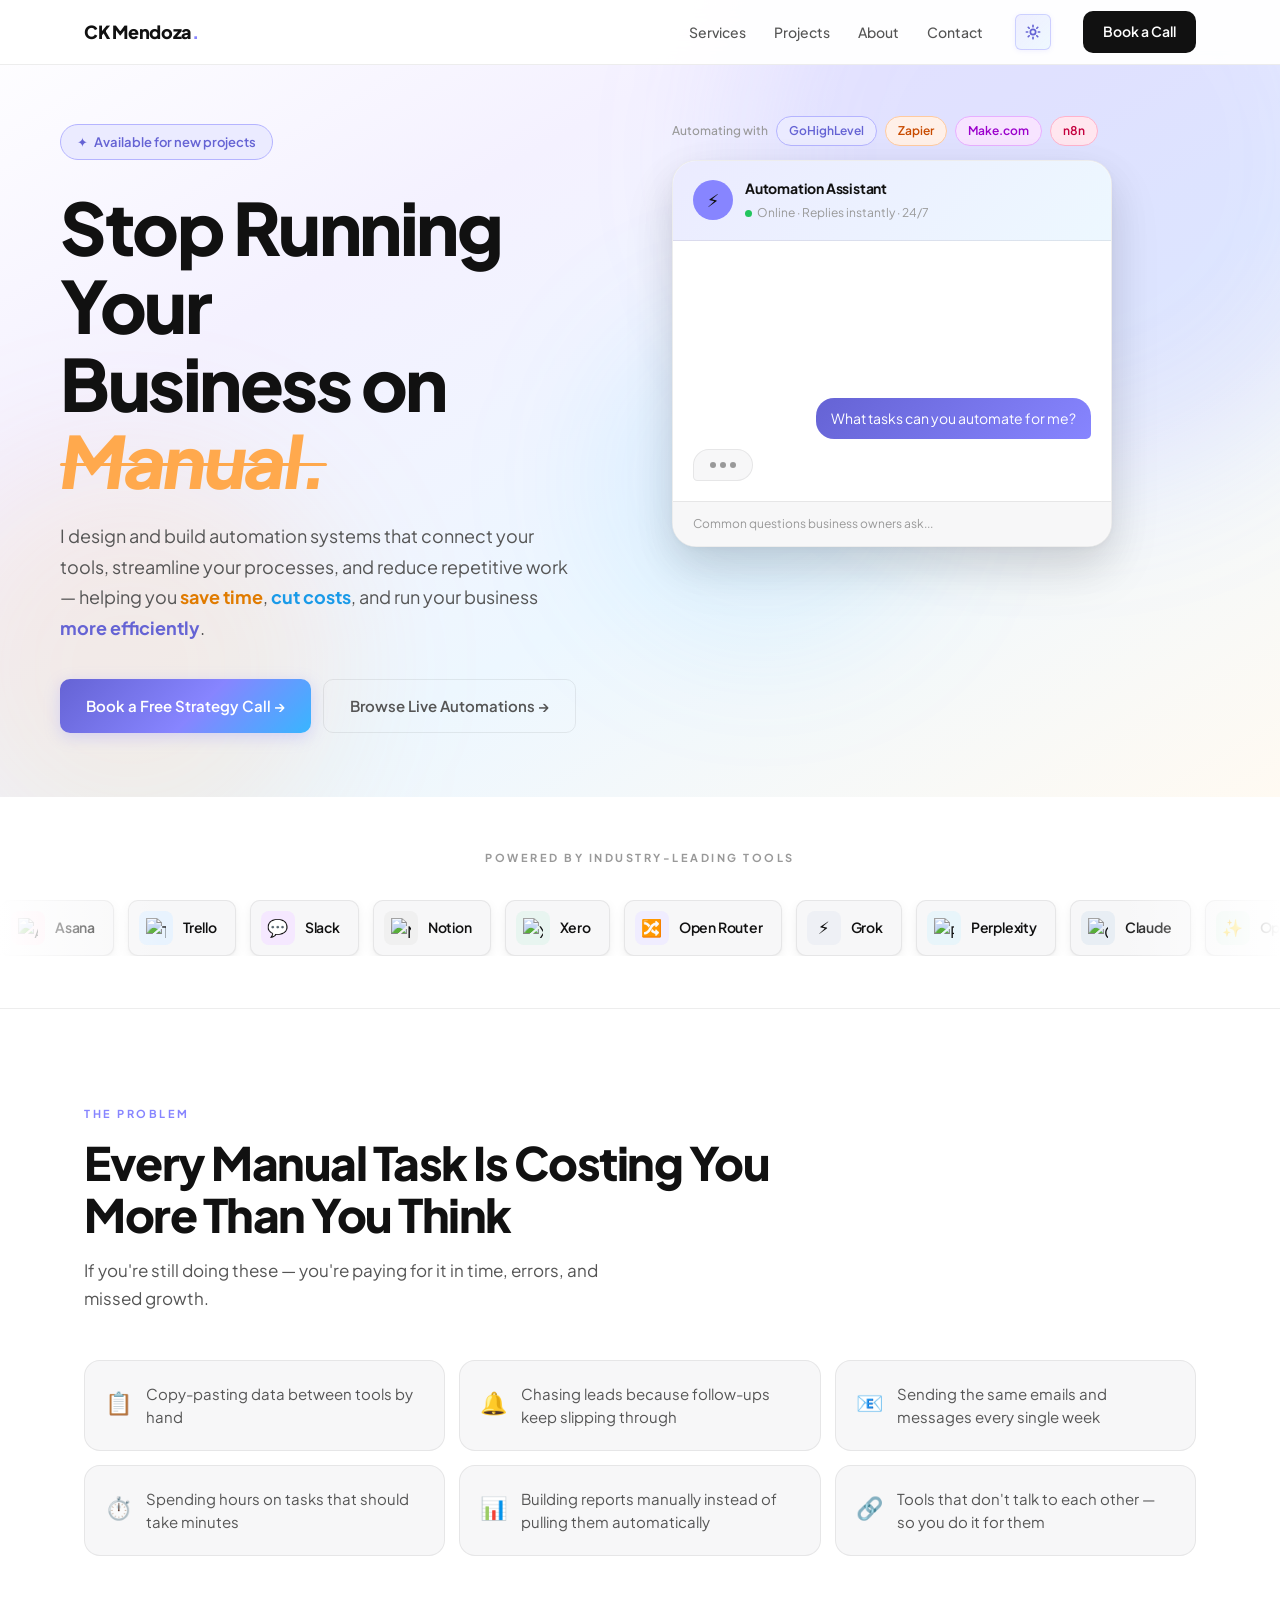
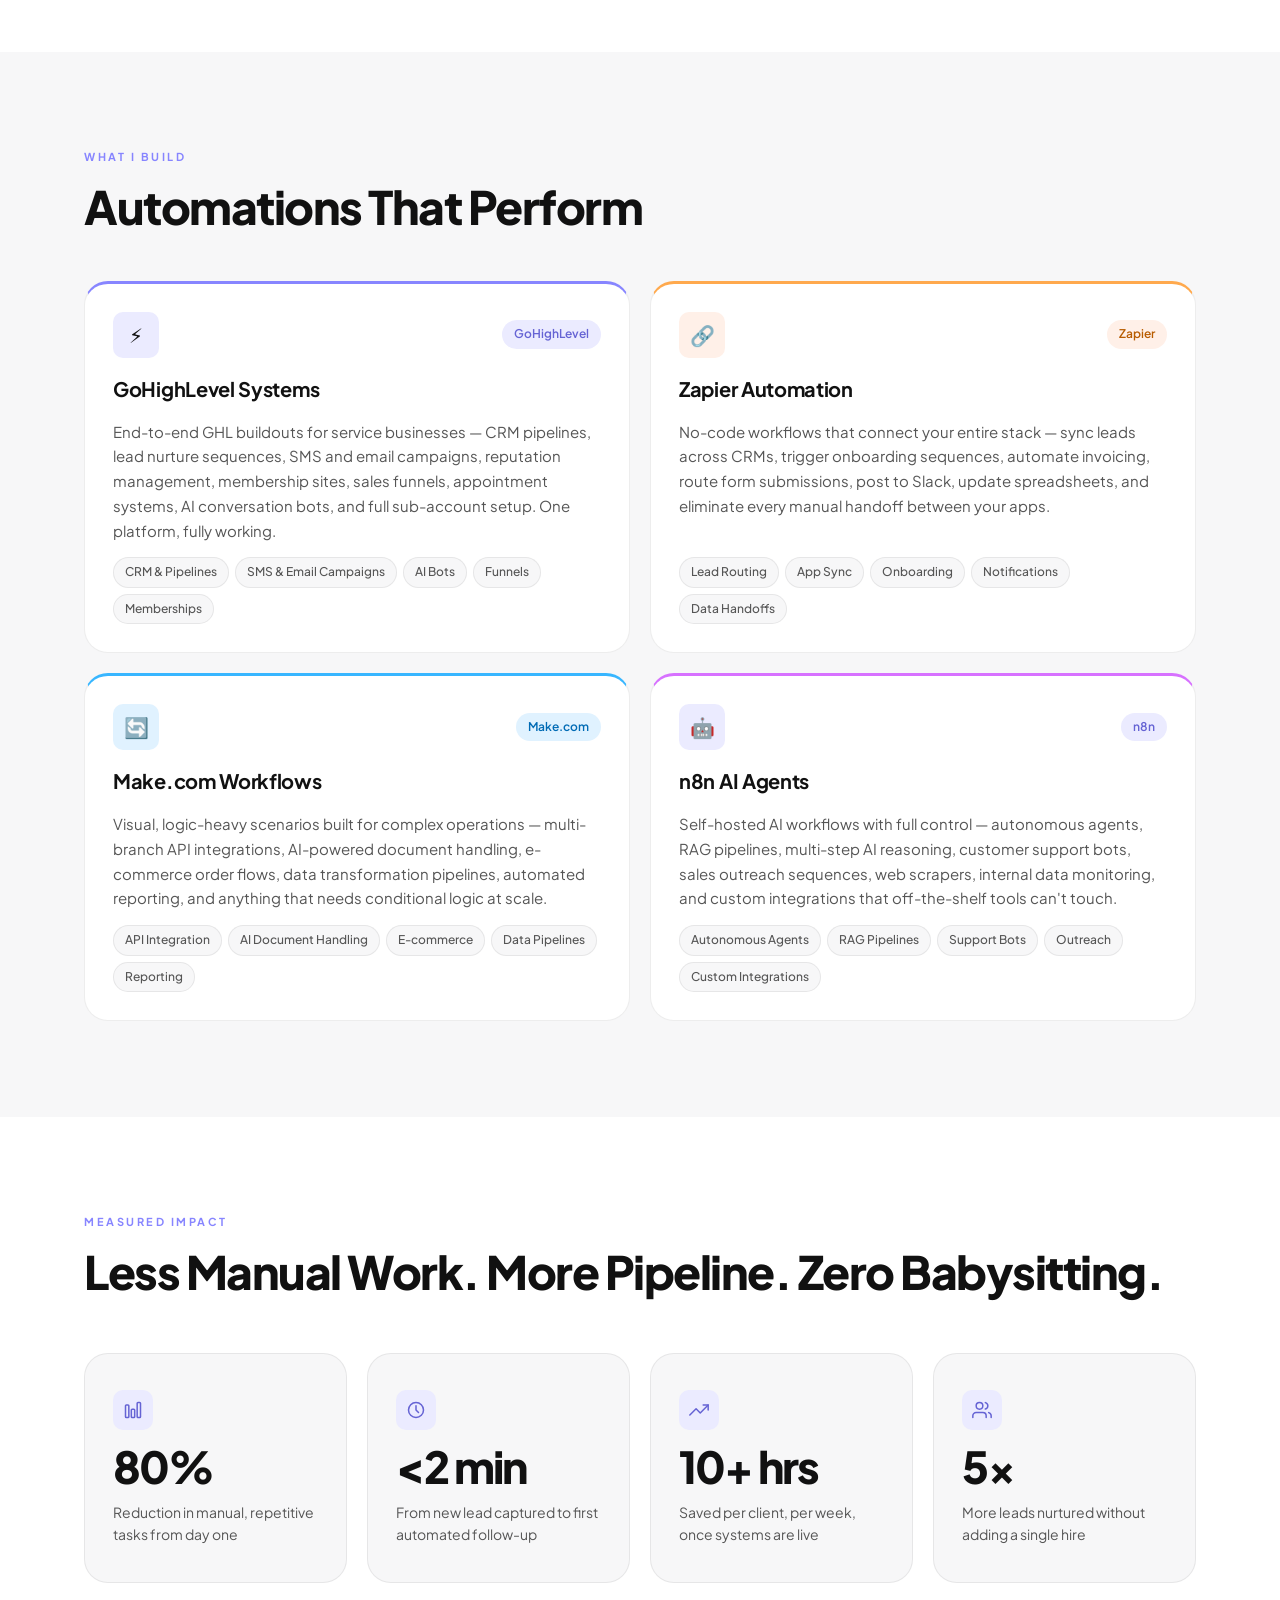
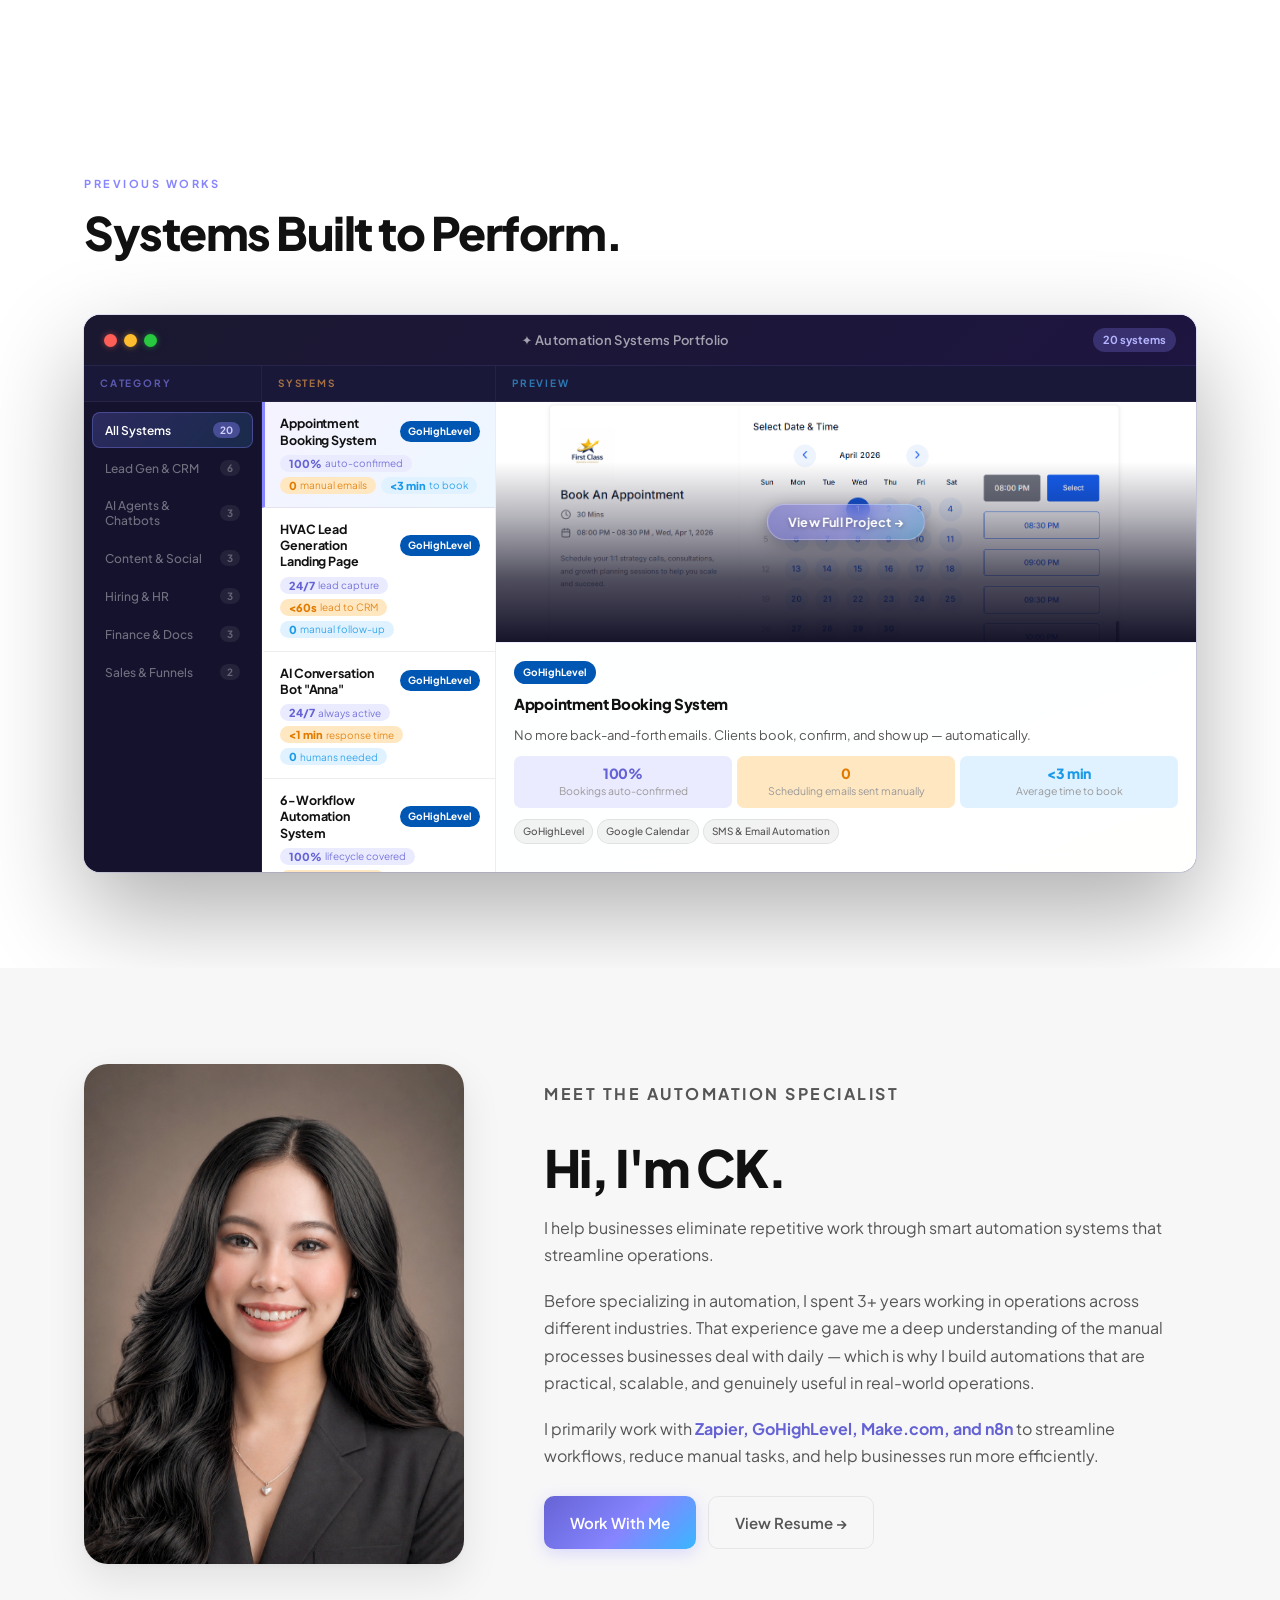
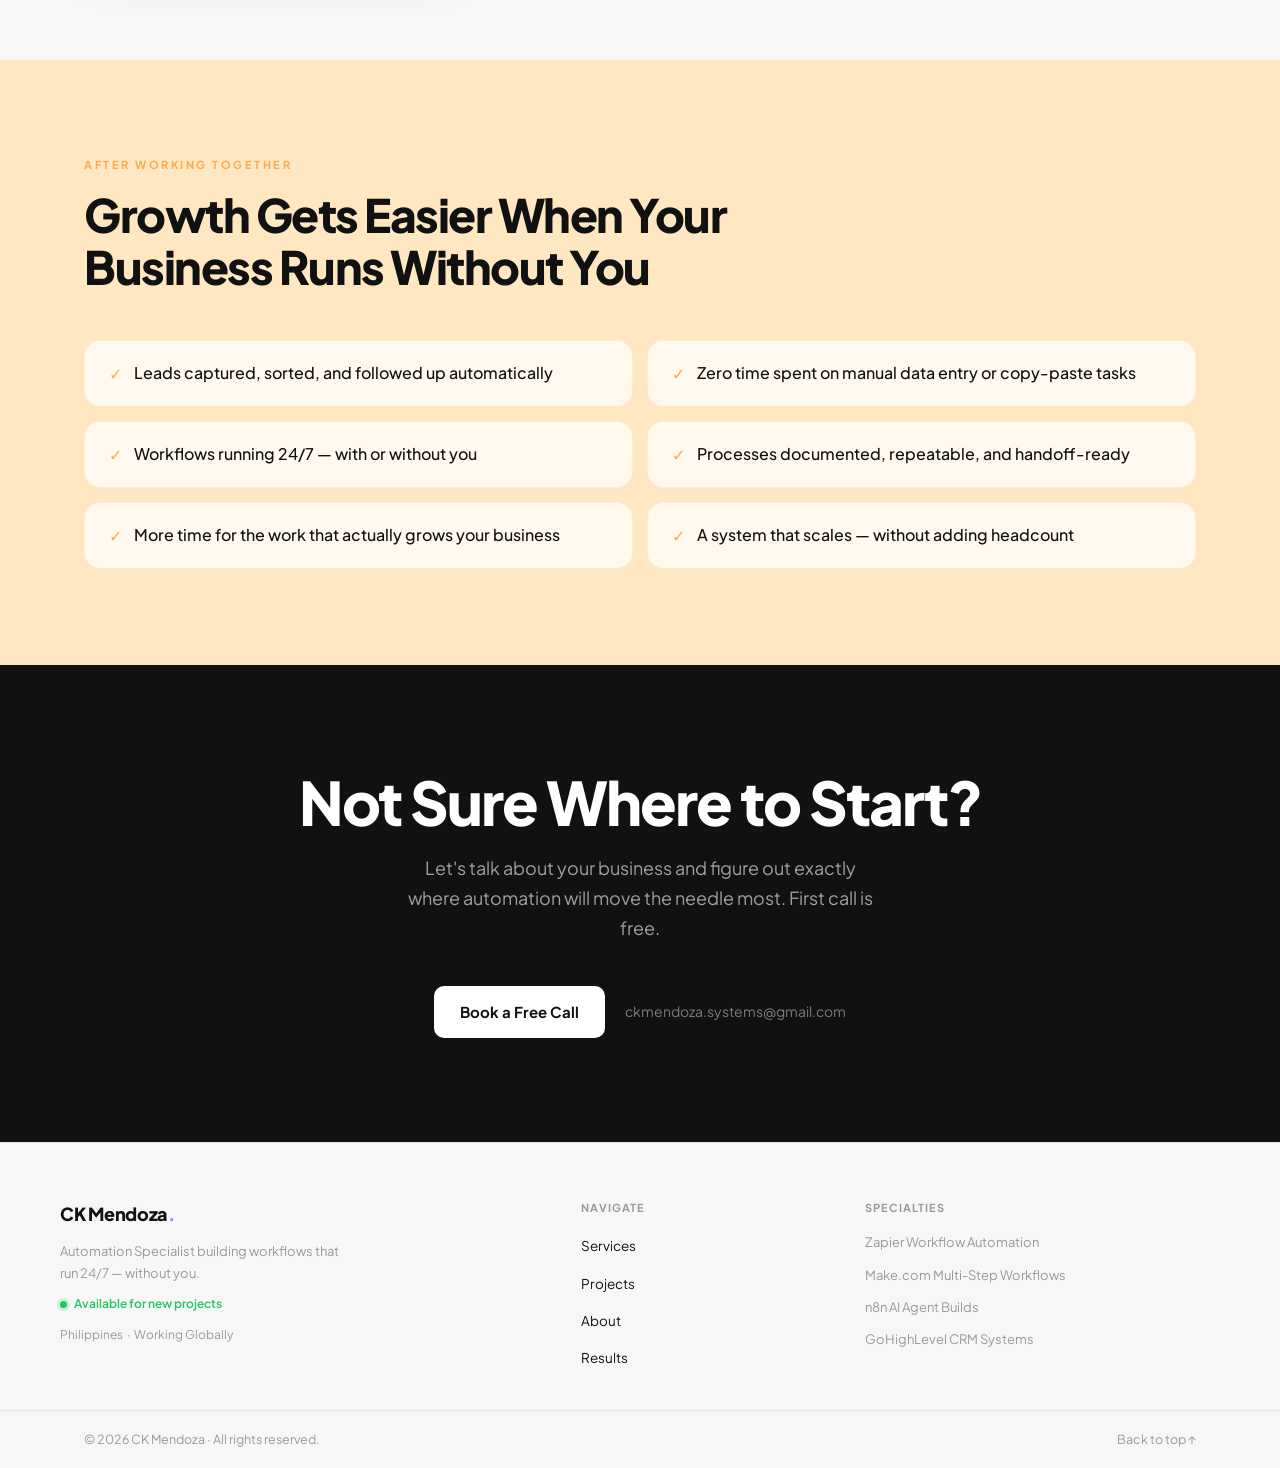
==== portfolio-website/index.html @ f28cb8a5 "Rebuild footer — remove redundancy, fix Results anchor - Footer: 3-column (brand + navigate + specia" ====
<!DOCTYPE html>
<html lang="en">
<head>
  <meta charset="UTF-8" />
  <meta name="viewport" content="width=device-width, initial-scale=1.0" />
  <script>if(localStorage.getItem('theme')==='dark')document.documentElement.setAttribute('data-theme','dark');</script>
  <title>CK Mendoza — Automation Specialist</title>
  <link rel="preconnect" href="https://fonts.googleapis.com" />
  <link rel="preconnect" href="https://fonts.gstatic.com" crossorigin />
  <link href="https://fonts.googleapis.com/css2?family=Plus+Jakarta+Sans:wght@400;500;600;700;800&display=swap" rel="stylesheet" />
  <link rel="stylesheet" href="styles.css" />
</head>
<body>

  <!-- NAV -->
  <nav class="nav" id="nav">
    <div class="nav-inner">
      <a href="#" class="logo">CK Mendoza<span>.</span></a>
      <ul class="nav-links">
        <li><a href="#services">Services</a></li>
        <li><a href="#projects">Projects</a></li>
        <li><a href="#about">About</a></li>
        <li><a href="#contact">Contact</a></li>
      </ul>
      <button class="dark-toggle" id="darkToggle" aria-label="Toggle dark mode">
        <svg class="dt-icon dt-sun" xmlns="http://www.w3.org/2000/svg" width="16" height="16" viewBox="0 0 24 24" fill="none" stroke="currentColor" stroke-width="2.5" stroke-linecap="round" stroke-linejoin="round"><circle cx="12" cy="12" r="4"/><path d="M12 2v2M12 20v2M4.93 4.93l1.41 1.41M17.66 17.66l1.41 1.41M2 12h2M20 12h2M6.34 17.66l-1.41 1.41M19.07 4.93l-1.41 1.41"/></svg>
        <svg class="dt-icon dt-moon" xmlns="http://www.w3.org/2000/svg" width="15" height="15" viewBox="0 0 24 24" fill="none" stroke="currentColor" stroke-width="2.5" stroke-linecap="round" stroke-linejoin="round"><path d="M21 12.79A9 9 0 1 1 11.21 3 7 7 0 0 0 21 12.79z"/></svg>
      </button>
      <a href="https://calendly.com/ckmendoza-systems" target="_blank" rel="noopener" class="btn-nav">Book a Call</a>
      <button class="ham-btn" id="hamBtn" aria-label="Open menu" aria-expanded="false">
        <span></span><span></span><span></span>
      </button>
    </div>
  </nav>

  <div class="mobile-nav" id="mobileNav">
    <a href="#services">Services</a>
    <a href="#projects">Projects</a>
    <a href="#about">About</a>
    <a href="#contact">Contact</a>
    <a href="https://calendly.com/ckmendoza-systems" target="_blank" rel="noopener" class="btn btn-dark">Book a Free Call →</a>
  </div>

  <!-- HERO -->
  <section class="hero" id="hero">
    <div class="hero-blob hb1" aria-hidden="true"></div>
    <div class="hero-blob hb2" aria-hidden="true"></div>
    <div class="hero-blob hb3" aria-hidden="true"></div>
    <div class="container hero-grid">
      <div class="hero-content">
        <div class="avail-badge"><span class="badge-spark">✦</span> Available for new projects</div>
        <h1>Stop Running Your<br>Business on <span class="hl-manual">Manual.</span></h1>
        <p class="hero-sub">I design and build automation systems that connect your tools, streamline your processes, and reduce repetitive work — helping you <span class="hl-orange">save time</span>, <span class="hl-blue">cut costs</span>, and run your business <span class="hl-purple">more efficiently</span>.</p>
        <div class="hero-btns">
          <a href="https://calendly.com/ckmendoza-systems" target="_blank" rel="noopener" class="btn btn-dark">Book a Free Strategy Call →</a>
          <a href="#projects" class="btn btn-ghost">Browse Live Automations →</a>
        </div>
      </div>
      <div class="hero-visual">
        <div class="cw-context">
          <span class="cw-ctx-label">Automating with</span>
          <span class="cw-ctx-badge cwb-ghl">GoHighLevel</span>
          <span class="cw-ctx-badge cwb-zap">Zapier</span>
          <span class="cw-ctx-badge cwb-make">Make.com</span>
          <span class="cw-ctx-badge cwb-n8n">n8n</span>
        </div>
        <div class="chat-widget">
          <div class="cw-header">
            <div class="cw-avatar">⚡</div>
            <div class="cw-info">
              <div class="cw-name">Automation Assistant</div>
              <div class="cw-status"><span class="cw-dot"></span>Online · Replies instantly · 24/7</div>
            </div>
          </div>
          <div class="cw-body" id="cwBody"></div>
          <div class="cw-footer">Common questions business owners ask...</div>
        </div>
      </div>
    </div>
  </section>

  <!-- TOOLS MARQUEE -->
  <div class="tools-marquee">
    <p class="tm-eyebrow">Powered by Industry-Leading Tools</p>
    <div class="tm-fade-wrap">
      <div class="tm-track">
        <div class="tm-item"><div class="tm-logo tml-asana"><img src="https://cdn.simpleicons.org/asana" alt="Asana" loading="lazy" /></div><span class="tm-name">Asana</span></div>
        <div class="tm-item"><div class="tm-logo tml-trello"><img src="https://cdn.simpleicons.org/trello" alt="Trello" loading="lazy" /></div><span class="tm-name">Trello</span></div>
        <div class="tm-item"><div class="tm-logo tml-slack">💬</div><span class="tm-name">Slack</span></div>
        <div class="tm-item"><div class="tm-logo tml-notion"><img src="https://cdn.simpleicons.org/notion" alt="Notion" loading="lazy" /></div><span class="tm-name">Notion</span></div>
        <div class="tm-item"><div class="tm-logo tml-xero"><img src="https://cdn.simpleicons.org/xero" alt="Xero" loading="lazy" /></div><span class="tm-name">Xero</span></div>
        <div class="tm-item"><div class="tm-logo tml-openrouter">🔀</div><span class="tm-name">Open Router</span></div>
        <div class="tm-item"><div class="tm-logo tml-grok">⚡</div><span class="tm-name">Grok</span></div>
        <div class="tm-item"><div class="tm-logo tml-perplexity"><img src="https://cdn.simpleicons.org/perplexity" alt="Perplexity" loading="lazy" /></div><span class="tm-name">Perplexity</span></div>
        <div class="tm-item"><div class="tm-logo tml-claude"><img src="https://cdn.simpleicons.org/anthropic" alt="Claude" loading="lazy" /></div><span class="tm-name">Claude</span></div>
        <div class="tm-item"><div class="tm-logo tml-openai">✨</div><span class="tm-name">OpenAI</span></div>
        <div class="tm-item"><div class="tm-logo tml-gemini"><img src="https://cdn.simpleicons.org/googlegemini" alt="Gemini" loading="lazy" /></div><span class="tm-name">Gemini</span></div>
        <div class="tm-item"><div class="tm-logo tml-elevenlabs"><img src="https://cdn.simpleicons.org/elevenlabs" alt="ElevenLabs" loading="lazy" /></div><span class="tm-name">ElevenLabs</span></div>
        <div class="tm-item"><div class="tm-logo tml-airtable"><img src="https://cdn.simpleicons.org/airtable" alt="Airtable" loading="lazy" /></div><span class="tm-name">Airtable</span></div>
        <div class="tm-item"><div class="tm-logo tml-github"><img src="https://cdn.simpleicons.org/github" alt="GitHub" loading="lazy" /></div><span class="tm-name">GitHub</span></div>
        <div class="tm-item"><div class="tm-logo tml-ghl">🚀</div><span class="tm-name">GoHighLevel</span></div>
        <div class="tm-item"><div class="tm-logo tml-make"><img src="https://cdn.simpleicons.org/make" alt="Make" loading="lazy" /></div><span class="tm-name">Make</span></div>
        <div class="tm-item"><div class="tm-logo tml-zapier"><img src="https://cdn.simpleicons.org/zapier" alt="Zapier" loading="lazy" /></div><span class="tm-name">Zapier</span></div>
        <div class="tm-item"><div class="tm-logo tml-n8n"><img src="https://cdn.simpleicons.org/n8n" alt="n8n" loading="lazy" /></div><span class="tm-name">n8n</span></div>
        <!-- Duplicate set -->
        <div class="tm-item"><div class="tm-logo tml-asana"><img src="https://cdn.simpleicons.org/asana" alt="Asana" loading="lazy" /></div><span class="tm-name">Asana</span></div>
        <div class="tm-item"><div class="tm-logo tml-trello"><img src="https://cdn.simpleicons.org/trello" alt="Trello" loading="lazy" /></div><span class="tm-name">Trello</span></div>
        <div class="tm-item"><div class="tm-logo tml-slack">💬</div><span class="tm-name">Slack</span></div>
        <div class="tm-item"><div class="tm-logo tml-notion"><img src="https://cdn.simpleicons.org/notion" alt="Notion" loading="lazy" /></div><span class="tm-name">Notion</span></div>
        <div class="tm-item"><div class="tm-logo tml-xero"><img src="https://cdn.simpleicons.org/xero" alt="Xero" loading="lazy" /></div><span class="tm-name">Xero</span></div>
        <div class="tm-item"><div class="tm-logo tml-openrouter">🔀</div><span class="tm-name">Open Router</span></div>
        <div class="tm-item"><div class="tm-logo tml-grok">⚡</div><span class="tm-name">Grok</span></div>
        <div class="tm-item"><div class="tm-logo tml-perplexity"><img src="https://cdn.simpleicons.org/perplexity" alt="Perplexity" loading="lazy" /></div><span class="tm-name">Perplexity</span></div>
        <div class="tm-item"><div class="tm-logo tml-claude"><img src="https://cdn.simpleicons.org/anthropic" alt="Claude" loading="lazy" /></div><span class="tm-name">Claude</span></div>
        <div class="tm-item"><div class="tm-logo tml-openai">✨</div><span class="tm-name">OpenAI</span></div>
        <div class="tm-item"><div class="tm-logo tml-gemini"><img src="https://cdn.simpleicons.org/googlegemini" alt="Gemini" loading="lazy" /></div><span class="tm-name">Gemini</span></div>
        <div class="tm-item"><div class="tm-logo tml-elevenlabs"><img src="https://cdn.simpleicons.org/elevenlabs" alt="ElevenLabs" loading="lazy" /></div><span class="tm-name">ElevenLabs</span></div>
        <div class="tm-item"><div class="tm-logo tml-airtable"><img src="https://cdn.simpleicons.org/airtable" alt="Airtable" loading="lazy" /></div><span class="tm-name">Airtable</span></div>
        <div class="tm-item"><div class="tm-logo tml-github"><img src="https://cdn.simpleicons.org/github" alt="GitHub" loading="lazy" /></div><span class="tm-name">GitHub</span></div>
        <div class="tm-item"><div class="tm-logo tml-ghl">🚀</div><span class="tm-name">GoHighLevel</span></div>
        <div class="tm-item"><div class="tm-logo tml-make"><img src="https://cdn.simpleicons.org/make" alt="Make" loading="lazy" /></div><span class="tm-name">Make</span></div>
        <div class="tm-item"><div class="tm-logo tml-zapier"><img src="https://cdn.simpleicons.org/zapier" alt="Zapier" loading="lazy" /></div><span class="tm-name">Zapier</span></div>
        <div class="tm-item"><div class="tm-logo tml-n8n"><img src="https://cdn.simpleicons.org/n8n" alt="n8n" loading="lazy" /></div><span class="tm-name">n8n</span></div>
      </div>
    </div>
  </div>

  <!-- PAIN SECTION -->
  <section class="section" id="pain">
    <div class="container">
      <p class="eyebrow">THE PROBLEM</p>
      <h2 class="sh2">Every Manual Task Is Costing You<br>More Than You Think</h2>
      <p class="ssub">If you're still doing these — you're paying for it in time, errors, and missed growth.</p>
      <div class="pain-grid">
        <div class="pain-card"><span class="pi">📋</span><p>Copy-pasting data between tools by hand</p></div>
        <div class="pain-card"><span class="pi">🔔</span><p>Chasing leads because follow-ups keep slipping through</p></div>
        <div class="pain-card"><span class="pi">📧</span><p>Sending the same emails and messages every single week</p></div>
        <div class="pain-card"><span class="pi">⏱️</span><p>Spending hours on tasks that should take minutes</p></div>
        <div class="pain-card"><span class="pi">📊</span><p>Building reports manually instead of pulling them automatically</p></div>
        <div class="pain-card"><span class="pi">🔗</span><p>Tools that don't talk to each other — so you do it for them</p></div>
      </div>
    </div>
  </section>

  <!-- SERVICES -->
  <section class="section s-gray" id="services">
    <div class="container">
      <p class="eyebrow">WHAT I BUILD</p>
      <h2 class="sh2">Automations That Perform</h2>
      <div class="svc-grid">

        <div class="svc-card">
          <div class="svc-top">
            <div class="svc-icon icon-purple">⚡</div>
            <span class="svc-tag tag-purple">GoHighLevel</span>
          </div>
          <h3>GoHighLevel Systems</h3>
          <p>End-to-end GHL buildouts for service businesses — CRM pipelines, lead nurture sequences, SMS and email campaigns, reputation management, membership sites, sales funnels, appointment systems, AI conversation bots, and full sub-account setup. One platform, fully working.</p>
          <div class="tag-row"><span>CRM & Pipelines</span><span>SMS & Email Campaigns</span><span>AI Bots</span><span>Funnels</span><span>Memberships</span></div>
        </div>

        <div class="svc-card">
          <div class="svc-top">
            <div class="svc-icon icon-orange">🔗</div>
            <span class="svc-tag tag-orange">Zapier</span>
          </div>
          <h3>Zapier Automation</h3>
          <p>No-code workflows that connect your entire stack — sync leads across CRMs, trigger onboarding sequences, automate invoicing, route form submissions, post to Slack, update spreadsheets, and eliminate every manual handoff between your apps.</p>
          <div class="tag-row"><span>Lead Routing</span><span>App Sync</span><span>Onboarding</span><span>Notifications</span><span>Data Handoffs</span></div>
        </div>

        <div class="svc-card">
          <div class="svc-top">
            <div class="svc-icon icon-blue">🔄</div>
            <span class="svc-tag tag-blue">Make.com</span>
          </div>
          <h3>Make.com Workflows</h3>
          <p>Visual, logic-heavy scenarios built for complex operations — multi-branch API integrations, AI-powered document handling, e-commerce order flows, data transformation pipelines, automated reporting, and anything that needs conditional logic at scale.</p>
          <div class="tag-row"><span>API Integration</span><span>AI Document Handling</span><span>E-commerce</span><span>Data Pipelines</span><span>Reporting</span></div>
        </div>

        <div class="svc-card">
          <div class="svc-top">
            <div class="svc-icon icon-purple">🤖</div>
            <span class="svc-tag tag-purple">n8n</span>
          </div>
          <h3>n8n AI Agents</h3>
          <p>Self-hosted AI workflows with full control — autonomous agents, RAG pipelines, multi-step AI reasoning, customer support bots, sales outreach sequences, web scrapers, internal data monitoring, and custom integrations that off-the-shelf tools can't touch.</p>
          <div class="tag-row"><span>Autonomous Agents</span><span>RAG Pipelines</span><span>Support Bots</span><span>Outreach</span><span>Custom Integrations</span></div>
        </div>

      </div>
    </div>
  </section>

  <!-- MEASURED IMPACT -->
  <section class="section" id="impact">
    <div class="container">
      <p class="eyebrow">MEASURED IMPACT</p>
      <h2 class="sh2">Less Manual Work. More Pipeline. Zero Babysitting.</h2>
      <div class="impact-grid">

        <div class="impact-card">
          <div class="impact-icon">
            <svg width="20" height="20" viewBox="0 0 24 24" fill="none" stroke="currentColor" stroke-width="1.8" stroke-linecap="round" stroke-linejoin="round">
              <rect x="3" y="6" width="4" height="15" rx="1"/><rect x="10" y="11" width="4" height="10" rx="1"/><rect x="17" y="3" width="4" height="18" rx="1"/>
            </svg>
          </div>
          <div class="impact-num" data-count="80" data-suffix="%">80%</div>
          <div class="impact-label">Reduction in manual, repetitive tasks from day one</div>
        </div>

        <div class="impact-card">
          <div class="impact-icon">
            <svg width="20" height="20" viewBox="0 0 24 24" fill="none" stroke="currentColor" stroke-width="1.8" stroke-linecap="round" stroke-linejoin="round">
              <circle cx="12" cy="12" r="9"/><polyline points="12 7 12 12 15 15"/>
            </svg>
          </div>
          <div class="impact-num" data-count="2" data-prefix="&lt;" data-suffix=" min">&lt;2 min</div>
          <div class="impact-label">From new lead captured to first automated follow-up</div>
        </div>

        <div class="impact-card">
          <div class="impact-icon">
            <svg width="20" height="20" viewBox="0 0 24 24" fill="none" stroke="currentColor" stroke-width="1.8" stroke-linecap="round" stroke-linejoin="round">
              <polyline points="23 6 13.5 15.5 8.5 10.5 1 18"/><polyline points="17 6 23 6 23 12"/>
            </svg>
          </div>
          <div class="impact-num" data-count="10" data-suffix="+ hrs">10+ hrs</div>
          <div class="impact-label">Saved per client, per week, once systems are live</div>
        </div>

        <div class="impact-card">
          <div class="impact-icon">
            <svg width="20" height="20" viewBox="0 0 24 24" fill="none" stroke="currentColor" stroke-width="1.8" stroke-linecap="round" stroke-linejoin="round">
              <path d="M17 21v-2a4 4 0 0 0-4-4H5a4 4 0 0 0-4 4v2"/><circle cx="9" cy="7" r="4"/><path d="M23 21v-2a4 4 0 0 0-3-3.87"/><path d="M16 3.13a4 4 0 0 1 0 7.75"/>
            </svg>
          </div>
          <div class="impact-num" data-count="5" data-suffix="×">5×</div>
          <div class="impact-label">More leads nurtured without adding a single hire</div>
        </div>

      </div>
    </div>
  </section>

  <!-- PROJECTS -->
  <section class="section" id="projects">
    <div class="container">
      <p class="eyebrow">PREVIOUS WORKS</p>
      <h2 class="sh2">Systems Built to Perform.</h2>

      <!-- Desktop Window -->
      <div class="desktop-window">
        <!-- Title Bar -->
        <div class="desktop-titlebar">
          <div class="desktop-dots">
            <span class="dt-dot dt-red"></span>
            <span class="dt-dot dt-yellow"></span>
            <span class="dt-dot dt-green"></span>
          </div>
          <span class="desktop-win-title">✦ Automation Systems Portfolio</span>
          <span class="desktop-win-count">20 systems</span>
        </div>

        <!-- Column Headers -->
        <div class="desktop-col-bar">
          <div class="dcb-cat">CATEGORY</div>
          <div class="dcb-sys">SYSTEMS</div>
          <div class="dcb-prev">PREVIEW</div>
        </div>

        <!-- 3-Column Body -->
        <div class="desktop-body">

          <!-- Col 1: Categories -->
          <aside class="desktop-sidebar">
            <button class="dcat-btn active" data-cat="all">All Systems <span class="dcat-ct">20</span></button>
            <button class="dcat-btn" data-cat="leadgen">Lead Gen &amp; CRM <span class="dcat-ct">6</span></button>
            <button class="dcat-btn" data-cat="ai-agents">AI Agents &amp; Chatbots <span class="dcat-ct">3</span></button>
            <button class="dcat-btn" data-cat="content">Content &amp; Social <span class="dcat-ct">3</span></button>
            <button class="dcat-btn" data-cat="hiring">Hiring &amp; HR <span class="dcat-ct">3</span></button>
            <button class="dcat-btn" data-cat="finance">Finance &amp; Docs <span class="dcat-ct">3</span></button>
            <button class="dcat-btn" data-cat="sales">Sales &amp; Funnels <span class="dcat-ct">2</span></button>
          </aside>

          <!-- Col 2: Systems List -->
          <div class="desktop-list" id="desktopList"></div>

          <!-- Col 3: Preview Pane -->
          <div class="desktop-preview-pane">
            <div class="preview-img-box">
              <img id="previewImg" src="" alt="" />
              <button class="preview-nav-arrow pna-prev" id="previewNavPrev" style="display:none">‹</button>
              <button class="preview-nav-arrow pna-next" id="previewNavNext" style="display:none">›</button>
              <div class="preview-img-counter" id="previewImgCounter"></div>
              <button class="preview-overlay-btn" id="previewViewBtn">View Full Project →</button>
            </div>
            <div class="preview-info-box">
              <div class="preview-meta-row">
                <span class="preview-tool-badge" id="previewBadge"></span>
              </div>
              <p class="preview-proj-name" id="previewName"></p>
              <p class="preview-proj-tagline" id="previewTagline"></p>
              <div class="preview-stats" id="previewStats"></div>
              <div class="preview-tools-row" id="previewTools"></div>
            </div>
          </div>

        </div>
      </div>

    </div>
  </section>

  <!-- ABOUT -->
  <section class="section s-gray" id="about">
    <div class="container about-wrap">
      <div class="about-img">
        <img src="../brand-assets/headshot.jpg" alt="CK Mendoza" />
      </div>
      <div class="about-txt">
        <p class="eyebrow">MEET THE AUTOMATION SPECIALIST</p>
        <h2>Hi, I'm CK.</h2>
        <p>I help businesses eliminate repetitive work through smart automation systems that streamline operations.</p>
        <p>Before specializing in automation, I spent 3+ years working in operations across different industries. That experience gave me a deep understanding of the manual processes businesses deal with daily — which is why I build automations that are practical, scalable, and genuinely useful in real-world operations.</p>
        <p>I primarily work with <span class="hl-tools">Zapier, GoHighLevel, Make.com, and n8n</span> to streamline workflows, reduce manual tasks, and help businesses run more efficiently.</p>
        <div style="display:flex; gap:12px; flex-wrap:wrap; margin-top:8px;">
          <a href="https://calendly.com/ckmendoza-systems" target="_blank" rel="noopener" class="btn btn-dark" style="width:fit-content;">Work With Me</a>
          <a href="https://drive.google.com/file/d/1Is2r-UPiZKhZN6CPRtA_UtHbmtb6hLXZ/view?usp=sharing" target="_blank" rel="noopener noreferrer" class="btn btn-ghost" style="width:fit-content;">View Resume →</a>
        </div>
      </div>
    </div>
  </section>

  <!-- RESULTS -->
  <section class="section s-orange" id="results">
    <div class="container">
      <p class="eyebrow eyebrow-orange">AFTER WORKING TOGETHER</p>
      <h2 class="sh2">Growth Gets Easier When Your<br>Business Runs Without You</h2>
      <div class="results-grid">
        <div class="result-item"><span class="ri-check">✓</span> Leads captured, sorted, and followed up automatically</div>
        <div class="result-item"><span class="ri-check">✓</span> Zero time spent on manual data entry or copy-paste tasks</div>
        <div class="result-item"><span class="ri-check">✓</span> Workflows running 24/7 — with or without you</div>
        <div class="result-item"><span class="ri-check">✓</span> Processes documented, repeatable, and handoff-ready</div>
        <div class="result-item"><span class="ri-check">✓</span> More time for the work that actually grows your business</div>
        <div class="result-item"><span class="ri-check">✓</span> A system that scales — without adding headcount</div>
      </div>
    </div>
  </section>

  <!-- CTA DARK -->
  <section class="cta-dark" id="contact">
    <div class="container cta-inner">
      <h2>Not Sure Where to Start?</h2>
      <p>Let's talk about your business and figure out exactly where automation will move the needle most. First call is free.</p>
      <div class="cta-btns">
        <a href="https://calendly.com/ckmendoza-systems" target="_blank" rel="noopener" class="btn btn-white">Book a Free Call</a>
        <a href="mailto:ckmendoza.systems@gmail.com" class="cta-email">ckmendoza.systems@gmail.com</a>
      </div>
    </div>
  </section>

  <!-- FOOTER -->
  <footer class="footer">
    <div class="container footer-body">

      <div class="f-col f-brand">
        <a href="#" class="f-logo">CK Mendoza<span>.</span></a>
        <p class="f-sub">Automation Specialist building workflows that run 24/7 — without you.</p>
        <span class="f-avail"><span class="f-dot"></span>Available for new projects</span>
        <p class="f-location">Philippines &nbsp;·&nbsp; Working Globally</p>
      </div>

      <div class="f-col">
        <p class="f-heading">Navigate</p>
        <ul class="f-links">
          <li><a href="#services">Services</a></li>
          <li><a href="#projects">Projects</a></li>
          <li><a href="#about">About</a></li>
          <li><a href="#results">Results</a></li>
        </ul>
      </div>

      <div class="f-col">
        <p class="f-heading">Specialties</p>
        <ul class="f-links f-plain">
          <li>Zapier Workflow Automation</li>
          <li>Make.com Multi-Step Workflows</li>
          <li>n8n AI Agent Builds</li>
          <li>GoHighLevel CRM Systems</li>
        </ul>
      </div>

    </div>
    <div class="footer-bar">
      <div class="container">
        <p>© 2026 CK Mendoza · All rights reserved.</p>
        <a href="#" class="f-top">Back to top ↑</a>
      </div>
    </div>
  </footer>

  <!-- PROJECT MODAL -->
  <div class="proj-modal-overlay" id="projModalOverlay">
    <div class="proj-modal" id="projModal">
      <div class="modal-topbar">
        <button class="modal-close" id="modalClose" aria-label="Close">✕</button>
      </div>
      <div class="modal-scroll">
        <div class="modal-img-wrap">
          <div class="modal-gallery" id="modalGallery"></div>
          <button class="gallery-arrow gallery-prev" id="galleryPrev" aria-label="Previous">‹</button>
          <button class="gallery-arrow gallery-next" id="galleryNext" aria-label="Next">›</button>
          <div class="gallery-dots" id="galleryDots"></div>
          <button class="fullscreen-btn" id="fullscreenBtn">⛶ Fullscreen</button>
        </div>
        <div class="modal-body">
          <div class="modal-header">
            <span class="tool-badge" id="modalBadge"></span>
            <h2 class="modal-title" id="modalTitle"></h2>
            <p class="modal-tagline" id="modalTagline"></p>
          </div>
          <div class="modal-stats" id="modalStats"></div>
          <div class="modal-section">
            <p class="modal-section-title">Business Problem</p>
            <p class="modal-problem" id="modalProblem"></p>
          </div>
          <div class="modal-section">
            <p class="modal-section-title">How the Automation Works</p>
            <ol class="modal-steps" id="modalSteps"></ol>
          </div>
          <div class="modal-section">
            <p class="modal-section-title">Before &amp; After</p>
            <div class="ba-grid">
              <div class="ba-card ba-before">
                <p class="ba-label">BEFORE</p>
                <p id="modalBefore"></p>
              </div>
              <div class="ba-card ba-after">
                <p class="ba-label">AFTER</p>
                <p id="modalAfter"></p>
              </div>
            </div>
          </div>
          <div class="modal-section">
            <p class="modal-section-title">Tools Used</p>
            <div class="tools-used" id="modalTools"></div>
          </div>
          <div class="modal-actions">
            <a href="https://calendly.com/ckmendoza-systems" target="_blank" rel="noopener" class="btn btn-dark">Build Similar System →</a>
          </div>
        </div>
      </div>
    </div>
  </div>

  <!-- SCROLL TO TOP -->
  <button class="scroll-top" id="scrollTop" aria-label="Scroll to top">
    <svg xmlns="http://www.w3.org/2000/svg" width="18" height="18" viewBox="0 0 24 24" fill="none" stroke="currentColor" stroke-width="2.5" stroke-linecap="round" stroke-linejoin="round"><polyline points="18 15 12 9 6 15"/></svg>
  </button>

  <!-- IN-PAGE FULLSCREEN OVERLAY -->
  <div class="img-fullscreen-overlay" id="imgFullscreenOverlay">
    <button class="ifs-close" id="ifsClose" aria-label="Close fullscreen">✕</button>
    <button class="ifs-nav ifs-prev" id="ifsPrev" aria-label="Previous image">‹</button>
    <button class="ifs-nav ifs-next" id="ifsNext" aria-label="Next image">›</button>
    <img class="ifs-img" id="ifsImg" src="" alt="" />
  </div>

  <script>
    // ===== NAV =====
    const nav = document.getElementById('nav');
    window.addEventListener('scroll', () => {
      nav.classList.toggle('scrolled', window.scrollY > 24);
    });

    // ===== PROJECT DATA =====
    const projectData = {
      'ghl-booking': {
        title: 'Appointment Booking System',
        tagline: 'No more back-and-forth emails. Clients book, confirm, and show up — automatically.',
        tool: 'GoHighLevel', toolClass: 'badge-ghl',
        images: ['../MY%20PROJECTS/GHL/appointment-booking-system.png'],
        stats: [
          { value: '100%', label: 'Bookings auto-confirmed' },
          { value: '0', label: 'Scheduling emails sent manually' },
          { value: '<3 min', label: 'Average time to book' }
        ],
        problem: 'Service businesses lose hours every week to the scheduling loop — "Are you free Tuesday?" "How about Thursday at 2?" Meanwhile, interested leads go cold waiting for a confirmation. Without automation, every booking is a manual job.',
        steps: ['Client visits the booking page and selects a service and available time slot', 'GoHighLevel checks real-time calendar availability and detects the client\'s timezone', 'Confirmation email and SMS sent instantly to both client and business owner', 'Reminder sequence triggers automatically 24 hours and 1 hour before the appointment', 'If the client cancels or reschedules, the workflow updates the calendar and re-notifies both sides'],
        before: 'Staff manually coordinate every booking via email or phone. Slots get double-booked. Clients receive late or no confirmations. No-show rate is high due to missing reminders.',
        after: 'Clients self-book 24/7. Instant confirmations go out automatically. Reminders are sent without anyone lifting a finger. No-shows drop significantly.',
        tools: ['GoHighLevel', 'Google Calendar', 'SMS & Email Automation']
      },
      'ghl-landing': {
        title: 'HVAC Lead Generation Landing Page',
        tagline: 'A landing page that works the night shift — capturing leads while you\'re on the job.',
        tool: 'GoHighLevel', toolClass: 'badge-ghl',
        images: ['../MY%20PROJECTS/GHL/simple-landing-page.png'],
        stats: [
          { value: '24/7', label: 'Lead capture with zero staff' },
          { value: '<60s', label: 'Lead-to-CRM entry time' },
          { value: '0', label: 'Manual follow-up needed' }
        ],
        problem: 'HVAC companies rely on referrals and word of mouth. When potential customers search online, there\'s often no dedicated page to capture their interest — so the lead calls a competitor instead.',
        steps: ['Customer searches for HVAC services and lands on the page via ad or organic traffic', 'Page displays service packages, trust signals, and social proof to build confidence', 'Customer fills out the lead capture form with name, contact info, and service needed', 'Lead is instantly created in GHL\'s CRM with source tracking attached', 'Automated welcome message triggers to follow up within minutes while the lead is warm', 'Business owner receives an internal notification with the lead\'s full details'],
        before: 'No dedicated landing page. Traffic from ads goes nowhere. Leads can\'t self-qualify. Owner manually responds to every inquiry hours or days later.',
        after: 'Structured page converts visitors into leads instantly. CRM entry is automatic. Follow-up starts while the lead is still thinking about the service.',
        tools: ['GoHighLevel Page Builder', 'GHL CRM', 'GHL Workflows']
      },
      'ghl-anna': {
        title: 'AI Conversation Bot "Anna"',
        tagline: 'Anna handles your DMs, qualifies your leads, and books appointments — while you sleep.',
        tool: 'GoHighLevel', toolClass: 'badge-ghl',
        images: [
          '../MY%20PROJECTS/GHL/ConversationAI/Screenshot%20(9778).png',
          '../MY%20PROJECTS/GHL/ConversationAI/Screenshot%20(9779).png',
          '../MY%20PROJECTS/GHL/ConversationAI/Screenshot%20(9787).png',
          '../MY%20PROJECTS/GHL/ConversationAI/Screenshot%20(9788).png',
          '../MY%20PROJECTS/GHL/ConversationAI/Screenshot%20(9789).png',
          '../MY%20PROJECTS/GHL/ConversationAI/Screenshot%20(9790).png'
        ],
        stats: [
          { value: '24/7', label: 'Active on every channel' },
          { value: '<1 min', label: 'Average response time' },
          { value: '0', label: 'Humans needed to book' }
        ],
        problem: 'Leads send messages at all hours, but most businesses only respond during business hours. By the time someone replies, the lead has already moved on — or gone cold. Every unanswered message is a missed sale.',
        steps: ['Lead sends a message on any connected channel (SMS, Facebook, Instagram, live chat)', 'Anna receives the message and identifies intent using GHL\'s Conversation AI engine', 'Anna responds with contextual, personality-driven messages that build rapport', 'When a buying signal is detected, Anna pivots the conversation toward booking', 'Appointment is created in the calendar and confirmed to the lead automatically', 'Full conversation summary and lead details are logged in the CRM'],
        before: 'Leads go unanswered outside business hours. Follow-up is inconsistent. Booking requires back-and-forth between staff and client. Response time is measured in hours.',
        after: 'Every lead gets an instant, human-sounding response at any time of day. Qualified leads are moved to booked — without a human ever touching the conversation.',
        tools: ['GoHighLevel Conversation AI', 'GHL CRM', 'GHL Calendar']
      },
      'ghl-workflows': {
        title: '6-Workflow Automation System',
        tagline: 'Six automations running in parallel — so nothing in your pipeline ever stalls.',
        tool: 'GoHighLevel', toolClass: 'badge-ghl',
        images: [
          '../MY%20PROJECTS/GHL/Automation-Workflow/Screenshot%20(9819).png',
          '../MY%20PROJECTS/GHL/Automation-Workflow/Screenshot%20(9821).png',
          '../MY%20PROJECTS/GHL/Automation-Workflow/Screenshot%20(9822).png',
          '../MY%20PROJECTS/GHL/Automation-Workflow/Screenshot%20(9823).png',
          '../MY%20PROJECTS/GHL/Automation-Workflow/Screenshot%20(9824).png',
          '../MY%20PROJECTS/GHL/Automation-Workflow/Screenshot%20(9826).png',
          '../MY%20PROJECTS/GHL/Automation-Workflow/Screenshot%20(9827).png',
          '../MY%20PROJECTS/GHL/Automation-Workflow/Screenshot%20(9828).png',
          '../MY%20PROJECTS/GHL/Automation-Workflow/Screenshot%20(9829).png',
          '../MY%20PROJECTS/GHL/Automation-Workflow/Screenshot%20(9830).png'
        ],
        stats: [
          { value: '100%', label: 'Lead lifecycle automated' },
          { value: '0', label: 'Manual follow-ups required' },
          { value: '6×', label: 'More pipeline touchpoints' }
        ],
        problem: 'Growing businesses can\'t keep track of every lead\'s stage. Contacts sit at "Quote Sent" for weeks. Internal tasks don\'t get created. No one gets notified when a deal moves. The CRM becomes a graveyard.',
        steps: ['New lead enters CRM and triggers the Lead Welcome workflow — immediate follow-up sent', 'If no response after 48 hours, the No Response workflow sends a re-engagement sequence', 'When a quote is sent, the Quote Follow-Up workflow begins a multi-day check-in series', 'Approval triggers the Onboarding workflow — welcome email, intake form, and internal task creation', 'Payment received triggers the Active Client workflow — delivery milestones and check-ins sent', 'Project close triggers the Review Request workflow — automated testimonial ask goes out'],
        before: 'Lead follow-up is inconsistent and manual. Deals stall because no one sends the next message. Internal team has no visibility on pipeline movement.',
        after: 'Every lead is touched at the right moment. Pipeline stages auto-advance. The team gets notified automatically. No opportunity is left sitting idle.',
        tools: ['GoHighLevel Workflows', 'GHL CRM', 'GHL Email & SMS']
      },
      'ghl-funnel': {
        title: 'Payment Funnel & Purchase Page',
        tagline: 'A complete checkout experience inside GHL — no third-party cart or manual invoicing needed.',
        tool: 'GoHighLevel', toolClass: 'badge-ghl',
        images: [
          '../MY%20PROJECTS/GHL/Payments-Products%26PurchasePage(Funnel)/Screenshot%20(8877).png',
          '../MY%20PROJECTS/GHL/Payments-Products%26PurchasePage(Funnel)/Screenshot%20(8883).png',
          '../MY%20PROJECTS/GHL/Payments-Products%26PurchasePage(Funnel)/Screenshot%20(8884).png',
          '../MY%20PROJECTS/GHL/Payments-Products%26PurchasePage(Funnel)/Screenshot%20(8885).png',
          '../MY%20PROJECTS/GHL/Payments-Products%26PurchasePage(Funnel)/Screenshot%20(8886).png'
        ],
        stats: [
          { value: '0', label: 'Manual invoices sent' },
          { value: 'Instant', label: 'Post-purchase delivery' },
          { value: '100%', label: 'Self-serve checkout' }
        ],
        problem: 'Small businesses either use clunky invoicing tools or lose sales because their checkout has too many steps. Clients pay via a PayPal link and then wait days for someone to manually deliver what they purchased.',
        steps: ['Client lands on the purchase page via a link, ad, or direct outreach', 'Page displays product or service details, pricing, and trust signals', 'Client completes checkout with payment info directly inside GHL', 'Payment confirmation triggers a thank-you email with delivery details', 'If it\'s a digital product, the download or access link is sent automatically', 'Contact is tagged in CRM and moved to the "Paid" pipeline stage'],
        before: 'Manual invoicing and manual fulfillment. Client pays, then waits for the owner to deliver. Checkout happens outside the CRM so contact data is disconnected.',
        after: 'Self-serve checkout. Instant delivery. Client automatically tagged and moved in CRM. No invoices, no manual fulfillment, no delays.',
        tools: ['GoHighLevel Payments', 'GHL Funnels', 'GHL Workflows', 'GHL CRM']
      },
      'zap-content': {
        title: 'AI Content Repurposing Pipeline',
        tagline: 'Record once. Get a blog post, Facebook update, and LinkedIn article — automatically.',
        tool: 'Zapier', toolClass: 'badge-zapier',
        images: ['../MY%20PROJECTS/ZAPIER/1%20-%20automated-content-repurposing-workflow.png'],
        stats: [
          { value: '3+', label: 'Content formats from 1 recording' },
          { value: '0 hrs', label: 'Manual writing time' },
          { value: '2', label: 'Platforms auto-published' }
        ],
        problem: 'Content creators and coaches produce hours of recorded content but don\'t have time to repurpose it. A 30-minute recording could be a blog post, a LinkedIn article, and a week of social posts — but without automation, it\'s just a video file sitting in a folder.',
        steps: ['New file uploaded to a designated Google Drive folder triggers the workflow', 'Zapier sends the file to an AI transcription service and waits for the completed transcript', 'AI generates a structured blog post from the full transcript', 'AI generates a LinkedIn article version with a professional tone', 'AI generates a Facebook post version with a conversational tone', 'Content is published or saved to respective platforms automatically'],
        before: 'Recordings sit unused. Repurposing requires hours of manual writing per piece. Social media posting is inconsistent or skipped entirely when things get busy.',
        after: 'Every recording automatically becomes multiple pieces of content across platforms. Publishing happens with zero human input. Content calendar fills itself.',
        tools: ['Zapier', 'Google Drive', 'AI Transcription', 'OpenAI', 'Facebook', 'LinkedIn']
      },
      'zap-crm': {
        title: 'Multi-Stage CRM Lead Engagement',
        tagline: '24 steps. 5 paths. Every lead followed up at exactly the right moment — without lifting a finger.',
        tool: 'Zapier', toolClass: 'badge-zapier',
        images: ['../MY%20PROJECTS/ZAPIER/2%20-%20asana-crm-lead-engagement-workflow.png'],
        stats: [
          { value: '100%', label: 'AI-personalized emails sent' },
          { value: '0', label: 'Leads ever forgotten' },
          { value: '5×', label: 'Faster pipeline movement' }
        ],
        problem: 'Sales teams move leads through a CRM but rarely have time to craft the right message for each stage. "No Response" leads are forgotten. "Quoted" leads hear nothing for a week. The pipeline fills up but doesn\'t convert.',
        steps: ['Asana task status changes and Zapier detects the update in real time', 'Workflow identifies which of 5 stages the lead is in (Ready to Start, No Response, Quoted, Approved, Paid & Closed)', 'Each path triggers a different email sequence tailored to that stage\'s context', 'AI generates a personalized version of the email using the lead\'s data from the CRM', 'Email is sent automatically at the optimal time for that stage', 'CRM is updated with the activity log for full pipeline visibility'],
        before: 'Reps write follow-up emails manually and inconsistently. Leads in "No Response" are abandoned. "Quoted" leads wait a week for a check-in. Conversion rate suffers.',
        after: 'Every stage has an automatic, AI-personalized touchpoint. No lead is forgotten. Follow-up is consistent across the entire team. Pipeline moves faster.',
        tools: ['Zapier', 'Asana', 'OpenAI', 'Gmail', 'CRM']
      },
      'zap-enrich': {
        title: 'Automated Lead Enrichment via Apollo',
        tagline: 'New lead enters your CRM pre-loaded with everything you need to close them.',
        tool: 'Zapier', toolClass: 'badge-zapier',
        images: [
          '../MY%20PROJECTS/ZAPIER/AutomatedLeadsEnrichment/Screenshot%202026-02-23%20144047.png',
          '../MY%20PROJECTS/ZAPIER/AutomatedLeadsEnrichment/Screenshot%202026-02-23%20144149.png'
        ],
        stats: [
          { value: '<60s', label: 'Auto-enrichment time' },
          { value: '0 min', label: 'Manual research per lead' },
          { value: '10+', label: 'Data fields auto-filled' }
        ],
        problem: 'Sales teams waste 30–60 minutes per lead manually researching contact info, company size, title, and LinkedIn profile. By the time they\'ve gathered enough context to write a good email, the lead is already cold.',
        steps: ['New contact is added to the CRM from any source', 'Zapier triggers an Apollo.io API lookup using the lead\'s email or company domain', 'Apollo returns enriched data: full name, job title, company, industry, employee count, LinkedIn URL', 'Zapier maps each enriched field and writes the data back to the correct CRM fields', 'Sales rep receives a notification that the lead is ready with full context attached'],
        before: 'Reps Google every lead manually. CRM records are incomplete. Outreach is generic because there\'s no context. Hours spent on research that should take seconds.',
        after: 'Every new lead arrives pre-enriched. CRM is clean and complete. Reps go straight to writing personalized outreach. Research time drops to zero.',
        tools: ['Zapier', 'Apollo.io', 'HubSpot / Airtable / Sheets']
      },
      'zap-intake': {
        title: 'Automated Lead Intake & Routing',
        tagline: 'Lead submits a form. The right person is notified, CRM is updated, and follow-up starts — in under 60 seconds.',
        tool: 'Zapier', toolClass: 'badge-zapier',
        images: ['../MY%20PROJECTS/ZAPIER/Automated-Lead-Intake/Screenshot%202026-04-14%20220333.png'],
        stats: [
          { value: '<60s', label: 'Form to CRM entry' },
          { value: '0', label: 'Leads lost to manual handoff' },
          { value: 'Auto', label: 'Routed to correct owner' }
        ],
        problem: 'Businesses collect leads from multiple sources — website forms, ads, referrals — and someone has to manually check each source, copy the data into the CRM, and figure out who to assign it to. Leads fall through the cracks constantly.',
        steps: ['Lead submits a form from the website, Facebook Lead Ad, or Typeform', 'Zapier captures the submission and de-duplicates it against existing CRM records', 'Lead is qualified based on form answers (industry, budget, service needed)', 'Qualified leads are routed to the correct owner or pipeline stage based on pre-set rules', 'CRM contact is created with all form fields mapped to the correct fields', 'Assigned rep receives a Slack or email notification with the lead\'s full details immediately'],
        before: 'Form submissions pile up in email inboxes. Data entry is done manually. The wrong person gets the lead or no one does. Response time is hours or days.',
        after: 'Every lead is captured, cleaned, categorized, and assigned in under a minute. No manual data entry. The right person is notified immediately with full context.',
        tools: ['Zapier', 'Typeform / JotForm', 'CRM', 'Slack', 'Gmail']
      },
      'zap-booking': {
        title: 'Booking & Automated Reminder System',
        tagline: 'Client books, gets confirmed, and shows up — all without you sending a single message.',
        tool: 'Zapier', toolClass: 'badge-zapier',
        images: [
          '../MY%20PROJECTS/ZAPIER/Booking%26Reminder/Screenshot%202026-04-14%20225006.png',
          '../MY%20PROJECTS/ZAPIER/Booking%26Reminder/Screenshot%202026-04-14%20225103.png'
        ],
        stats: [
          { value: '↓60%', label: 'No-show rate after launch' },
          { value: '0', label: 'Manual reminders sent' },
          { value: 'Instant', label: 'Confirmation after booking' }
        ],
        problem: 'Service businesses forget to send reminders, send them too late, or rely on the client to remember on their own. No-shows waste billable time and block calendar slots that could have been filled.',
        steps: ['Client completes a booking through a scheduling tool like Calendly', 'Zapier detects the new booking event in real time', 'Confirmation email or SMS is sent to the client within seconds', 'A 24-hour reminder is scheduled and sent automatically', 'A 1-hour reminder fires before the appointment start time', 'If the booking is cancelled, a cancellation acknowledgment is sent and the slot is freed'],
        before: 'Reminders are sent manually or not at all. No-shows happen without warning. Business owner spends time chasing clients before every appointment.',
        after: 'Every booking is confirmed and reminded automatically. Clients show up prepared. No-show rate drops. Owner never touches the reminder process again.',
        tools: ['Zapier', 'Calendly', 'Gmail', 'SMS / Twilio']
      },
      'make-finance': {
        title: 'End-to-End Financial Report Automation',
        tagline: 'When a project closes in Asana, the report is already written, formatted, and filed.',
        tool: 'Make.com', toolClass: 'badge-make',
        images: ['../MY%20PROJECTS/MAKE.COM/End-to-end-financial-report(asana-xero).png'],
        stats: [
          { value: '0', label: 'Manual spreadsheet updates' },
          { value: 'Auto', label: 'Report generated & filed' },
          { value: '100%', label: 'Data accuracy — no human error' }
        ],
        problem: 'Finance teams pull data from project management tools and accounting software separately, manually copy figures into a spreadsheet, format the report, and repeat every week. It\'s time-consuming, error-prone, and always delayed.',
        steps: ['Asana task is marked complete, triggering the Make.com scenario', 'Make.com pulls the related invoice data from Xero via API', 'Data is iterated across all line items and formatted correctly', 'Formatted records are written to the designated Google Sheets report template', 'Report is compiled with totals and summaries calculated automatically', 'Final report file is uploaded back to Asana as an attachment on the relevant task'],
        before: 'Finance team manually exports from Xero, re-enters data in Sheets, formats the report, and attaches it to the project task. Takes hours per reporting cycle.',
        after: 'Task completion triggers the full process automatically. Data flows from Xero to Sheets to Asana without anyone touching it. Report is ready before anyone asks for it.',
        tools: ['Make.com', 'Asana', 'Xero', 'Google Sheets']
      },
      'make-docs': {
        title: 'Inbox-to-Drive AI Document Workflow',
        tagline: 'Email arrives with an attachment. By the time you check your inbox, it\'s already filed, named, and logged.',
        tool: 'Make.com', toolClass: 'badge-make',
        images: ['../MY%20PROJECTS/MAKE.COM/automated-document-workflow.png'],
        stats: [
          { value: '<30s', label: 'Processing time per file' },
          { value: '0', label: 'Manual filing steps' },
          { value: '100%', label: 'Auto-named & categorized' }
        ],
        problem: 'Teams receive dozens of documents via email — contracts, invoices, applications — and someone has to open each one, figure out what it is, rename it properly, upload it to the right Drive folder, and log it. Most of the time, it just sits in the inbox.',
        steps: ['New email with an attachment arrives in Gmail', 'Make.com detects the attachment and downloads it automatically', 'AI reads the document content and determines its type (invoice, contract, application, etc.)', 'AI generates a descriptive filename with relevant metadata (date, company, document type)', 'File is uploaded to the correct Google Drive folder based on document type', 'A log entry is added to Google Sheets and a confirmation email is sent to the requestor'],
        before: 'Attachments pile up in email. Manual filing takes 5–10 minutes per document. Files are inconsistently named and hard to find later. Nothing gets logged.',
        after: 'Every attachment is processed automatically. Files are AI-named, correctly categorized, and searchable in Drive. The log is always current. Zero inbox clutter.',
        tools: ['Make.com', 'Gmail', 'OpenAI', 'Google Drive', 'Google Sheets']
      },
      'make-social': {
        title: 'AI Social Media Content System — 6 Platforms',
        tagline: 'One row in a spreadsheet. One hour later, your business has posted on six platforms.',
        tool: 'Make.com', toolClass: 'badge-make',
        images: ['../MY%20PROJECTS/MAKE.COM/automated-social-media-content-system.png'],
        stats: [
          { value: '6', label: 'Platforms published simultaneously' },
          { value: '0', label: 'Manual writing required' },
          { value: '1', label: 'Brief triggers everything' }
        ],
        problem: 'Posting consistently to multiple social platforms is a full-time job. Every platform needs different copy length, tone, and format. Most businesses either hire a social media manager or post inconsistently — or both.',
        steps: ['Team adds a content brief (topic, message, target audience) to a Google Sheet row', 'Make.com triggers and sends the brief to OpenAI to generate tailored copy for each channel', 'Image prompt is generated and sent to an AI image generation tool', 'Content package (copy + image) is assembled per platform with correct formatting', 'Posts are scheduled or published to Facebook, Instagram, LinkedIn, Tumblr, X, and Pinterest', 'Log entry is added to the Sheet with post IDs, timestamps, and platform confirmation'],
        before: 'Social media requires dedicated headcount or constant manual effort. Copy has to be rewritten per platform. Posting gets skipped when things get busy.',
        after: 'One content brief triggers six posts. AI handles the copy and images. Publishing is automatic. Social presence stays consistent without a full-time hire.',
        tools: ['Make.com', 'Google Sheets', 'OpenAI', 'Facebook', 'Instagram', 'LinkedIn', 'X', 'Pinterest', 'Tumblr']
      },
      'make-screening': {
        title: 'AI-Powered Candidate Screening',
        tagline: 'Resumes come in. AI scores them. Your shortlist is ready before you finish your coffee.',
        tool: 'Make.com', toolClass: 'badge-make',
        images: ['../MY%20PROJECTS/MAKE.COM/candidate-screening-hiring-automation.png'],
        stats: [
          { value: '<2 min', label: 'Per resume screened' },
          { value: '100%', label: 'Of applicants auto-emailed' },
          { value: '↓80%', label: 'Reduction in time-to-hire' }
        ],
        problem: 'Hiring teams spend hours reading resumes that don\'t meet basic requirements. The manual review process delays hiring, burns out HR staff, and still misses good candidates buried in a pile of applications.',
        steps: ['New application row is added to Google Sheets with name, email, and resume link', 'Make.com downloads the resume PDF from the provided link', 'PDF.co converts the PDF content to readable text', 'OpenAI evaluates the candidate against predefined criteria (skills, experience, education)', 'AI score and summary are written back to the Google Sheets row', 'Candidate receives either an interview invitation or a professional rejection email — automatically'],
        before: 'HR manually downloads each resume, reads it, scores it against a checklist, then composes individual emails. 2–4 hours per batch of applicants.',
        after: 'Applications are scored and routed in minutes. HR reviews only the shortlist. Every applicant gets a response. Time-to-hire shrinks significantly.',
        tools: ['Make.com', 'Google Sheets', 'PDF.co', 'OpenAI', 'Gmail']
      },
      'make-pdf': {
        title: 'AI PDF Data Extraction',
        tagline: 'Stop manually copying numbers out of PDFs. The system reads them and puts them exactly where you need them.',
        tool: 'Make.com', toolClass: 'badge-make',
        images: ['../MY%20PROJECTS/MAKE.COM/ExtractingPDFDataWithAI.png'],
        stats: [
          { value: '<60s', label: 'Extraction time per PDF' },
          { value: '0', label: 'Manual data entry needed' },
          { value: '100%', label: 'Extraction accuracy rate' }
        ],
        problem: 'Businesses receive data in PDF format — invoices, applications, reports — and someone manually copies key fields into a spreadsheet or system. It\'s slow, error-prone, and scales terribly as volume grows.',
        steps: ['New PDF arrives via email, Google Drive, or form submission', 'Make.com detects the file and sends it to an AI extraction module', 'AI identifies and extracts the required fields (amounts, dates, names, IDs, and more)', 'Extracted data is validated and structured into clean, usable format', 'Clean data is written to the target system (Google Sheets, Airtable, CRM, or database)', 'Source PDF is archived and the requestor is notified of successful processing'],
        before: 'Someone opens each PDF, manually reads and copies the data into a spreadsheet. One wrong number causes downstream errors. Hours spent on a task that should take seconds.',
        after: 'PDFs are processed automatically. Structured data lands in the right system. No manual copying. No transcription errors. Scales to any volume without adding headcount.',
        tools: ['Make.com', 'OpenAI', 'Google Drive', 'Google Sheets', 'Gmail']
      },
      'n8n-messenger': {
        title: 'Facebook Messenger AI Chatbot',
        tagline: 'Your Messenger inbox answers itself — with context, memory, and the right information every time.',
        tool: 'n8n', toolClass: 'badge-n8n',
        images: ['../MY%20PROJECTS/N8N/facebook-messenger-chatbot.png'],
        stats: [
          { value: '<5s', label: 'Average response time' },
          { value: '24/7', label: 'Active without staff' },
          { value: '0', label: 'Unanswered messages' }
        ],
        problem: 'Businesses get the same 10 questions asked hundreds of times on Messenger. Someone has to be available to answer — or questions pile up and trust erodes. Worse, context is lost between conversations so every chat starts from scratch.',
        steps: ['Customer sends a message on Facebook Messenger', 'Webhook delivers the message to n8n in real time', 'Message is filtered and intent is identified', 'n8n retrieves relevant content from a knowledge base document using semantic search', 'Gemini AI Agent composes a contextual, accurate reply based on retrieved content', 'Response is delivered back to Messenger with persistent conversation memory maintained'],
        before: 'Business owner or staff manually answers every Messenger inquiry. Same questions answered repeatedly. After-hours messages go unanswered for hours or days.',
        after: 'Every message gets an instant, accurate, context-aware reply — day or night. Staff handles only edge cases and escalations. Customer experience is consistent and fast.',
        tools: ['n8n', 'Facebook Messenger API', 'Google Gemini', 'Webhook']
      },
      'n8n-jobs': {
        title: 'AI Job Scraper + Resume Optimizer',
        tagline: 'The system finds relevant job listings and rewrites your resume to match each one — automatically.',
        tool: 'n8n', toolClass: 'badge-n8n',
        images: ['../MY%20PROJECTS/N8N/job-scraper-resume-optimizer.png'],
        stats: [
          { value: '↓80%', label: 'Time saved per application' },
          { value: 'Auto', label: 'Job discovery & matching' },
          { value: '100%', label: 'Per-role tailored resume' }
        ],
        problem: 'Job seekers and recruiters spend hours manually searching for openings, reviewing requirements, and rewriting resumes or candidate profiles to fit each role. Most resume submissions are generic and don\'t match the JD\'s language.',
        steps: ['n8n schedule triggers a scraping run against target job boards or search queries', 'Relevant listings are extracted and filtered by role type, location, and keywords', 'Each job description is analyzed for required skills, experience, and language patterns', 'AI compares the requirements against the base resume or candidate profile', 'Tailored resume version is generated to match that specific role\'s criteria and terminology', 'Results are logged to a spreadsheet with job link, company, match score, and generated resume draft'],
        before: 'Job searching is fully manual. Resume is generic and doesn\'t reflect the JD\'s language. Applications take 30–60 minutes each to customize properly.',
        after: 'The system surfaces relevant openings automatically. Each application gets a customized resume. Time per application drops from an hour to minutes.',
        tools: ['n8n', 'Web Scraping', 'OpenAI', 'Google Sheets']
      },
      'n8n-newsletter': {
        title: 'Autonomous AI Newsletter System',
        tagline: 'A multi-agent system that researches, writes, and assembles your newsletter — no writer required.',
        tool: 'n8n', toolClass: 'badge-n8n',
        images: ['../MY%20PROJECTS/N8N/AINewsletterSystem/AINewsletterSystem.jpg'],
        stats: [
          { value: '0 hrs', label: 'Manual writing time' },
          { value: '100%', label: 'Published on schedule' },
          { value: '1-click', label: 'Ready to send from Gmail' }
        ],
        problem: 'Newsletters are one of the highest-ROI channels, but they require consistent effort to produce. Most businesses either publish inconsistently or spend hours every week writing content from scratch — and both hurt audience trust.',
        steps: ['Schedule trigger fires at the configured newsletter cadence (weekly, biweekly, etc.)', 'Planning Agent researches current topics and structures the edition outline', 'Section Writer Agents draft each section in parallel (news, tips, spotlight, CTA)', 'Each draft is reviewed by a quality-check prompt and refined if needed', 'Aggregator Agent compiles all sections into a formatted, ready-to-send newsletter', 'Final draft is created in Gmail — editor reviews, clicks send, done'],
        before: 'Newsletter writing takes 3–5 hours per edition. Publishing cadence is inconsistent. Content quality depends on who has time that week.',
        after: 'Newsletter is researched, written, and assembled autonomously on schedule. Consistent cadence maintained without manual effort. Editor just reviews and clicks send.',
        tools: ['n8n', 'OpenAI', 'Gmail', 'Scheduling Trigger']
      },
      'n8n-email': {
        title: 'Autonomous Email Triage & Response Agent',
        tagline: 'GPT-4.1 reads every email and decides what to do with it — so you don\'t have to.',
        tool: 'n8n', toolClass: 'badge-n8n',
        images: ['../MY%20PROJECTS/N8N/AutonomousEmailAgent/Autonomous%20Email%20Agent.jpg'],
        stats: [
          { value: '0', label: 'Inbox clutter remaining' },
          { value: 'Auto', label: 'Support emails replied' },
          { value: '100%', label: 'Emails classified & handled' }
        ],
        problem: 'Inboxes are overwhelming. Important emails get buried under newsletters, receipts, and low-priority messages. Most people spend 1–2 hours a day just triaging — and still miss things that matter.',
        steps: ['New email arrives in Gmail and triggers the n8n workflow', 'GPT-4.1 reads the email and classifies it into one of four categories: Support, Finance, Priority, or Promotions', 'Support emails receive an immediate, context-aware auto-reply', 'Finance emails are flagged and forwarded to the appropriate team member', 'Priority emails get an AI-drafted response added as a Gmail draft for quick review and send', 'Promotions are automatically archived — inbox stays clean without any manual action'],
        before: 'Inbox is a chaotic mix of everything. Owner spends 1–2 hours daily just triaging. Important emails are delayed. Support questions sit unanswered.',
        after: 'Every email is classified and handled immediately. Support is auto-replied. Priority items are draft-ready. Promotions never reach the inbox. Attention goes only to what matters.',
        tools: ['n8n', 'GPT-4.1 (OpenAI)', 'Gmail']
      },
      'n8n-resume': {
        title: 'Intelligent Resume Screening System',
        tagline: 'Resumes land in your inbox and surface in your database as evaluated candidates — fully automatically.',
        tool: 'n8n', toolClass: 'badge-n8n',
        images: ['../MY%20PROJECTS/N8N/Intelligent%20ResumeScreening%26CandidateEvaluationSystem/Screenshot%202026-04-30%20230741.png'],
        stats: [
          { value: '↓70%', label: 'Reduction in time-to-hire' },
          { value: '100%', label: 'Resumes auto-evaluated' },
          { value: '0', label: 'Manual screening steps' }
        ],
        problem: 'Recruiting teams receive resumes in their email and manually open each attachment, read it, assess fit, and copy notes into a tracker. It\'s a 30–60 minute task per resume, and the process doesn\'t scale when hundreds of applications arrive.',
        steps: ['Resume arrives in Gmail as an email attachment', 'n8n detects the attachment and uploads the file to Google Drive automatically', 'Text is extracted from the PDF resume for processing', 'AI Recruiter Agent evaluates the candidate against the job requirements', 'Structured candidate data (name, skills, experience, fit score, summary) is compiled', 'Data is appended to a candidate database — ready for recruiter review as a ranked shortlist'],
        before: 'Recruiter opens every email, downloads every attachment, reads every resume, and manually fills in a tracker. 100 applications = a full week\'s work.',
        after: 'Every resume is processed, evaluated, and logged automatically. Recruiter opens the database and sees a ranked shortlist ready for interviews. Time-to-hire drops dramatically.',
        tools: ['n8n', 'Gmail', 'Google Drive', 'OpenAI', 'Google Sheets / Airtable']
      }
    };

    // ===== SYSTEMS LIST (desktop window rows) =====
    const systemsList = [
      { id: 'ghl-booking',   cat: 'leadgen',   metrics: [{c:'purple',v:'100%',l:'auto-confirmed'},{c:'orange',v:'0',l:'manual emails'},{c:'blue',v:'<3 min',l:'to book'}] },
      { id: 'ghl-landing',   cat: 'leadgen',   metrics: [{c:'purple',v:'24/7',l:'lead capture'},{c:'orange',v:'<60s',l:'lead to CRM'},{c:'blue',v:'0',l:'manual follow-up'}] },
      { id: 'ghl-anna',      cat: 'ai-agents', metrics: [{c:'purple',v:'24/7',l:'always active'},{c:'orange',v:'<1 min',l:'response time'},{c:'blue',v:'0',l:'humans needed'}] },
      { id: 'ghl-workflows', cat: 'leadgen',   metrics: [{c:'purple',v:'100%',l:'lifecycle covered'},{c:'orange',v:'0',l:'leads forgotten'},{c:'blue',v:'6×',l:'more touchpoints'}] },
      { id: 'ghl-funnel',    cat: 'sales',     metrics: [{c:'purple',v:'0',l:'manual invoices'},{c:'orange',v:'Instant',l:'delivery'},{c:'blue',v:'100%',l:'self-serve'}] },
      { id: 'zap-content',   cat: 'content',   metrics: [{c:'purple',v:'3+',l:'formats per upload'},{c:'orange',v:'0 hrs',l:'writing time'},{c:'blue',v:'2',l:'platforms posted'}] },
      { id: 'zap-crm',       cat: 'leadgen',   metrics: [{c:'purple',v:'100%',l:'AI-personalized'},{c:'orange',v:'0',l:'leads forgotten'},{c:'blue',v:'5×',l:'faster follow-up'}] },
      { id: 'zap-enrich',    cat: 'leadgen',   metrics: [{c:'purple',v:'<60s',l:'enrichment time'},{c:'orange',v:'0 min',l:'manual research'},{c:'blue',v:'10+',l:'fields auto-filled'}] },
      { id: 'zap-intake',    cat: 'leadgen',   metrics: [{c:'purple',v:'<60s',l:'form to CRM'},{c:'orange',v:'0',l:'leads lost'},{c:'blue',v:'Auto',l:'owner notified'}] },
      { id: 'zap-booking',   cat: 'sales',     metrics: [{c:'purple',v:'↓60%',l:'no-show rate'},{c:'orange',v:'0',l:'manual reminders'},{c:'blue',v:'Instant',l:'confirmation'}] },
      { id: 'make-finance',  cat: 'finance',   metrics: [{c:'purple',v:'0',l:'manual updates'},{c:'orange',v:'Auto',l:'report filed'},{c:'blue',v:'100%',l:'data accuracy'}] },
      { id: 'make-docs',     cat: 'finance',   metrics: [{c:'purple',v:'<30s',l:'per document'},{c:'orange',v:'0',l:'manual filing'},{c:'blue',v:'100%',l:'auto-named'}] },
      { id: 'make-social',   cat: 'content',   metrics: [{c:'purple',v:'6',l:'platforms posted'},{c:'orange',v:'0',l:'manual writing'},{c:'blue',v:'1',l:'brief triggers all'}] },
      { id: 'make-screening',cat: 'hiring',    metrics: [{c:'purple',v:'<2 min',l:'per resume'},{c:'orange',v:'100%',l:'applicants emailed'},{c:'blue',v:'↓80%',l:'time to hire'}] },
      { id: 'make-pdf',      cat: 'finance',   metrics: [{c:'purple',v:'<60s',l:'extraction time'},{c:'orange',v:'0',l:'manual entry'},{c:'blue',v:'100%',l:'accuracy rate'}] },
      { id: 'n8n-messenger', cat: 'ai-agents', metrics: [{c:'purple',v:'<5s',l:'response time'},{c:'orange',v:'24/7',l:'always active'},{c:'blue',v:'0',l:'staff needed'}] },
      { id: 'n8n-jobs',      cat: 'hiring',    metrics: [{c:'purple',v:'↓80%',l:'time per app'},{c:'orange',v:'Auto',l:'job discovery'},{c:'blue',v:'100%',l:'tailored resumes'}] },
      { id: 'n8n-newsletter',cat: 'content',   metrics: [{c:'purple',v:'0 hrs',l:'writing time'},{c:'orange',v:'100%',l:'on schedule'},{c:'blue',v:'1-click',l:'ready to send'}] },
      { id: 'n8n-email',     cat: 'ai-agents', metrics: [{c:'purple',v:'0',l:'inbox clutter'},{c:'orange',v:'Auto',l:'support replied'},{c:'blue',v:'100%',l:'emails classified'}] },
      { id: 'n8n-resume',    cat: 'hiring',    metrics: [{c:'purple',v:'↓70%',l:'time to hire'},{c:'orange',v:'100%',l:'resumes evaluated'},{c:'blue',v:'0',l:'manual screening'}] }
    ];

    const toolBadgeMap = {
      'badge-ghl': 'stb-ghl', 'badge-zapier': 'stb-zapier',
      'badge-make': 'stb-make', 'badge-n8n': 'stb-n8n'
    };

    // ===== DESKTOP WINDOW =====
    let activeProjectId = systemsList[0].id;
    let previewCurrentIdx = 0;
    let previewCurrentImgs = [];

    function setPreviewImage() {
      const imgEl = document.getElementById('previewImg');
      const counter = document.getElementById('previewImgCounter');
      const prevBtn = document.getElementById('previewNavPrev');
      const nextBtn = document.getElementById('previewNavNext');
      imgEl.src = previewCurrentImgs[previewCurrentIdx];
      const multi = previewCurrentImgs.length > 1;
      counter.style.display = multi ? 'block' : 'none';
      prevBtn.style.display = multi ? 'flex' : 'none';
      nextBtn.style.display = multi ? 'flex' : 'none';
      if (multi) {
        counter.textContent = (previewCurrentIdx + 1) + ' / ' + previewCurrentImgs.length;
        prevBtn.style.opacity = previewCurrentIdx === 0 ? '0.35' : '1';
        nextBtn.style.opacity = previewCurrentIdx === previewCurrentImgs.length - 1 ? '0.35' : '1';
      }
    }

    function buildDesktopList(cat) {
      const list = document.getElementById('desktopList');
      const items = cat === 'all' ? systemsList : systemsList.filter(s => s.cat === cat);
      if (!items.length) { list.innerHTML = '<p style="padding:24px;color:#999;font-size:13px;">No systems in this category.</p>'; return; }

      list.innerHTML = items.map((s, i) => {
        const p = projectData[s.id];
        const tbClass = toolBadgeMap[p.toolClass] || '';
        return `<div class="sys-row${i === 0 ? ' active' : ''}" data-project="${s.id}" tabindex="0" role="button">
          <div class="sys-row-top">
            <span class="sys-name">${p.title}</span>
            <span class="sys-tool-badge ${tbClass}">${p.tool}</span>
          </div>
          <div class="sys-row-metrics">
            ${s.metrics.map(m => `<span class="m-pill mp-${m.c}"><strong>${m.v}</strong> <em>${m.l}</em></span>`).join('')}
          </div>
        </div>`;
      }).join('');

      const firstId = items[0].id;
      activeProjectId = firstId;
      updatePreview(firstId);

      list.querySelectorAll('.sys-row').forEach(row => {
        row.addEventListener('click', () => {
          list.querySelectorAll('.sys-row').forEach(r => r.classList.remove('active'));
          row.classList.add('active');
          activeProjectId = row.dataset.project;
          if (window.innerWidth <= 900) {
            openModal(activeProjectId);
          } else {
            updatePreview(activeProjectId);
          }
        });
        row.addEventListener('keydown', e => { if (e.key === 'Enter' || e.key === ' ') row.click(); });
      });
    }

    function updatePreview(id) {
      const p = projectData[id];
      if (!p) return;
      previewCurrentImgs = p.images;
      previewCurrentIdx = 0;
      setPreviewImage();
      document.getElementById('previewImg').alt = p.title;
      const badge = document.getElementById('previewBadge');
      badge.textContent = p.tool;
      badge.className = 'preview-tool-badge ' + p.toolClass;
      document.getElementById('previewName').textContent = p.title;
      document.getElementById('previewTagline').textContent = p.tagline;
      const statColors = ['mp-purple', 'mp-orange', 'mp-blue'];
      document.getElementById('previewStats').innerHTML = p.stats.map((s, i) =>
        `<div class="prev-stat ${statColors[i]}"><div class="prev-stat-val">${s.value}</div><div class="prev-stat-lbl">${s.label}</div></div>`
      ).join('');
      document.getElementById('previewTools').innerHTML = p.tools.slice(0, 4).map(t =>
        `<span class="prev-tool-tag">${t}</span>`
      ).join('');
      document.getElementById('previewViewBtn').dataset.project = id;
    }

    document.querySelectorAll('.dcat-btn').forEach(btn => {
      btn.addEventListener('click', () => {
        document.querySelectorAll('.dcat-btn').forEach(b => b.classList.remove('active'));
        btn.classList.add('active');
        buildDesktopList(btn.dataset.cat);
      });
    });

    document.getElementById('previewViewBtn').addEventListener('click', function () {
      openModal(this.dataset.project);
    });

    document.getElementById('previewNavPrev').addEventListener('click', function() {
      if (previewCurrentIdx > 0) { previewCurrentIdx--; setPreviewImage(); }
    });
    document.getElementById('previewNavNext').addEventListener('click', function() {
      if (previewCurrentIdx < previewCurrentImgs.length - 1) { previewCurrentIdx++; setPreviewImage(); }
    });

    buildDesktopList('all');

    // ===== MODAL =====
    const overlay = document.getElementById('projModalOverlay');
    const modalScroll = document.getElementById('projModal').querySelector('.modal-scroll');
    const ifsOverlay = document.getElementById('imgFullscreenOverlay');

    let currentGalleryIdx = 0;
    let currentGalleryImgs = [];

    function openModal(id) {
      const p = projectData[id];
      if (!p) return;

      document.getElementById('modalBadge').textContent = p.tool;
      document.getElementById('modalBadge').className = 'tool-badge ' + p.toolClass;
      document.getElementById('modalTitle').textContent = p.title;
      document.getElementById('modalTagline').textContent = p.tagline;

      const statColors = ['mstat-purple', 'mstat-orange', 'mstat-blue'];
      document.getElementById('modalStats').innerHTML = p.stats.map((s, i) =>
        `<div class="mstat ${statColors[i]}"><div class="mstat-value">${s.value}</div><div class="mstat-label">${s.label}</div></div>`
      ).join('');

      document.getElementById('modalProblem').textContent = p.problem;
      document.getElementById('modalSteps').innerHTML = p.steps.map(s => `<li>${s}</li>`).join('');
      document.getElementById('modalBefore').textContent = p.before;
      document.getElementById('modalAfter').textContent = p.after;
      document.getElementById('modalTools').innerHTML = p.tools.map(t => `<span>${t}</span>`).join('');

      currentGalleryImgs = p.images;
      currentGalleryIdx = 0;
      buildGallery();

      overlay.classList.add('open');
      document.body.style.overflow = 'hidden';
      modalScroll.scrollTop = 0;
      document.addEventListener('keydown', handleEscape);
    }

    function buildGallery() {
      const gallery = document.getElementById('modalGallery');
      const dots = document.getElementById('galleryDots');
      const prev = document.getElementById('galleryPrev');
      const next = document.getElementById('galleryNext');
      const multi = currentGalleryImgs.length > 1;

      gallery.innerHTML = currentGalleryImgs.map((src, i) =>
        `<img class="modal-gallery-img${i === 0 ? ' active' : ''}" src="${src}" alt="" loading="${i === 0 ? 'eager' : 'lazy'}" />`
      ).join('');

      dots.innerHTML = multi ? currentGalleryImgs.map((_, i) =>
        `<span class="gallery-dot${i === 0 ? ' active' : ''}" data-idx="${i}"></span>`
      ).join('') : '';

      prev.style.display = multi ? 'flex' : 'none';
      next.style.display = multi ? 'flex' : 'none';
      dots.style.display = multi ? 'flex' : 'none';

      dots.querySelectorAll('.gallery-dot').forEach(dot => {
        dot.addEventListener('click', () => goToSlide(parseInt(dot.dataset.idx)));
      });

      updateGalleryArrows();
    }

    function goToSlide(idx) {
      const imgs = document.querySelectorAll('.modal-gallery-img');
      const dots = document.querySelectorAll('.gallery-dot');
      if (imgs[currentGalleryIdx]) imgs[currentGalleryIdx].classList.remove('active');
      if (dots[currentGalleryIdx]) dots[currentGalleryIdx].classList.remove('active');
      currentGalleryIdx = idx;
      if (imgs[currentGalleryIdx]) imgs[currentGalleryIdx].classList.add('active');
      if (dots[currentGalleryIdx]) dots[currentGalleryIdx].classList.add('active');
      updateGalleryArrows();
    }

    function updateGalleryArrows() {
      document.getElementById('galleryPrev').style.opacity = currentGalleryIdx === 0 ? '0.35' : '1';
      document.getElementById('galleryNext').style.opacity = currentGalleryIdx === currentGalleryImgs.length - 1 ? '0.35' : '1';
    }

    document.getElementById('galleryPrev').addEventListener('click', () => {
      if (currentGalleryIdx > 0) goToSlide(currentGalleryIdx - 1);
    });

    document.getElementById('galleryNext').addEventListener('click', () => {
      if (currentGalleryIdx < currentGalleryImgs.length - 1) goToSlide(currentGalleryIdx + 1);
    });

    // Fullscreen — in-page overlay
    function updateIfsState() {
      const ifsImg = document.getElementById('ifsImg');
      const prev = document.getElementById('ifsPrev');
      const next = document.getElementById('ifsNext');
      ifsImg.src = currentGalleryImgs[currentGalleryIdx];
      const multi = currentGalleryImgs.length > 1;
      prev.style.display = multi ? 'flex' : 'none';
      next.style.display = multi ? 'flex' : 'none';
      if (multi) {
        prev.style.opacity = currentGalleryIdx === 0 ? '0.35' : '1';
        next.style.opacity = currentGalleryIdx === currentGalleryImgs.length - 1 ? '0.35' : '1';
      }
    }

    document.getElementById('fullscreenBtn').addEventListener('click', () => {
      updateIfsState();
      ifsOverlay.classList.add('open');
    });

    document.getElementById('ifsPrev').addEventListener('click', e => {
      e.stopPropagation();
      if (currentGalleryIdx > 0) { goToSlide(currentGalleryIdx - 1); updateIfsState(); }
    });

    document.getElementById('ifsNext').addEventListener('click', e => {
      e.stopPropagation();
      if (currentGalleryIdx < currentGalleryImgs.length - 1) { goToSlide(currentGalleryIdx + 1); updateIfsState(); }
    });

    document.getElementById('ifsClose').addEventListener('click', () => ifsOverlay.classList.remove('open'));
    ifsOverlay.addEventListener('click', e => { if (e.target === ifsOverlay) ifsOverlay.classList.remove('open'); });

    // Keyboard left/right arrows — fullscreen, modal gallery, and preview pane
    document.addEventListener('keydown', function(e) {
      if (ifsOverlay.classList.contains('open')) {
        if (e.key === 'ArrowLeft' && currentGalleryIdx > 0) { goToSlide(currentGalleryIdx - 1); updateIfsState(); }
        else if (e.key === 'ArrowRight' && currentGalleryIdx < currentGalleryImgs.length - 1) { goToSlide(currentGalleryIdx + 1); updateIfsState(); }
        return;
      }
      if (overlay.classList.contains('open')) return;
      if (window.innerWidth <= 900) return;
      if (previewCurrentImgs.length <= 1) return;
      if (e.key === 'ArrowLeft' && previewCurrentIdx > 0) {
        previewCurrentIdx--;
        setPreviewImage();
      } else if (e.key === 'ArrowRight' && previewCurrentIdx < previewCurrentImgs.length - 1) {
        previewCurrentIdx++;
        setPreviewImage();
      }
    });

    function closeModal() {
      overlay.classList.remove('open');
      document.body.style.overflow = '';
      document.removeEventListener('keydown', handleEscape);
    }

    function handleEscape(e) {
      if (e.key === 'Escape') {
        if (ifsOverlay.classList.contains('open')) ifsOverlay.classList.remove('open');
        else closeModal();
      }
    }

    document.getElementById('modalClose').addEventListener('click', closeModal);
    overlay.addEventListener('click', e => { if (e.target === overlay) closeModal(); });

    // ===== SMOOTH SCROLL =====
    document.querySelectorAll('a[href^="#"]').forEach(a => {
      a.addEventListener('click', e => {
        const target = document.querySelector(a.getAttribute('href'));
        if (target) { e.preventDefault(); target.scrollIntoView({ behavior: 'smooth' }); }
      });
    });

    // ===== CHAT WIDGET =====
    (function () {
      const conversations = [
        { user: "What tasks can you automate for me?", bot: "Lead follow-up, CRM updates, email sequences, report generation, document filing — if your team does it manually and repeatedly, I can automate it.", tag: "⚡ Workflow Identified" },
        { user: "How quickly can you build it?", bot: "Most automations are ready in 7–14 days. Simple ones faster. I always start with whatever saves you the most time first.", tag: "🗓 Timeline Set" },
        { user: "Can you connect my existing tools?", bot: "Yes — Zapier, Make.com, n8n, and GoHighLevel connect to 1,000+ apps. Tell me your stack and I'll close the gaps.", tag: "🔗 Tools Connected" },
        { user: "Do you build AI chatbots too?", bot: "Absolutely. I build AI agents that qualify leads, answer FAQs, and book appointments — running 24/7 without you lifting a finger.", tag: "🤖 Agent Ready" }
      ];
      let idx = 0;
      function wait(ms) { return new Promise(r => setTimeout(r, ms)); }
      async function runConvo() {
        const body = document.getElementById('cwBody');
        if (!body) return;
        const convo = conversations[idx % conversations.length]; idx++;
        body.innerHTML = '';
        await wait(500);
        const um = document.createElement('div'); um.className = 'msg-user'; um.textContent = convo.user; body.appendChild(um);
        await wait(800);
        const typing = document.createElement('div'); typing.className = 'msg-typing';
        typing.innerHTML = '<span class="typing-dot"></span><span class="typing-dot"></span><span class="typing-dot"></span>';
        body.appendChild(typing); await wait(1800); typing.remove();
        const bm = document.createElement('div'); bm.className = 'msg-bot'; bm.textContent = convo.bot; body.appendChild(bm);
        await wait(700);
        const tag = document.createElement('div'); tag.className = 'msg-tag'; tag.textContent = convo.tag; body.appendChild(tag);
        await wait(3200); runConvo();
      }
      runConvo();
    })();

    // ===== DARK MODE =====
    (function () {
      const toggle = document.getElementById('darkToggle');
      toggle.addEventListener('click', () => {
        const isDark = document.documentElement.getAttribute('data-theme') === 'dark';
        document.documentElement.setAttribute('data-theme', isDark ? 'light' : 'dark');
        localStorage.setItem('theme', isDark ? 'light' : 'dark');
      });
    })();

    // ===== HAMBURGER MENU =====
    (function () {
      const btn  = document.getElementById('hamBtn');
      const menu = document.getElementById('mobileNav');
      btn.addEventListener('click', () => {
        const open = btn.classList.toggle('open');
        btn.setAttribute('aria-expanded', String(open));
        menu.classList.toggle('open', open);
      });
      menu.querySelectorAll('a').forEach(a => {
        a.addEventListener('click', () => {
          btn.classList.remove('open');
          btn.setAttribute('aria-expanded', 'false');
          menu.classList.remove('open');
        });
      });
      document.addEventListener('click', e => {
        if (!btn.contains(e.target) && !menu.contains(e.target) && menu.classList.contains('open')) {
          btn.classList.remove('open');
          btn.setAttribute('aria-expanded', 'false');
          menu.classList.remove('open');
        }
      });
    })();

    // ===== SCROLL TO TOP =====
    (function () {
      const btn = document.getElementById('scrollTop');
      window.addEventListener('scroll', () => {
        btn.classList.toggle('visible', window.scrollY > 400);
      }, { passive: true });
      btn.addEventListener('click', () => window.scrollTo({ top: 0, behavior: 'smooth' }));
    })();

    // ===== NUMBER COUNTERS =====
    (function () {
      const nums = document.querySelectorAll('.impact-num[data-count]');
      if (!nums.length) return;
      const obs = new IntersectionObserver(entries => {
        entries.forEach(e => {
          if (e.isIntersecting && !e.target.dataset.counted) {
            e.target.dataset.counted = '1';
            const el = e.target;
            const target = +el.dataset.count;
            const prefix = el.dataset.prefix || '';
            const suffix = el.dataset.suffix || '';
            const dur = 1600;
            const t0 = performance.now();
            (function tick(now) {
              const p = Math.min((now - t0) / dur, 1);
              const ease = 1 - Math.pow(1 - p, 3);
              el.textContent = prefix + Math.round(ease * target) + suffix;
              if (p < 1) {
                requestAnimationFrame(tick);
              } else {
                el.textContent = prefix + target + suffix;
                el.classList.add('animate-done');
                setTimeout(() => el.classList.remove('animate-done'), 500);
              }
            })(performance.now());
          }
        });
      }, { threshold: 0.4 });
      nums.forEach(n => obs.observe(n));
    })();
  </script>
</body>
</html>
---- portfolio-website/styles.css ----
/* ===== RESET ===== */
*, *::before, *::after {
  box-sizing: border-box;
  margin: 0;
  padding: 0;
}

html {
  scroll-behavior: smooth;
  -webkit-font-smoothing: antialiased;
}

::-webkit-scrollbar { width: 3px; }
::-webkit-scrollbar-thumb { background: rgba(0,0,0,0.12); border-radius: 2px; }
::-webkit-scrollbar-track { background: transparent; }

/* ===== TOKENS ===== */
:root {
  --bg:           #ffffff;
  --bg-gray:      #f7f7f8;
  --text-primary: #111111;
  --text-second:  #555555;
  --text-muted:   #999999;
  --border:       rgba(0,0,0,0.07);

  /* Purple */
  --purple-pale:  #EBEBFF;
  --purple-light: #B5B4FF;
  --purple:       #8785FF;
  --purple-dark:  #6563D4;

  /* Orange */
  --orange-pale:  #FFE7C2;
  --orange-light: #FFD699;
  --orange:       #FFA94D;
  --orange-dark:  #E07B00;

  /* Pink / Magenta */
  --pink-pale:    #F7E4FF;
  --pink-light:   #E8AFFF;
  --pink:         #D771FF;
  --pink-dark:    #9B00CC;

  /* Blue */
  --blue-pale:    #E0F2FF;
  --blue-light:   #7EC8FF;
  --blue:         #38B6FF;
  --blue-dark:    #1A9AE8;

  --shadow:       0 1px 2px rgba(0,0,0,0.04), 0 4px 12px rgba(0,0,0,0.06);
  --shadow-lg:    0 2px 6px rgba(0,0,0,0.03), 0 16px 40px rgba(0,0,0,0.09);

  --radius-sm:    6px;
  --radius-md:    10px;
  --radius-lg:    16px;
  --radius-xl:    24px;

  --font:         'Plus Jakarta Sans', system-ui, sans-serif;
  --container:    1160px;
}

/* ===== BASE ===== */
body {
  font-family: var(--font);
  background: var(--bg);
  color: var(--text-primary);
  line-height: 1.7;
  overflow-x: hidden;
}

body::after {
  content: '';
  position: fixed;
  inset: 0;
  z-index: 0;
  pointer-events: none;
  background-image: radial-gradient(circle at 1px 1px, rgba(0,0,0,0.045) 1px, transparent 0);
  background-size: 28px 28px;
}

/* ===== CONTAINER ===== */
.container {
  max-width: var(--container);
  margin: 0 auto;
  padding: 0 24px;
  position: relative;
  z-index: 1;
}

/* ===== NAV ===== */
.nav {
  position: fixed;
  top: 0; left: 0; right: 0;
  z-index: 100;
  background: rgba(255,255,255,0.94);
  backdrop-filter: blur(12px);
  -webkit-backdrop-filter: blur(12px);
  border-bottom: 1px solid var(--border);
  transition: box-shadow 0.25s;
}

.nav.scrolled { box-shadow: 0 1px 24px rgba(0,0,0,0.07); }

.nav-inner {
  max-width: var(--container);
  margin: 0 auto;
  padding: 0 24px;
  height: 64px;
  display: flex;
  align-items: center;
  gap: 32px;
}

.logo { font-weight: 800; font-size: 18px; color: var(--text-primary); text-decoration: none; letter-spacing: -0.3px; flex-shrink: 0; }
.logo span { color: var(--purple); }

.nav-links { display: flex; list-style: none; gap: 28px; flex: 1; justify-content: flex-end; }
.nav-links a { font-size: 14px; font-weight: 500; color: var(--text-second); text-decoration: none; transition: color 0.2s; }
.nav-links a:hover { color: var(--text-primary); }

.btn-nav { font-family: var(--font); font-size: 14px; font-weight: 600; color: #fff; background: var(--text-primary); padding: 9px 20px; border-radius: var(--radius-md); text-decoration: none; flex-shrink: 0; transition: opacity 0.2s; }
.btn-nav:hover { opacity: 0.82; }

/* ===== HERO ===== */
.hero {
  position: relative;
  padding-top: 64px;
  overflow: hidden;
  background: linear-gradient(150deg, #ffffff 0%, #f4f1ff 30%, #edf7ff 62%, #fffaf2 100%);
  z-index: 1;
}

.hero-blob { position: absolute; border-radius: 50%; pointer-events: none; z-index: 0; filter: blur(72px); }
.hb1 { width: 640px; height: 640px; background: rgba(135,133,255,0.16); top: -160px; right: -100px; }
.hb2 { width: 420px; height: 420px; background: rgba(255,169,77,0.13); bottom: -80px; left: -80px; }
.hb3 { width: 320px; height: 320px; background: rgba(56,182,255,0.11); top: 40%; right: 28%; }

.hero-grid { display: grid; grid-template-columns: 1fr 1fr; gap: 64px; align-items: flex-start; padding: 52px 0 64px; }
.hero-content { position: relative; z-index: 2; padding-top: 8px; }

.hl-manual { color: var(--orange); font-style: italic; position: relative; display: inline-block; }
.hl-manual::after { content: ''; position: absolute; left: 0; top: 54%; height: 3px; width: 0; background: var(--orange); border-radius: 2px; animation: strikeThrough 0.65s ease forwards 1s; }
.hl-orange { color: var(--orange-dark); font-weight: 700; }
.hl-blue   { color: var(--blue-dark); font-weight: 700; }
.hl-purple { color: var(--purple-dark); font-weight: 700; }

.badge-spark { display: inline-block; animation: sparkSpin 4s linear infinite; }

.hero-visual { display: flex; flex-direction: column; align-items: flex-start; gap: 14px; }
.cw-context { display: flex; align-items: center; gap: 8px; flex-wrap: wrap; }
.cw-ctx-label { font-size: 12px; font-weight: 500; color: var(--text-muted); }
.cw-ctx-badge { font-size: 12px; font-weight: 600; padding: 4px 12px; border-radius: 100px; background: var(--bg-gray); border: 1px solid var(--border); color: var(--text-second); transition: transform 0.2s; }
.cw-ctx-badge:hover { transform: translateY(-2px); }
.cwb-ghl  { background: var(--purple-pale);  color: var(--purple-dark); border-color: var(--purple-light); }
.cwb-zap  { background: #FFF0E8;             color: #C84B00;            border-color: #FFCBA0; }
.cwb-make { background: var(--pink-pale);    color: var(--pink-dark);   border-color: var(--pink-light); }
.cwb-n8n  { background: #FFE6EF;             color: #C4003E;            border-color: #FFB3CC; }

.chat-widget { width: 100%; max-width: 440px; background: #fff; border: 1px solid var(--border); border-radius: var(--radius-xl); box-shadow: var(--shadow-lg), 0 24px 56px rgba(0,0,0,0.08); overflow: hidden; }
.cw-header { display: flex; align-items: center; gap: 12px; padding: 16px 20px; border-bottom: 1px solid var(--border); background: linear-gradient(135deg, var(--purple-pale) 0%, #edf8ff 100%); }
.cw-avatar { width: 40px; height: 40px; background: var(--purple); border-radius: 50%; display: flex; align-items: center; justify-content: center; font-size: 18px; flex-shrink: 0; }
.cw-name { font-size: 14px; font-weight: 700; color: var(--text-primary); letter-spacing: -0.2px; }
.cw-status { font-size: 12px; color: var(--text-muted); display: flex; align-items: center; gap: 5px; margin-top: 2px; }
.cw-dot { display: inline-block; width: 7px; height: 7px; background: #22c55e; border-radius: 50%; flex-shrink: 0; }
.cw-body { padding: 20px; min-height: 260px; display: flex; flex-direction: column; gap: 10px; justify-content: flex-end; }
.msg-user { align-self: flex-end; background: linear-gradient(135deg, var(--purple-dark), var(--purple)); color: #fff; padding: 10px 15px; border-radius: 18px 18px 5px 18px; font-size: 14px; max-width: 88%; line-height: 1.5; animation: msgIn 0.3s ease; }
.msg-bot { align-self: flex-start; background: var(--bg-gray); color: var(--text-primary); padding: 10px 15px; border-radius: 18px 18px 18px 5px; font-size: 14px; max-width: 88%; line-height: 1.55; border: 1px solid var(--border); animation: msgIn 0.3s ease; }
.msg-typing { align-self: flex-start; background: var(--bg-gray); border: 1px solid var(--border); padding: 12px 16px; border-radius: 18px 18px 18px 5px; display: flex; gap: 4px; align-items: center; }
.typing-dot { width: 6px; height: 6px; background: var(--text-muted); border-radius: 50%; animation: tdot 1.4s infinite; }
.typing-dot:nth-child(2) { animation-delay: 0.2s; }
.typing-dot:nth-child(3) { animation-delay: 0.4s; }
.msg-tag { align-self: flex-start; background: #f0fdf4; color: #16a34a; font-size: 11px; font-weight: 700; padding: 5px 12px; border-radius: 100px; border: 1px solid #bbf7d0; letter-spacing: 0.2px; animation: msgIn 0.3s ease; }
.cw-footer { padding: 12px 20px; border-top: 1px solid var(--border); background: var(--bg-gray); font-size: 12px; color: var(--text-muted); }

.avail-badge { display: inline-flex; align-items: center; gap: 6px; font-size: 13px; font-weight: 600; color: var(--purple-dark); background: var(--purple-pale); border: 1px solid var(--purple-light); padding: 6px 16px; border-radius: 100px; margin-bottom: 28px; }
.hero h1 { font-size: clamp(40px, 6vw, 72px); font-weight: 800; line-height: 1.08; letter-spacing: -2.5px; color: var(--text-primary); margin-bottom: 22px; }
.hero-sub { font-size: 18px; color: var(--text-second); line-height: 1.7; max-width: 520px; margin-bottom: 36px; }
.hero-btns { display: flex; gap: 12px; flex-wrap: wrap; }

/* ===== BUTTONS ===== */
.btn { display: inline-flex; align-items: center; justify-content: center; font-family: var(--font); font-size: 15px; font-weight: 600; padding: 13px 26px; border-radius: var(--radius-md); text-decoration: none; cursor: pointer; border: none; transition: all 0.2s; }
.btn-dark { background: linear-gradient(135deg, #6563D4 0%, #8785FF 55%, #38B6FF 100%); color: #fff; box-shadow: 0 4px 16px rgba(135,133,255,0.28); transition: all 0.25s; }
.btn-dark:hover { background: linear-gradient(135deg, #5450cc 0%, #7773ee 55%, #2aa5ee 100%); transform: translateY(-2px); box-shadow: 0 8px 28px rgba(135,133,255,0.42); }
.btn-ghost { background: transparent; color: var(--text-second); border: 1px solid var(--border); transition: all 0.22s; }
.btn-ghost:hover { border-color: var(--purple-light); color: var(--purple-dark); background: var(--purple-pale); transform: translateY(-1px); }
.btn-white { background: #fff; color: var(--text-primary); font-weight: 700; }
.btn-white:hover { background: #f0f0f0; }

/* ===== TOOLS MARQUEE ===== */
.tools-marquee { position: relative; z-index: 1; padding: 52px 0; background: var(--bg); border-bottom: 1px solid var(--border); }
.tm-eyebrow { text-align: center; font-size: 11px; font-weight: 700; letter-spacing: 2.5px; color: var(--text-muted); text-transform: uppercase; margin-bottom: 32px; }
.tm-fade-wrap { overflow: hidden; position: relative; }
.tm-fade-wrap::before, .tm-fade-wrap::after { content: ''; position: absolute; top: 0; bottom: 0; width: 160px; z-index: 2; pointer-events: none; }
.tm-fade-wrap::before { left: 0; background: linear-gradient(to right, var(--bg), transparent); }
.tm-fade-wrap::after  { right: 0; background: linear-gradient(to left, var(--bg), transparent); }
.tm-track { display: flex; gap: 14px; width: max-content; animation: tm-scroll 40s linear infinite; }
.tm-track:hover { animation-play-state: paused; }
.tm-item { display: flex; align-items: center; gap: 10px; background: var(--bg-gray); border: 1px solid var(--border); border-radius: var(--radius-md); padding: 10px 18px 10px 10px; flex-shrink: 0; white-space: nowrap; box-shadow: var(--shadow); }
.tm-logo { width: 34px; height: 34px; border-radius: 8px; display: flex; align-items: center; justify-content: center; font-size: 17px; flex-shrink: 0; }
.tm-logo img { width: 20px; height: 20px; object-fit: contain; display: block; }
.tm-name { font-size: 14px; font-weight: 600; color: var(--text-primary); letter-spacing: -0.2px; }
.tml-asana { background: #FEE8F0; } .tml-trello { background: #E8F3FE; } .tml-slack { background: #F5E8FF; }
.tml-notion { background: #F0F0F0; } .tml-xero { background: #E8F5F0; } .tml-openrouter { background: #F0EDFF; }
.tml-grok { background: #EEF0F5; } .tml-perplexity { background: #E8F5FA; } .tml-claude { background: #E8EEF4; }
.tml-openai { background: #E8F4EE; } .tml-gemini { background: #FFF5E8; } .tml-elevenlabs { background: #F0E8FF; }
.tml-airtable { background: #FFE8F0; } .tml-github { background: #EFEFEF; } .tml-ghl { background: var(--purple-pale); }
.tml-make { background: var(--pink-pale); } .tml-zapier { background: #FFF0E8; } .tml-n8n { background: #FFE6EF; }

/* ===== SECTION BASE ===== */
.section { position: relative; z-index: 1; padding: 96px 0; background: var(--bg); }
.section.s-gray   { background: var(--bg-gray); }
.section.s-orange { background: var(--orange-pale); }

.eyebrow { font-size: 11px; font-weight: 700; letter-spacing: 2.5px; color: var(--purple); text-transform: uppercase; margin-bottom: 14px; }
.eyebrow-orange { color: var(--orange); }
.sh2 { font-size: clamp(28px, 4vw, 46px); font-weight: 800; letter-spacing: -1.5px; color: var(--text-primary); line-height: 1.12; margin-bottom: 16px; }
.ssub { font-size: 17px; color: var(--text-second); max-width: 520px; margin-bottom: 0; line-height: 1.65; }

/* ===== PAIN GRID ===== */
.pain-grid { display: grid; grid-template-columns: repeat(3, 1fr); gap: 14px; margin-top: 48px; }
.pain-card { background: var(--bg-gray); border: 1px solid var(--border); border-radius: var(--radius-lg); padding: 22px 20px; display: flex; align-items: flex-start; gap: 14px; transition: box-shadow 0.2s, transform 0.2s; }
.pain-card:hover { box-shadow: var(--shadow), inset 3px 0 0 var(--purple-light); transform: translateY(-2px); }
.pi { font-size: 22px; flex-shrink: 0; margin-top: 1px; }
.pain-card p { font-size: 15px; color: var(--text-second); line-height: 1.5; }

/* ===== SERVICES GRID ===== */
.svc-grid { display: grid; grid-template-columns: repeat(2, 1fr); gap: 20px; margin-top: 48px; }
.svc-card { background: var(--bg); border: 1px solid var(--border); border-radius: var(--radius-xl); padding: 28px; display: flex; flex-direction: column; gap: 14px; transition: box-shadow 0.25s, transform 0.25s; border-top: 3px solid transparent; }
.svc-card:hover { box-shadow: var(--shadow-lg); transform: translateY(-3px); }
.svc-card:nth-child(1) { border-top-color: var(--purple); }
.svc-card:nth-child(2) { border-top-color: var(--orange); }
.svc-card:nth-child(3) { border-top-color: var(--blue); }
.svc-card:nth-child(4) { border-top-color: var(--pink); }
.svc-top { display: flex; align-items: center; justify-content: space-between; }
.svc-icon { width: 46px; height: 46px; border-radius: var(--radius-md); display: flex; align-items: center; justify-content: center; font-size: 20px; }
.icon-purple { background: var(--purple-pale); }
.icon-orange { background: #FFF0E8; }
.icon-blue   { background: var(--blue-pale); }
.svc-tag { font-size: 12px; font-weight: 600; padding: 4px 12px; border-radius: 100px; }
.tag-purple { background: var(--purple-pale); color: var(--purple-dark); }
.tag-orange { background: #FFF0E8; color: #B85C00; }
.tag-blue   { background: var(--blue-pale); color: #006BB5; }
.svc-card h3 { font-size: 20px; font-weight: 700; color: var(--text-primary); letter-spacing: -0.3px; }
.svc-card p  { font-size: 15px; color: var(--text-second); line-height: 1.65; flex: 1; }
.tag-row { display: flex; flex-wrap: wrap; gap: 6px; }
.tag-row span { font-size: 12px; font-weight: 500; padding: 4px 11px; background: var(--bg-gray); border: 1px solid var(--border); border-radius: 100px; color: var(--text-second); }

/* ===== MEASURED IMPACT ===== */
.impact-grid { display: grid; grid-template-columns: repeat(4, 1fr); gap: 20px; margin-top: 56px; }
.impact-card { background: var(--bg-gray); border: 1px solid var(--border); border-radius: var(--radius-xl); padding: 36px 28px; display: flex; flex-direction: column; gap: 14px; }
.impact-icon { width: 40px; height: 40px; display: flex; align-items: center; justify-content: center; background: var(--purple-pale); color: var(--purple-dark); border-radius: var(--radius-md); flex-shrink: 0; }
.impact-num { font-size: 44px; font-weight: 800; letter-spacing: -2px; line-height: 1; color: var(--text-primary); }
.impact-label { font-size: 14px; color: var(--text-second); line-height: 1.55; }

/* ===== DESKTOP WINDOW (PROJECTS) ===== */
.desktop-window {
  margin-top: 56px;
  border-radius: 16px;
  overflow: hidden;
  box-shadow: 0 40px 100px rgba(0,0,0,0.32), 0 0 0 1px rgba(135,133,255,0.18);
  background: #12102a;
}

/* Title Bar */
.desktop-titlebar {
  background: linear-gradient(135deg, #1a1830 0%, #1e1540 100%);
  padding: 13px 20px;
  display: flex;
  align-items: center;
  gap: 14px;
  border-bottom: 1px solid rgba(135,133,255,0.12);
}

.desktop-dots { display: flex; align-items: center; gap: 7px; flex-shrink: 0; }
.dt-dot { width: 13px; height: 13px; border-radius: 50%; flex-shrink: 0; }
.dt-red    { background: #FF5F57; box-shadow: 0 0 6px rgba(255,95,87,0.5); }
.dt-yellow { background: #FEBC2E; box-shadow: 0 0 6px rgba(254,188,46,0.5); }
.dt-green  { background: #28C840; box-shadow: 0 0 6px rgba(40,200,64,0.5); }

.desktop-win-title { flex: 1; text-align: center; font-size: 13px; font-weight: 600; color: rgba(255,255,255,0.6); letter-spacing: 0.3px; }
.desktop-win-count { font-size: 11px; font-weight: 700; background: rgba(135,133,255,0.25); color: var(--purple-light); padding: 3px 10px; border-radius: 100px; flex-shrink: 0; }

/* Column Header Bar */
.desktop-col-bar {
  display: grid;
  grid-template-columns: 178px 234px 1fr;
  background: #1a1838;
  border-bottom: 1px solid rgba(255,255,255,0.05);
}

.desktop-col-bar > div {
  padding: 9px 16px;
  font-size: 10px;
  font-weight: 700;
  letter-spacing: 1.8px;
  text-transform: uppercase;
}

.dcb-cat  { color: rgba(135,133,255,0.6); border-right: 1px solid rgba(255,255,255,0.05); }
.dcb-sys  { color: rgba(255,169,77,0.6);  border-right: 1px solid rgba(255,255,255,0.05); }
.dcb-prev { color: rgba(56,182,255,0.6); }

/* 3-Column Body */
.desktop-body {
  display: grid;
  grid-template-columns: 178px 234px 1fr;
  height: 470px;
}

/* Col 1: Sidebar */
.desktop-sidebar {
  background: #14122c;
  border-right: 1px solid rgba(255,255,255,0.05);
  padding: 10px 8px;
  display: flex;
  flex-direction: column;
  gap: 2px;
  overflow-y: auto;
}

.dcat-btn {
  display: flex;
  align-items: center;
  justify-content: space-between;
  width: 100%;
  padding: 9px 12px;
  border: 1px solid transparent;
  background: transparent;
  border-radius: 8px;
  font-family: var(--font);
  font-size: 12px;
  font-weight: 500;
  color: rgba(255,255,255,0.4);
  cursor: pointer;
  text-align: left;
  transition: all 0.18s;
}

.dcat-btn:hover { background: rgba(255,255,255,0.05); color: rgba(255,255,255,0.72); }

.dcat-btn.active {
  background: linear-gradient(135deg, rgba(101,99,212,0.3), rgba(56,182,255,0.15));
  color: #fff;
  font-weight: 600;
  border-color: rgba(135,133,255,0.35);
}

.dcat-ct { font-size: 10px; font-weight: 700; background: rgba(255,255,255,0.07); color: rgba(255,255,255,0.3); padding: 2px 7px; border-radius: 100px; }
.dcat-btn.active .dcat-ct { background: rgba(135,133,255,0.4); color: #d0cfff; }

/* Col 2: Systems List */
.desktop-list {
  background: #ffffff;
  overflow-y: auto;
  border-right: 1px solid var(--border);
}

.sys-row {
  padding: 13px 15px;
  border-bottom: 1px solid var(--border);
  cursor: pointer;
  transition: background 0.15s;
  display: flex;
  flex-direction: column;
  gap: 7px;
  border-left: 3px solid transparent;
}

.sys-row:hover { background: #faf9ff; }

.sys-row.active {
  background: linear-gradient(135deg, #f5f3ff 0%, #edf7ff 100%);
  border-left-color: var(--purple);
}

.sys-row-top { display: flex; align-items: center; gap: 8px; flex-wrap: wrap; }

.sys-name {
  font-size: 12.5px;
  font-weight: 700;
  color: var(--text-primary);
  letter-spacing: -0.1px;
  flex: 1;
  min-width: 0;
  line-height: 1.3;
}

.sys-tool-badge {
  font-size: 10px;
  font-weight: 700;
  padding: 2px 8px;
  border-radius: 100px;
  color: #fff;
  flex-shrink: 0;
  white-space: nowrap;
}

.stb-ghl    { background: #0056B3; }
.stb-zapier { background: #FF6B2B; }
.stb-make   { background: #6E00CC; }
.stb-n8n    { background: #EA4B71; }

/* Metric Pills */
.sys-row-metrics { display: flex; gap: 5px; flex-wrap: wrap; }

.m-pill {
  display: inline-flex;
  align-items: center;
  gap: 3px;
  font-size: 11px;
  padding: 3px 9px;
  border-radius: 100px;
  white-space: nowrap;
  line-height: 1;
}

.m-pill strong { font-weight: 800; font-size: 11px; }
.m-pill em { font-style: normal; font-weight: 400; font-size: 10px; opacity: 0.85; }

.mp-purple { background: var(--purple-pale); color: var(--purple-dark); }
.mp-orange { background: var(--orange-pale); color: var(--orange-dark); }
.mp-blue   { background: var(--blue-pale);   color: var(--blue-dark); }

/* Col 3: Preview Pane */
.desktop-preview-pane {
  background: linear-gradient(160deg, #f5f3ff 0%, #edf7ff 55%, #fff8f0 100%);
  display: flex;
  flex-direction: column;
  overflow: hidden;
}

.preview-img-box {
  height: 240px;
  flex-shrink: 0;
  overflow: hidden;
  position: relative;
  background: linear-gradient(160deg, #1a1838 0%, #0f0d28 100%);
}

.preview-img-box img {
  width: 100%;
  height: 100%;
  object-fit: cover;
  object-position: center top;
  transition: transform 0.4s ease;
  display: block;
}

.desktop-preview-pane:hover .preview-img-box img { transform: scale(1.04); }

/* strong gradient fade — image crops cleanly into info panel */
.preview-img-box::after {
  content: '';
  position: absolute;
  bottom: 0;
  left: 0;
  right: 0;
  height: 75%;
  background: linear-gradient(
    to bottom,
    transparent 0%,
    rgba(12, 10, 32, 0.3) 30%,
    rgba(12, 10, 32, 0.72) 65%,
    rgba(12, 10, 32, 0.96) 100%
  );
  pointer-events: none;
}

.preview-info-box {
  flex: 1;
  padding: 18px 18px;
  border-top: 1px solid rgba(135,133,255,0.15);
  background: rgba(255,255,255,0.92);
  backdrop-filter: blur(8px);
  display: flex;
  flex-direction: column;
  gap: 11px;
  overflow: hidden;
}

.preview-meta-row {
  display: flex;
  align-items: center;
  gap: 6px;
}

.preview-tool-badge {
  font-size: 10px;
  font-weight: 700;
  padding: 3px 9px;
  border-radius: 100px;
  color: #fff;
  flex-shrink: 0;
}

.preview-proj-name {
  font-size: 15px;
  font-weight: 800;
  color: var(--text-primary);
  line-height: 1.25;
  letter-spacing: -0.3px;
}

.preview-proj-tagline {
  font-size: 13px;
  color: var(--text-second);
  line-height: 1.55;
  display: -webkit-box;
  -webkit-line-clamp: 5;
  -webkit-box-orient: vertical;
  overflow: hidden;
}

.view-btn {
  display: inline-flex;
  align-items: center;
  font-family: var(--font);
  font-size: 12px;
  font-weight: 600;
  color: var(--purple-dark);
  background: var(--purple-pale);
  border: none;
  border-radius: var(--radius-md);
  padding: 7px 14px;
  cursor: pointer;
  transition: all 0.18s;
  width: fit-content;
}

.view-btn:hover { background: var(--purple-light); color: #fff; }

/* Preview image overlay button — centered on image */
.preview-overlay-btn {
  position: absolute;
  top: 50%;
  left: 50%;
  transform: translate(-50%, -50%);
  z-index: 6;
  background: linear-gradient(135deg, rgba(101,99,212,0.52) 0%, rgba(135,133,255,0.44) 55%, rgba(56,182,255,0.38) 100%);
  backdrop-filter: blur(10px);
  -webkit-backdrop-filter: blur(10px);
  border: 1px solid rgba(255,255,255,0.28);
  border-radius: 100px;
  color: #fff;
  font-family: var(--font);
  font-size: 12.5px;
  font-weight: 700;
  padding: 9px 20px;
  cursor: pointer;
  letter-spacing: 0.2px;
  text-shadow: 0 1px 4px rgba(0,0,0,0.35);
  box-shadow: 0 4px 18px rgba(0,0,0,0.28), 0 1px 4px rgba(135,133,255,0.25);
  transition: background 0.2s, transform 0.2s, box-shadow 0.2s;
  white-space: nowrap;
}
.preview-overlay-btn:hover {
  background: linear-gradient(135deg, rgba(101,99,212,0.8) 0%, rgba(135,133,255,0.7) 55%, rgba(56,182,255,0.6) 100%);
  transform: translate(-50%, -50%) scale(1.06);
  box-shadow: 0 6px 26px rgba(0,0,0,0.32), 0 2px 8px rgba(135,133,255,0.45);
}

/* Preview image nav arrows */
.preview-nav-arrow {
  position: absolute;
  top: 50%;
  transform: translateY(-50%);
  background: rgba(255,255,255,0.88);
  backdrop-filter: blur(4px);
  -webkit-backdrop-filter: blur(4px);
  border: 1px solid rgba(255,255,255,0.5);
  border-radius: 50%;
  width: 26px;
  height: 26px;
  font-size: 17px;
  cursor: pointer;
  display: flex;
  align-items: center;
  justify-content: center;
  color: #111;
  transition: all 0.15s;
  z-index: 7;
  font-family: sans-serif;
  padding: 0;
  line-height: 1;
}
.pna-prev { left: 8px; }
.pna-next { right: 8px; }
.preview-nav-arrow:hover { background: #fff; box-shadow: 0 2px 8px rgba(0,0,0,0.18); }

/* Preview image counter badge */
.preview-img-counter {
  position: absolute;
  bottom: 10px;
  right: 10px;
  z-index: 6;
  background: rgba(0,0,0,0.52);
  backdrop-filter: blur(4px);
  color: rgba(255,255,255,0.88);
  font-size: 10px;
  font-weight: 600;
  padding: 3px 8px;
  border-radius: 100px;
  font-family: var(--font);
  display: none;
  pointer-events: none;
}

/* Preview pane — stats grid */
.preview-stats {
  display: grid;
  grid-template-columns: repeat(3, 1fr);
  gap: 5px;
}

.prev-stat {
  border-radius: 7px;
  padding: 10px 6px;
  text-align: center;
}

.prev-stat.mp-purple { background: var(--purple-pale); }
.prev-stat.mp-orange { background: var(--orange-pale); }
.prev-stat.mp-blue   { background: var(--blue-pale); }

.prev-stat-val {
  font-size: 14px;
  font-weight: 800;
  letter-spacing: -0.3px;
  line-height: 1;
  margin-bottom: 4px;
}

.prev-stat.mp-purple .prev-stat-val { color: var(--purple-dark); }
.prev-stat.mp-orange .prev-stat-val { color: var(--orange-dark); }
.prev-stat.mp-blue   .prev-stat-val { color: var(--blue-dark); }

.prev-stat-lbl {
  font-size: 10.5px;
  color: var(--text-muted);
  line-height: 1.3;
}

/* Preview pane — tools row */
.preview-tools-row {
  display: flex;
  flex-wrap: wrap;
  gap: 4px;
}

.prev-tool-tag {
  font-size: 10px;
  font-weight: 500;
  padding: 3px 8px;
  background: rgba(0,0,0,0.05);
  border: 1px solid var(--border);
  border-radius: 100px;
  color: var(--text-second);
}

/* ===== TOOL BADGES (modal) ===== */
.tool-badge {
  font-size: 11px;
  font-weight: 700;
  padding: 4px 10px;
  border-radius: 100px;
  color: #fff;
  display: inline-block;
}

.badge-ghl    { background: #0056B3; }
.badge-zapier { background: #FF6B2B; }
.badge-make   { background: #6E00CC; }
.badge-n8n    { background: #EA4B71; }

/* ===== PROJECT MODAL ===== */
.proj-modal-overlay {
  position: fixed;
  inset: 0;
  background: rgba(10,8,26,0.7);
  z-index: 1000;
  display: flex;
  align-items: center;
  justify-content: center;
  padding: 20px;
  opacity: 0;
  pointer-events: none;
  transition: opacity 0.25s;
  backdrop-filter: blur(6px);
}

.proj-modal-overlay.open { opacity: 1; pointer-events: all; }

.proj-modal {
  background: var(--bg);
  border-radius: var(--radius-xl);
  width: 100%;
  max-width: 680px;
  max-height: 90vh;
  display: flex;
  flex-direction: column;
  box-shadow: 0 32px 100px rgba(0,0,0,0.35), 0 0 0 1px rgba(135,133,255,0.15);
  transform: translateY(24px) scale(0.98);
  transition: transform 0.28s cubic-bezier(0.34,1.56,0.64,1);
  overflow: hidden;
}

.proj-modal-overlay.open .proj-modal { transform: translateY(0) scale(1); }

.modal-topbar { display: flex; justify-content: flex-end; padding: 12px 12px 0; flex-shrink: 0; }

.modal-scroll { overflow-y: auto; flex: 1; scrollbar-width: thin; }

.modal-close {
  width: 30px; height: 30px;
  border-radius: 50%;
  border: 1px solid var(--border);
  background: var(--bg);
  color: var(--text-second);
  font-size: 15px;
  cursor: pointer;
  display: flex;
  align-items: center;
  justify-content: center;
  transition: all 0.15s;
  flex-shrink: 0;
}

.modal-close:hover { background: var(--bg-gray); color: var(--text-primary); }

/* ===== MODAL GALLERY ===== */
.modal-img-wrap {
  position: relative;
  width: 100%;
  aspect-ratio: 16/9;
  background: #0d0b25;
  overflow: hidden;
}

/* subtle inner border to frame the image area */
.modal-img-wrap::after {
  content: '';
  position: absolute;
  inset: 0;
  border-radius: 0;
  box-shadow: inset 0 0 0 1px rgba(135,133,255,0.12);
  pointer-events: none;
  z-index: 4;
}

.modal-gallery {
  position: relative;
  width: 100%;
  height: 100%;
}

.modal-gallery-img {
  position: absolute;
  inset: 0;
  width: 100%;
  height: 100%;
  object-fit: contain;
  object-position: center;
  opacity: 0;
  transition: opacity 0.4s ease;
  padding: 12px;
}

.modal-gallery-img.active { opacity: 1; }

.gallery-arrow {
  position: absolute;
  top: 50%;
  transform: translateY(-50%);
  background: rgba(255,255,255,0.92);
  backdrop-filter: blur(4px);
  border: 1px solid var(--border);
  border-radius: 50%;
  width: 34px; height: 34px;
  font-size: 20px;
  line-height: 1;
  cursor: pointer;
  display: flex;
  align-items: center;
  justify-content: center;
  color: var(--text-primary);
  transition: all 0.15s;
  z-index: 5;
  font-family: sans-serif;
}

.gallery-prev { left: 10px; }
.gallery-next { right: 56px; }
.gallery-arrow:hover { background: #fff; box-shadow: 0 2px 8px rgba(0,0,0,0.12); }

.gallery-dots {
  position: absolute;
  bottom: 10px;
  left: 50%;
  transform: translateX(-50%);
  display: flex;
  gap: 6px;
  z-index: 5;
}

.gallery-dot {
  width: 7px; height: 7px;
  border-radius: 50%;
  background: rgba(255,255,255,0.4);
  cursor: pointer;
  transition: background 0.15s, transform 0.15s;
  border: 1px solid rgba(255,255,255,0.3);
}

.gallery-dot.active { background: #fff; transform: scale(1.3); }

.fullscreen-btn {
  position: absolute;
  top: 12px; right: 12px;
  background: rgba(255,255,255,0.92);
  backdrop-filter: blur(4px);
  border: 1px solid var(--border);
  border-radius: var(--radius-md);
  font-family: var(--font);
  font-size: 12px;
  font-weight: 600;
  color: var(--text-second);
  padding: 6px 12px;
  cursor: pointer;
  transition: all 0.15s;
  z-index: 5;
}

.fullscreen-btn:hover { background: white; color: var(--purple-dark); border-color: var(--purple-light); }

/* Modal Body */
.modal-body { padding: 24px 28px 32px; display: flex; flex-direction: column; gap: 22px; }
.modal-header { display: flex; flex-direction: column; gap: 8px; }
.modal-title { font-size: 22px; font-weight: 800; letter-spacing: -0.5px; color: var(--text-primary); line-height: 1.2; }
.modal-tagline { font-size: 14px; color: var(--text-second); line-height: 1.6; }

/* Modal Stats — 3 colored boxes */
.modal-stats { display: grid; grid-template-columns: repeat(3, 1fr); gap: 10px; }

.mstat {
  border-radius: var(--radius-lg);
  padding: 16px 12px;
  text-align: center;
  border-bottom: 3px solid transparent;
}

.mstat-purple { background: var(--purple-pale); border-bottom-color: var(--purple); }
.mstat-orange { background: var(--orange-pale); border-bottom-color: var(--orange); }
.mstat-blue   { background: var(--blue-pale);   border-bottom-color: var(--blue); }

.mstat-value {
  font-size: 26px;
  font-weight: 800;
  letter-spacing: -1px;
  line-height: 1;
  margin-bottom: 5px;
}

.mstat-purple .mstat-value { color: var(--purple-dark); }
.mstat-orange .mstat-value { color: var(--orange-dark); }
.mstat-blue   .mstat-value { color: var(--blue-dark); }

.mstat-label { font-size: 11px; color: var(--text-muted); line-height: 1.4; }

.modal-section { display: flex; flex-direction: column; gap: 10px; }
.modal-section-title { font-size: 10px; font-weight: 700; letter-spacing: 1.3px; color: var(--text-muted); text-transform: uppercase; }
.modal-problem { font-size: 14px; color: var(--text-second); line-height: 1.7; }

.modal-steps { list-style: none; padding: 0; margin: 0; display: flex; flex-direction: column; gap: 10px; counter-reset: step-counter; }
.modal-steps li { display: flex; gap: 12px; align-items: flex-start; font-size: 14px; color: var(--text-second); line-height: 1.6; counter-increment: step-counter; }
.modal-steps li::before { content: counter(step-counter); min-width: 22px; height: 22px; background: var(--purple-pale); color: var(--purple-dark); border-radius: 50%; font-size: 11px; font-weight: 700; display: flex; align-items: center; justify-content: center; flex-shrink: 0; margin-top: 2px; }

.ba-grid { display: grid; grid-template-columns: 1fr 1fr; gap: 10px; }
.ba-card { border-radius: var(--radius-lg); padding: 16px 18px; }
.ba-before { background: #FFF5F5; border: 1px solid #FFDDDD; }
.ba-after  { background: #F0FFF4; border: 1px solid #C6F6D5; }
.ba-label { font-size: 10px; font-weight: 700; letter-spacing: 1.2px; margin-bottom: 8px; display: block; }
.ba-before .ba-label { color: #C53030; }
.ba-after  .ba-label { color: #276749; }
.ba-card p:last-child { font-size: 13px; line-height: 1.6; }
.ba-before p:last-child { color: #742A2A; }
.ba-after  p:last-child { color: #22543D; }

.tools-used { display: flex; flex-wrap: wrap; gap: 8px; }
.tools-used span { font-size: 12px; font-weight: 500; padding: 5px 12px; background: var(--bg-gray); border: 1px solid var(--border); border-radius: 100px; color: var(--text-second); }

.modal-actions { padding-top: 4px; }

/* ===== IN-PAGE FULLSCREEN OVERLAY ===== */
.img-fullscreen-overlay {
  position: fixed;
  inset: 0;
  background: rgba(0,0,0,0.94);
  z-index: 2000;
  display: flex;
  align-items: center;
  justify-content: center;
  opacity: 0;
  pointer-events: none;
  transition: opacity 0.22s;
}

.img-fullscreen-overlay.open { opacity: 1; pointer-events: all; }

.ifs-close {
  position: absolute;
  top: 20px; right: 20px;
  width: 42px; height: 42px;
  border-radius: 50%;
  background: rgba(255,255,255,0.12);
  border: 1px solid rgba(255,255,255,0.22);
  color: #fff;
  font-size: 18px;
  cursor: pointer;
  display: flex;
  align-items: center;
  justify-content: center;
  transition: background 0.15s;
  z-index: 10;
}

.ifs-close:hover { background: rgba(255,255,255,0.22); }

.ifs-img {
  max-width: 84vw;
  max-height: 86vh;
  object-fit: contain;
  border-radius: 8px;
  box-shadow: 0 24px 80px rgba(0,0,0,0.6);
}

.ifs-nav {
  position: absolute;
  top: 50%;
  transform: translateY(-50%);
  width: 50px;
  height: 50px;
  border-radius: 50%;
  background: rgba(255,255,255,0.12);
  border: 1px solid rgba(255,255,255,0.22);
  color: #fff;
  font-size: 28px;
  font-family: sans-serif;
  line-height: 1;
  cursor: pointer;
  display: flex;
  align-items: center;
  justify-content: center;
  transition: background 0.15s;
  z-index: 10;
  padding: 0;
}
.ifs-prev { left: 24px; }
.ifs-next { right: 24px; }
.ifs-nav:hover { background: rgba(255,255,255,0.24); }

/* ===== ABOUT ===== */
.about-wrap { display: grid; grid-template-columns: 380px 1fr; gap: 80px; align-items: center; }
.about-img { border-radius: var(--radius-xl); overflow: hidden; box-shadow: var(--shadow-lg); }
.about-img img { width: 100%; height: 500px; object-fit: cover; object-position: top; display: block; }
.about-txt { display: flex; flex-direction: column; gap: 18px; }
.about-txt h2 { font-size: clamp(32px, 4vw, 52px); font-weight: 800; letter-spacing: -2px; color: var(--text-primary); line-height: 1.1; }
.about-txt p { font-size: 16px; color: var(--text-second); line-height: 1.72; }
.about-txt strong { color: var(--text-primary); font-weight: 700; }
.hl-tools { font-weight: 700; color: var(--purple-dark); }

/* ===== TESTIMONIALS ===== */
.testi-grid {
  display: grid;
  grid-template-columns: repeat(3, 1fr);
  gap: 20px;
  margin-top: 48px;
}

.testi-card {
  background: var(--bg);
  border: 1px solid var(--border);
  border-radius: var(--radius-xl);
  padding: 28px;
  display: flex;
  flex-direction: column;
  gap: 16px;
  box-shadow: var(--shadow);
  transition: box-shadow 0.25s, transform 0.25s;
}

.testi-card:hover {
  box-shadow: var(--shadow-lg);
  transform: translateY(-3px);
}

.testi-stars {
  color: var(--orange);
  font-size: 16px;
  letter-spacing: 2px;
}

.testi-quote {
  font-size: 15px;
  color: var(--text-second);
  line-height: 1.72;
  font-style: italic;
  flex: 1;
}

.testi-author {
  display: flex;
  align-items: center;
  gap: 12px;
  margin-top: 4px;
}

.testi-avatar {
  width: 42px;
  height: 42px;
  border-radius: 50%;
  background: linear-gradient(135deg, var(--purple-dark), var(--purple));
  color: #fff;
  font-size: 16px;
  font-weight: 700;
  display: flex;
  align-items: center;
  justify-content: center;
  flex-shrink: 0;
}

.testi-name {
  font-size: 14px;
  font-weight: 700;
  color: var(--text-primary);
  letter-spacing: -0.2px;
}

.testi-role {
  font-size: 12px;
  color: var(--text-muted);
  margin-top: 2px;
}


/* ===== RESULTS ===== */
.results-grid { display: grid; grid-template-columns: repeat(2, 1fr); gap: 14px; margin-top: 48px; }
.result-item { display: flex; align-items: flex-start; gap: 12px; font-size: 16px; color: var(--text-primary); font-weight: 500; padding: 20px 24px; background: rgba(255,255,255,0.72); border-radius: var(--radius-lg); border: 1px solid rgba(255,169,77,0.18); line-height: 1.5; }
.ri-check { font-size: 16px; color: var(--orange); font-weight: 800; flex-shrink: 0; margin-top: 1px; }

/* ===== CTA DARK ===== */
.cta-dark { position: relative; z-index: 1; background: var(--text-primary); padding: 104px 0; }
.cta-inner { text-align: center; }
.cta-dark h2 { font-size: clamp(32px, 5vw, 60px); font-weight: 800; letter-spacing: -2px; color: #fff; margin-bottom: 18px; line-height: 1.1; }
.cta-dark p { font-size: 18px; color: rgba(255,255,255,0.6); max-width: 480px; margin: 0 auto 44px; line-height: 1.65; }
.cta-btns { display: flex; gap: 20px; justify-content: center; align-items: center; flex-wrap: wrap; }
.cta-email { font-size: 14px; color: rgba(255,255,255,0.45); text-decoration: none; transition: color 0.2s; }
.cta-email:hover { color: rgba(255,255,255,0.75); }

/* ===== FOOTER ===== */
.footer { position: relative; z-index: 1; background: var(--bg-gray); border-top: 1px solid var(--border); }
.footer-body { display: grid; grid-template-columns: 2fr 1fr 1.5fr; gap: 48px; padding: 56px 0 40px; }
.f-col { display: flex; flex-direction: column; }
.f-brand { gap: 10px; }
.f-logo { font-size: 18px; font-weight: 800; color: var(--text-primary); text-decoration: none; display: block; letter-spacing: -0.3px; margin-bottom: 2px; }
.f-logo span { color: var(--purple); }
.f-sub { font-size: 13px; color: var(--text-muted); line-height: 1.65; max-width: 280px; }
.f-avail { display: inline-flex; align-items: center; gap: 7px; font-size: 12px; font-weight: 600; color: #22c55e; }
.f-dot { width: 7px; height: 7px; background: #22c55e; border-radius: 50%; display: inline-block; box-shadow: 0 0 0 3px rgba(34,197,94,.2); }
.f-location { font-size: 12px; color: var(--text-muted); }
.f-heading { font-size: 11px; font-weight: 700; text-transform: uppercase; letter-spacing: 1px; color: var(--text-muted); margin-bottom: 14px; }
.f-links { list-style: none; display: flex; flex-direction: column; gap: 10px; }
.f-links a { font-size: 13.5px; color: var(--text-secondary); text-decoration: none; transition: color .2s; }
.f-links a:hover { color: var(--purple); }
.f-plain li { font-size: 13px; color: var(--text-muted); }
.footer-bar { border-top: 1px solid var(--border); padding: 18px 0; }
.footer-bar .container { display: flex; justify-content: space-between; align-items: center; gap: 16px; }
.footer-bar p { font-size: 12.5px; color: var(--text-muted); }
.f-top { font-size: 12.5px; color: var(--text-muted); text-decoration: none; transition: color .2s; }
.f-top:hover { color: var(--purple); }

/* ===== ANIMATIONS ===== */
@keyframes strikeThrough { to { width: 100%; } }
@keyframes sparkSpin { 0% { transform: rotate(0deg); } 25% { transform: rotate(90deg); } 50% { transform: rotate(180deg); } 75% { transform: rotate(270deg); } 100% { transform: rotate(360deg); } }
@keyframes msgIn { from { opacity: 0; transform: translateY(8px); } to { opacity: 1; transform: translateY(0); } }
@keyframes tdot { 0%, 60%, 100% { transform: translateY(0); opacity: 0.5; } 30% { transform: translateY(-5px); opacity: 1; } }
@keyframes tm-scroll { 0% { transform: translateX(0); } 100% { transform: translateX(-50%); } }

/* ===== RESPONSIVE ===== */
@media (max-width: 1024px) {
  .hero-grid   { grid-template-columns: 1fr; gap: 40px; padding-bottom: 48px; }
  .hero-visual { align-items: flex-start; }
  .chat-widget { max-width: 520px; }
  .pain-grid   { grid-template-columns: repeat(2, 1fr); }
  .about-wrap  { grid-template-columns: 1fr; gap: 40px; }
  .about-img img { height: 400px; }

  /* Desktop window: collapse preview pane */
  .desktop-body { grid-template-columns: 160px 1fr 220px; }
  .desktop-col-bar { grid-template-columns: 160px 1fr 220px; }
}

@media (max-width: 900px) {
  /* Hide preview pane, full-width list */
  .desktop-body { grid-template-columns: 160px 1fr; height: auto; }
  .desktop-col-bar { grid-template-columns: 160px 1fr; }
  .desktop-preview-pane { display: none; }
  .dcb-prev { display: none; }
  .desktop-list { max-height: 460px; }
  /* Clicking a row opens modal directly (preview pane hidden) */
  .sys-row { cursor: pointer; }
}

@media (max-width: 768px) {
  .nav-links    { display: none; }
  .hero-grid    { padding: 60px 0 40px; gap: 36px; }
  .hero-visual  { display: none; }
  .hero h1      { letter-spacing: -1.5px; }
  .pain-grid    { grid-template-columns: 1fr; }
  .svc-grid     { grid-template-columns: 1fr; }
  .impact-grid  { grid-template-columns: repeat(2, 1fr); }
  .ba-grid      { grid-template-columns: 1fr; }
  .modal-stats  { grid-template-columns: repeat(3, 1fr); }
  .modal-body   { padding: 20px; }
  .results-grid { grid-template-columns: 1fr; }
  .testi-grid   { grid-template-columns: 1fr; }
  .footer-body  { grid-template-columns: 1fr; gap: 32px; padding: 40px 0 28px; }
  .footer-bar .container { flex-direction: column; align-items: flex-start; gap: 4px; }

  /* Desktop window on mobile: vertical stack */
  .desktop-window { border-radius: 12px; }
  .desktop-col-bar { display: none; }
  .desktop-body { grid-template-columns: 1fr; height: auto; }
  .desktop-sidebar { flex-direction: row; flex-wrap: wrap; border-right: none; border-bottom: 1px solid rgba(255,255,255,0.05); padding: 10px; gap: 4px; }
  .dcat-btn { width: auto; flex: none; padding: 7px 12px; font-size: 11px; }
  .desktop-list { max-height: 400px; }
  .desktop-preview-pane { display: none; }
}

@media (max-width: 480px) {
  .section    { padding: 64px 0; }
  .sh2        { letter-spacing: -1px; }
  .impact-grid { grid-template-columns: 1fr; }
  .impact-num { font-size: 36px; }
  .modal-stats { grid-template-columns: 1fr; }
}

/* ===== HAMBURGER / MOBILE NAV ===== */
.ham-btn {
  display: none;
  flex-direction: column;
  justify-content: center;
  gap: 5px;
  width: 36px;
  height: 36px;
  background: transparent;
  border: 1px solid var(--border);
  border-radius: var(--radius-sm);
  cursor: pointer;
  padding: 8px;
  flex-shrink: 0;
  transition: background 0.15s;
}
.ham-btn:hover { background: var(--bg-gray); }
.ham-btn span {
  display: block;
  height: 2px;
  background: var(--text-primary);
  border-radius: 2px;
  transition: transform 0.25s, opacity 0.25s;
}
.ham-btn.open span:nth-child(1) { transform: translateY(7px) rotate(45deg); }
.ham-btn.open span:nth-child(2) { opacity: 0; transform: scaleX(0); }
.ham-btn.open span:nth-child(3) { transform: translateY(-7px) rotate(-45deg); }

.mobile-nav {
  position: fixed;
  top: 64px;
  left: 0;
  right: 0;
  background: rgba(255,255,255,0.97);
  backdrop-filter: blur(12px);
  -webkit-backdrop-filter: blur(12px);
  border-bottom: 1px solid var(--border);
  padding: 4px 24px 20px;
  display: flex;
  flex-direction: column;
  z-index: 99;
  opacity: 0;
  transform: translateY(-8px);
  pointer-events: none;
  transition: opacity 0.22s, transform 0.22s;
  box-shadow: 0 8px 24px rgba(0,0,0,0.08);
}
.mobile-nav.open { opacity: 1; transform: translateY(0); pointer-events: all; }
.mobile-nav > a:not(.btn) {
  font-size: 15px;
  font-weight: 500;
  color: var(--text-second);
  text-decoration: none;
  padding: 13px 0;
  border-bottom: 1px solid var(--border);
  display: block;
  transition: color 0.18s;
}
.mobile-nav > a:not(.btn):hover { color: var(--text-primary); }
.mobile-nav .btn {
  display: flex;
  margin-top: 16px;
  width: 100%;
  justify-content: center;
}

@media (max-width: 768px) {
  .ham-btn    { display: flex; }
  .btn-nav    { display: none; }
  .logo       { flex: 1; }
  .nav-inner  { gap: 10px; }
}

/* ===== DARK MODE TOGGLE ===== */
.dark-toggle {
  display: flex;
  align-items: center;
  justify-content: center;
  width: 36px;
  height: 36px;
  background: linear-gradient(135deg, rgba(135,133,255,0.13) 0%, rgba(56,182,255,0.08) 100%);
  border: 1px solid rgba(135,133,255,0.32);
  border-radius: var(--radius-sm);
  cursor: pointer;
  flex-shrink: 0;
  position: relative;
  overflow: hidden;
  transition: background 0.18s, border-color 0.18s, box-shadow 0.18s;
  color: var(--purple-dark);
  box-shadow: 0 1px 5px rgba(135,133,255,0.12);
}
.dark-toggle:hover { background: linear-gradient(135deg, rgba(135,133,255,0.26) 0%, rgba(56,182,255,0.18) 100%); border-color: var(--purple); color: var(--purple); box-shadow: 0 2px 10px rgba(135,133,255,0.24); }
.dt-icon {
  position: absolute;
  display: flex;
  align-items: center;
  justify-content: center;
  transition: opacity 0.25s, transform 0.25s;
}
.dt-sun  { opacity: 1;  transform: translateY(0); }
.dt-moon { opacity: 0;  transform: translateY(18px); }
[data-theme="dark"] .dt-sun  { opacity: 0;  transform: translateY(-18px); }
[data-theme="dark"] .dt-moon { opacity: 1;  transform: translateY(0); }

/* ===== SCROLL TO TOP ===== */
.scroll-top {
  position: fixed;
  bottom: 32px;
  right: 32px;
  width: 44px;
  height: 44px;
  background: var(--text-primary);
  color: #fff;
  border: none;
  border-radius: 50%;
  cursor: pointer;
  display: flex;
  align-items: center;
  justify-content: center;
  z-index: 200;
  box-shadow: 0 4px 20px rgba(0,0,0,0.18);
  opacity: 0;
  transform: translateY(16px);
  transition: opacity 0.25s, transform 0.25s, background 0.2s, box-shadow 0.2s;
  pointer-events: none;
}
.scroll-top.visible { opacity: 1; transform: translateY(0); pointer-events: all; }
.scroll-top:hover { background: var(--purple-dark); transform: translateY(-3px); box-shadow: 0 6px 24px rgba(135,133,255,0.45); }
@media (max-width: 480px) {
  .scroll-top { bottom: 20px; right: 20px; width: 40px; height: 40px; }
}

/* ===== COUNTER POP ANIMATION ===== */
@keyframes numPop {
  0%   { transform: scale(1); }
  55%  { transform: scale(1.13); }
  100% { transform: scale(1); }
}
.impact-num.animate-done { animation: numPop 0.45s cubic-bezier(0.34,1.56,0.64,1); }

/* ===== DARK MODE ===== */
[data-theme="dark"] {
  --bg:           #0c0a1e;
  --bg-gray:      #161428;
  --text-primary: #f0eeff;
  --text-second:  rgba(240,238,255,0.62);
  --text-muted:   rgba(240,238,255,0.38);
  --border:       rgba(255,255,255,0.08);
  --purple-pale:  rgba(135,133,255,0.15);
  --orange-pale:  rgba(255,169,77,0.15);
  --pink-pale:    rgba(215,113,255,0.15);
  --blue-pale:    rgba(56,182,255,0.15);
  --purple-light: #9d9bff;
  --shadow:       0 1px 2px rgba(0,0,0,0.3), 0 4px 12px rgba(0,0,0,0.4);
  --shadow-lg:    0 2px 6px rgba(0,0,0,0.2), 0 16px 40px rgba(0,0,0,0.55);
}

[data-theme="dark"] body::after {
  background-image: radial-gradient(circle at 1px 1px, rgba(255,255,255,0.035) 1px, transparent 0);
}
[data-theme="dark"] ::-webkit-scrollbar-thumb { background: rgba(255,255,255,0.12); }

/* Nav */
[data-theme="dark"] .nav { background: rgba(12,10,30,0.95); }
[data-theme="dark"] .nav.scrolled { box-shadow: 0 1px 24px rgba(0,0,0,0.5); }
[data-theme="dark"] .mobile-nav { background: rgba(12,10,30,0.98); }
[data-theme="dark"] .mobile-nav > a:not(.btn) { color: rgba(240,238,255,0.62); border-bottom-color: rgba(255,255,255,0.07); }
[data-theme="dark"] .mobile-nav > a:not(.btn):hover { color: #f0eeff; }
[data-theme="dark"] .ham-btn { border-color: var(--border); }
[data-theme="dark"] .ham-btn span { background: var(--text-primary); }
[data-theme="dark"] .ham-btn:hover { background: var(--bg-gray); }

/* Hero */
[data-theme="dark"] .hero { background: linear-gradient(150deg, #0c0a1e 0%, #14103a 30%, #0e1630 62%, #15100d 100%); }

/* Tools marquee */
[data-theme="dark"] .tools-marquee { background: var(--bg); }
[data-theme="dark"] .tm-fade-wrap::before { background: linear-gradient(to right, var(--bg), transparent); }
[data-theme="dark"] .tm-fade-wrap::after  { background: linear-gradient(to left,  var(--bg), transparent); }
[data-theme="dark"] .tm-item { background: var(--bg-gray); }
[data-theme="dark"] .tml-asana,[data-theme="dark"] .tml-trello,[data-theme="dark"] .tml-slack,
[data-theme="dark"] .tml-notion,[data-theme="dark"] .tml-xero,[data-theme="dark"] .tml-openrouter,
[data-theme="dark"] .tml-grok,[data-theme="dark"] .tml-perplexity,[data-theme="dark"] .tml-claude,
[data-theme="dark"] .tml-openai,[data-theme="dark"] .tml-gemini,[data-theme="dark"] .tml-elevenlabs,
[data-theme="dark"] .tml-airtable,[data-theme="dark"] .tml-github,[data-theme="dark"] .tml-ghl,
[data-theme="dark"] .tml-make,[data-theme="dark"] .tml-zapier,[data-theme="dark"] .tml-n8n { background: rgba(255,255,255,0.07); }
[data-theme="dark"] .tm-logo img { filter: brightness(0.88) saturate(0.8); }

/* Sections */
[data-theme="dark"] .section { background: var(--bg); }
[data-theme="dark"] .section.s-gray { background: var(--bg-gray); }
[data-theme="dark"] .section.s-orange { background: rgba(255,169,77,0.07); }

/* Pain */
[data-theme="dark"] .pain-card { background: var(--bg-gray); }
[data-theme="dark"] .pain-card:hover { box-shadow: var(--shadow), inset 3px 0 0 var(--purple); }

/* Services */
[data-theme="dark"] .svc-card { background: var(--bg-gray); }
[data-theme="dark"] .icon-orange { background: rgba(255,169,77,0.15); }
[data-theme="dark"] .icon-blue   { background: rgba(56,182,255,0.15); }
[data-theme="dark"] .tag-row span { background: rgba(255,255,255,0.06); }

/* Impact */
[data-theme="dark"] .impact-card { background: var(--bg-gray); }

/* Projects desktop window */
[data-theme="dark"] .desktop-col-bar { background: #0f0d22; }
[data-theme="dark"] .desktop-list { background: #0f0d25; }
[data-theme="dark"] .sys-row { border-bottom-color: rgba(255,255,255,0.06); }
[data-theme="dark"] .sys-row:hover { background: rgba(255,255,255,0.04); }
[data-theme="dark"] .sys-row.active { background: linear-gradient(135deg, rgba(101,99,212,0.22) 0%, rgba(56,182,255,0.1) 100%); }
[data-theme="dark"] .sys-name { color: var(--text-primary); }
[data-theme="dark"] .desktop-preview-pane { background: linear-gradient(160deg, #161428 0%, #0e1630 55%, #150f0a 100%); }
[data-theme="dark"] .preview-info-box { background: rgba(15,13,37,0.96); }
[data-theme="dark"] .prev-tool-tag { background: rgba(255,255,255,0.07); border-color: var(--border); color: var(--text-second); }

/* About */
[data-theme="dark"] .about-img { box-shadow: 0 2px 8px rgba(0,0,0,0.4), 0 16px 40px rgba(0,0,0,0.6); }

/* Results */
[data-theme="dark"] .result-item { background: rgba(255,169,77,0.07); border-color: rgba(255,169,77,0.12); color: var(--text-primary); }

/* Modal */
[data-theme="dark"] .proj-modal { background: var(--bg); }
[data-theme="dark"] .modal-close { background: var(--bg-gray); color: var(--text-second); border-color: var(--border); }
[data-theme="dark"] .modal-close:hover { background: #1e1c35; color: var(--text-primary); }
[data-theme="dark"] .ba-before { background: rgba(220,38,38,0.1); border-color: rgba(220,38,38,0.2); }
[data-theme="dark"] .ba-after  { background: rgba(22,163,74,0.1); border-color: rgba(22,163,74,0.2); }
[data-theme="dark"] .ba-before .ba-label { color: #fca5a5; }
[data-theme="dark"] .ba-after  .ba-label { color: #86efac; }
[data-theme="dark"] .ba-before p:last-child { color: #fca5a5; }
[data-theme="dark"] .ba-after  p:last-child { color: #86efac; }
[data-theme="dark"] .tools-used span { background: rgba(255,255,255,0.06); }
[data-theme="dark"] .mstat-purple { background: rgba(135,133,255,0.15); }
[data-theme="dark"] .mstat-orange { background: rgba(255,169,77,0.15); }
[data-theme="dark"] .mstat-blue   { background: rgba(56,182,255,0.15); }

/* Stat pills */
[data-theme="dark"] .mp-purple { background: rgba(135,133,255,0.15); }
[data-theme="dark"] .mp-orange { background: rgba(255,169,77,0.15); }
[data-theme="dark"] .mp-blue   { background: rgba(56,182,255,0.15); }
[data-theme="dark"] .prev-stat.mp-purple { background: rgba(135,133,255,0.15); }
[data-theme="dark"] .prev-stat.mp-orange { background: rgba(255,169,77,0.15); }
[data-theme="dark"] .prev-stat.mp-blue   { background: rgba(56,182,255,0.15); }

/* Chat widget */
[data-theme="dark"] .chat-widget { background: var(--bg-gray); border-color: var(--border); }
[data-theme="dark"] .cw-header { background: linear-gradient(135deg, rgba(135,133,255,0.2), rgba(56,182,255,0.15)); }
[data-theme="dark"] .cw-footer { background: var(--bg); }
[data-theme="dark"] .msg-bot { background: rgba(255,255,255,0.07); border-color: var(--border); color: var(--text-primary); }
[data-theme="dark"] .msg-tag { background: rgba(22,163,74,0.15); color: #86efac; border-color: rgba(22,163,74,0.3); }

/* Badges */
[data-theme="dark"] .avail-badge { background: rgba(135,133,255,0.15); border-color: rgba(135,133,255,0.3); }
[data-theme="dark"] .cwb-ghl  { background: rgba(135,133,255,0.2); color: #c0beff; border-color: rgba(135,133,255,0.35); }
[data-theme="dark"] .cwb-zap  { background: rgba(200,75,0,0.2);   color: #ffb080; border-color: rgba(200,75,0,0.35); }
[data-theme="dark"] .cwb-make { background: rgba(110,0,204,0.2);  color: #d090ff; border-color: rgba(110,0,204,0.35); }
[data-theme="dark"] .cwb-n8n  { background: rgba(196,0,62,0.2);   color: #ff90b0; border-color: rgba(196,0,62,0.35); }

/* Buttons */
[data-theme="dark"] .btn-nav { background: rgba(255,255,255,0.09); color: var(--text-primary); }
[data-theme="dark"] .btn-nav:hover { opacity: 1; background: rgba(255,255,255,0.15); }
[data-theme="dark"] .btn-ghost { color: var(--text-second); border-color: var(--border); }
[data-theme="dark"] .btn-ghost:hover { border-color: var(--purple); color: #c0beff; background: rgba(135,133,255,0.1); }
[data-theme="dark"] .btn-white { background: #fff; color: #1a1840; }
[data-theme="dark"] .btn-white:hover { background: #f0f0f0; }
[data-theme="dark"] .scroll-top { background: var(--bg-gray); color: var(--text-primary); border: 1px solid var(--border); box-shadow: 0 4px 20px rgba(0,0,0,0.4); }
[data-theme="dark"] .scroll-top:hover { background: var(--purple-dark); color: #fff; border-color: var(--purple-dark); }

/* Gallery arrows + fullscreen button — dark mode */
[data-theme="dark"] .gallery-arrow { background: rgba(15,13,38,0.88); color: #fff; border-color: rgba(135,133,255,0.35); }
[data-theme="dark"] .gallery-arrow:hover { background: rgba(30,26,70,0.96); box-shadow: 0 2px 8px rgba(0,0,0,0.5); }
[data-theme="dark"] .fullscreen-btn { background: rgba(15,13,38,0.88); color: #c0beff; border-color: rgba(135,133,255,0.35); }
[data-theme="dark"] .fullscreen-btn:hover { background: rgba(135,133,255,0.18); color: #fff; border-color: var(--purple-light); }

/* Dark mode toggle — dark state */
[data-theme="dark"] .dark-toggle { background: linear-gradient(135deg, rgba(135,133,255,0.22) 0%, rgba(56,182,255,0.12) 100%); border-color: rgba(135,133,255,0.48); color: var(--purple-light); box-shadow: 0 1px 6px rgba(135,133,255,0.22); }
[data-theme="dark"] .dark-toggle:hover { background: linear-gradient(135deg, rgba(135,133,255,0.4) 0%, rgba(56,182,255,0.24) 100%); border-color: var(--purple-light); box-shadow: 0 2px 12px rgba(135,133,255,0.38); color: #fff; }

/* CTA section — keep dark background in dark mode (text-primary becomes near-white, making text invisible) */
[data-theme="dark"] .cta-dark { background: linear-gradient(135deg, #0b0920 0%, #12103a 55%, #0f102a 100%); }

/* Additional mobile fixes */
@media (max-width: 768px) {
  .about-img img  { height: 300px; }
  .cta-dark       { padding: 72px 0; }
  .modal-body     { padding: 16px 20px 24px; }
  .mstat          { padding: 12px 8px; }
  .mstat-value    { font-size: 20px; }
}
@media (max-width: 480px) {
  .container      { padding: 0 16px; }
  .hero-btns      { flex-direction: column; }
  .hero-btns .btn { width: 100%; justify-content: center; }
  .svc-card       { padding: 22px 18px; }
  .dcat-btn       { font-size: 10.5px; padding: 6px 10px; }
}
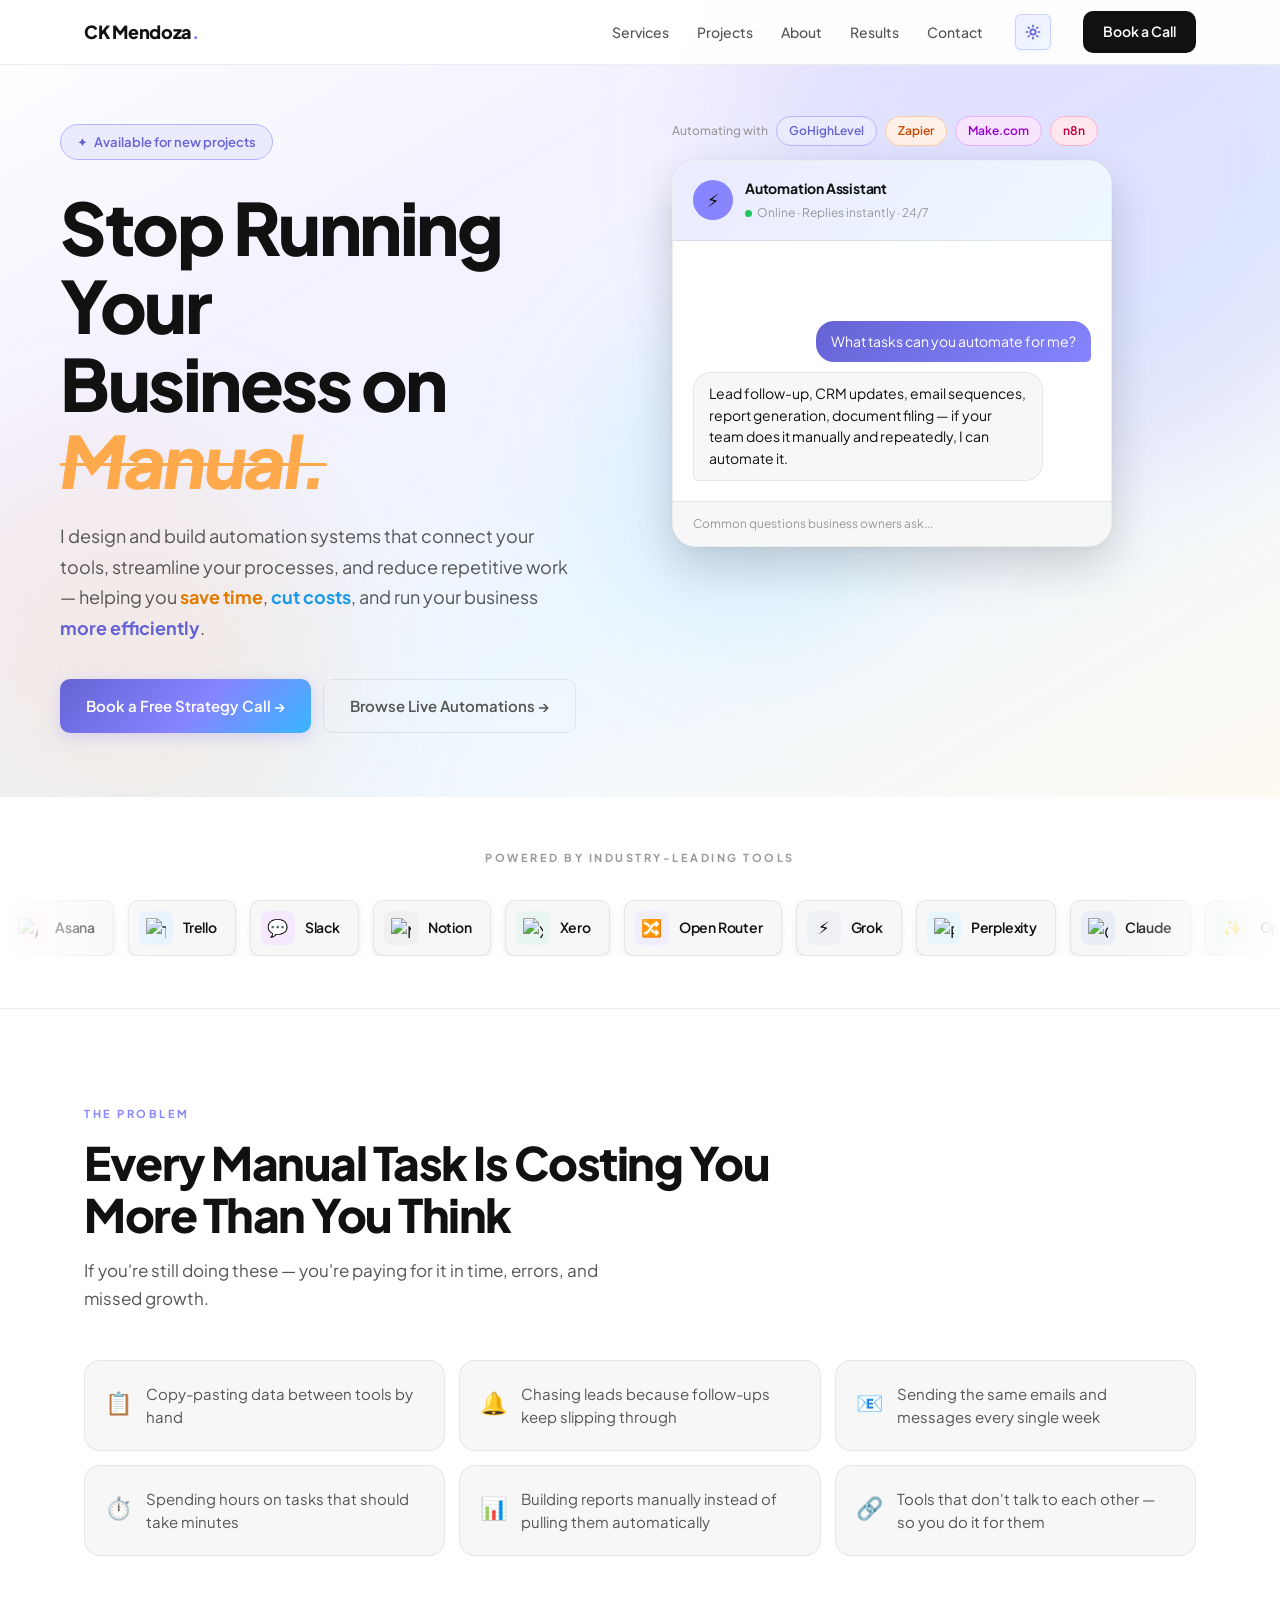
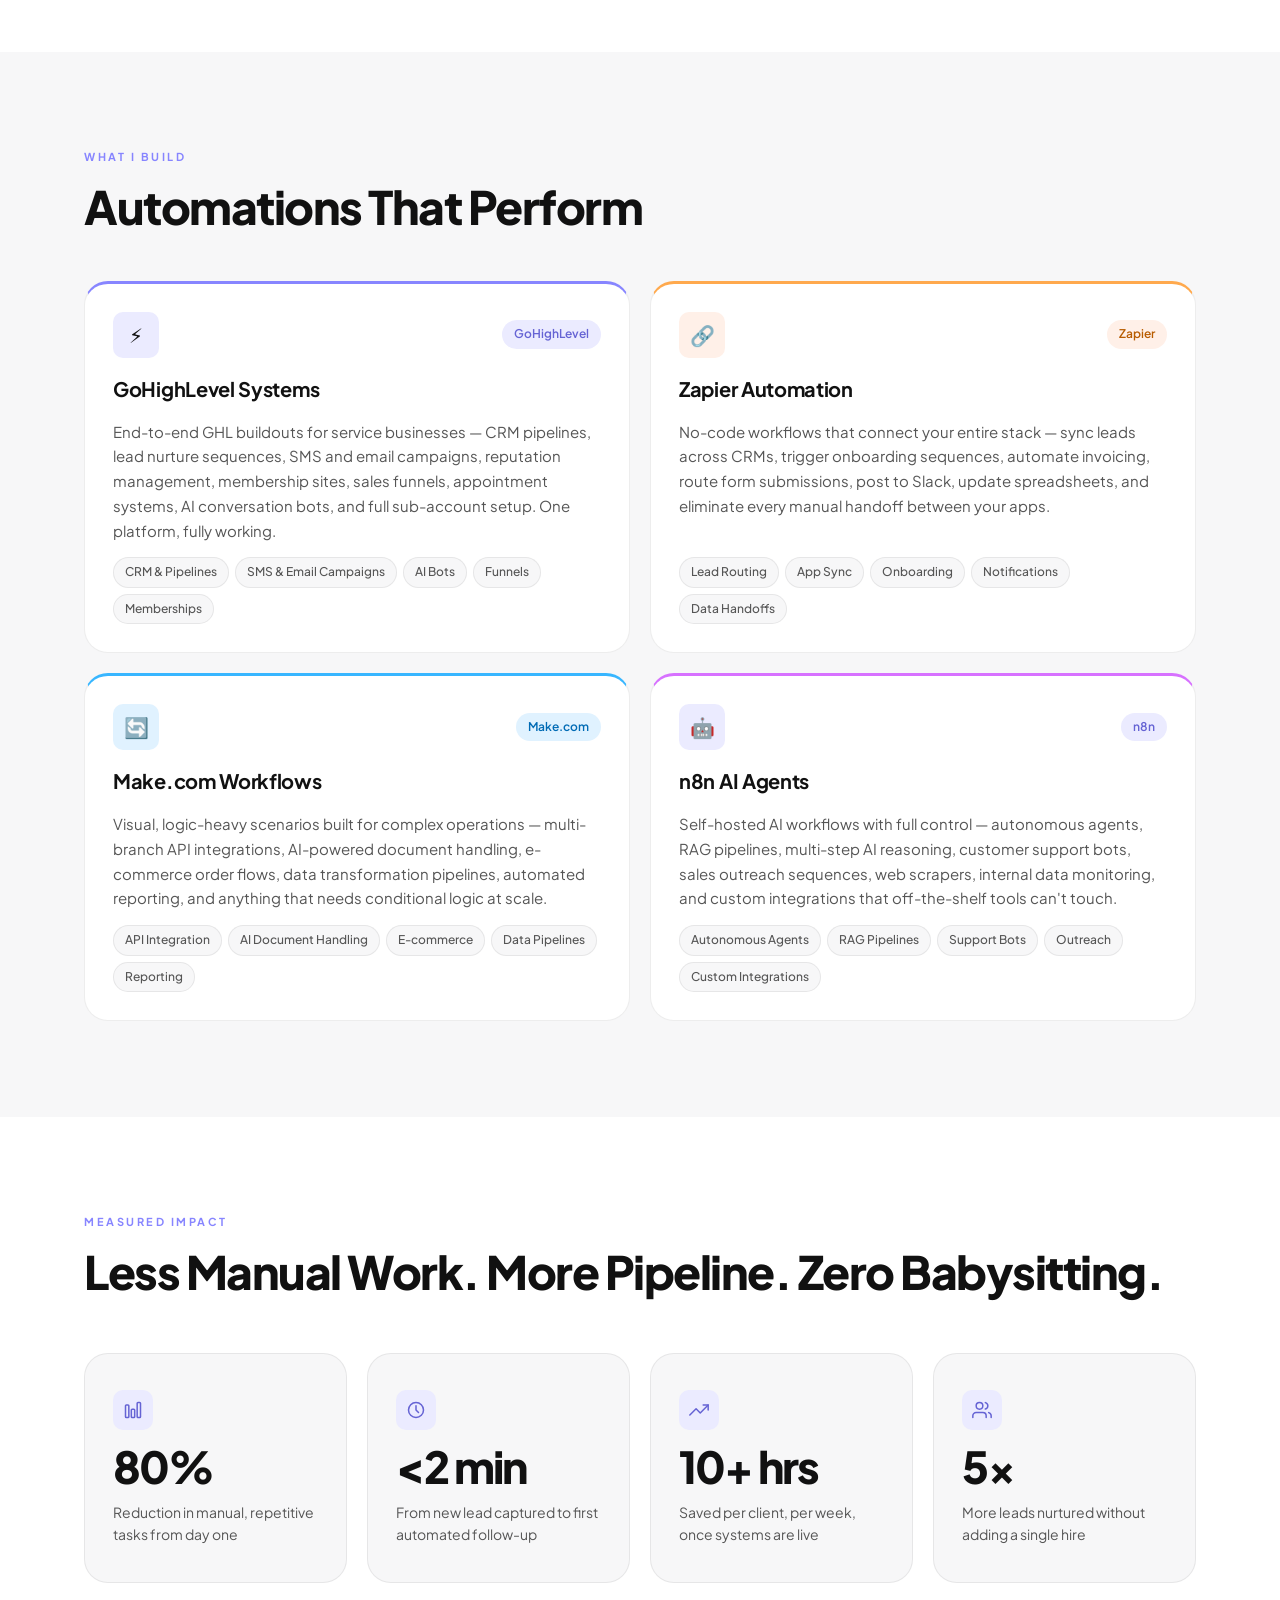
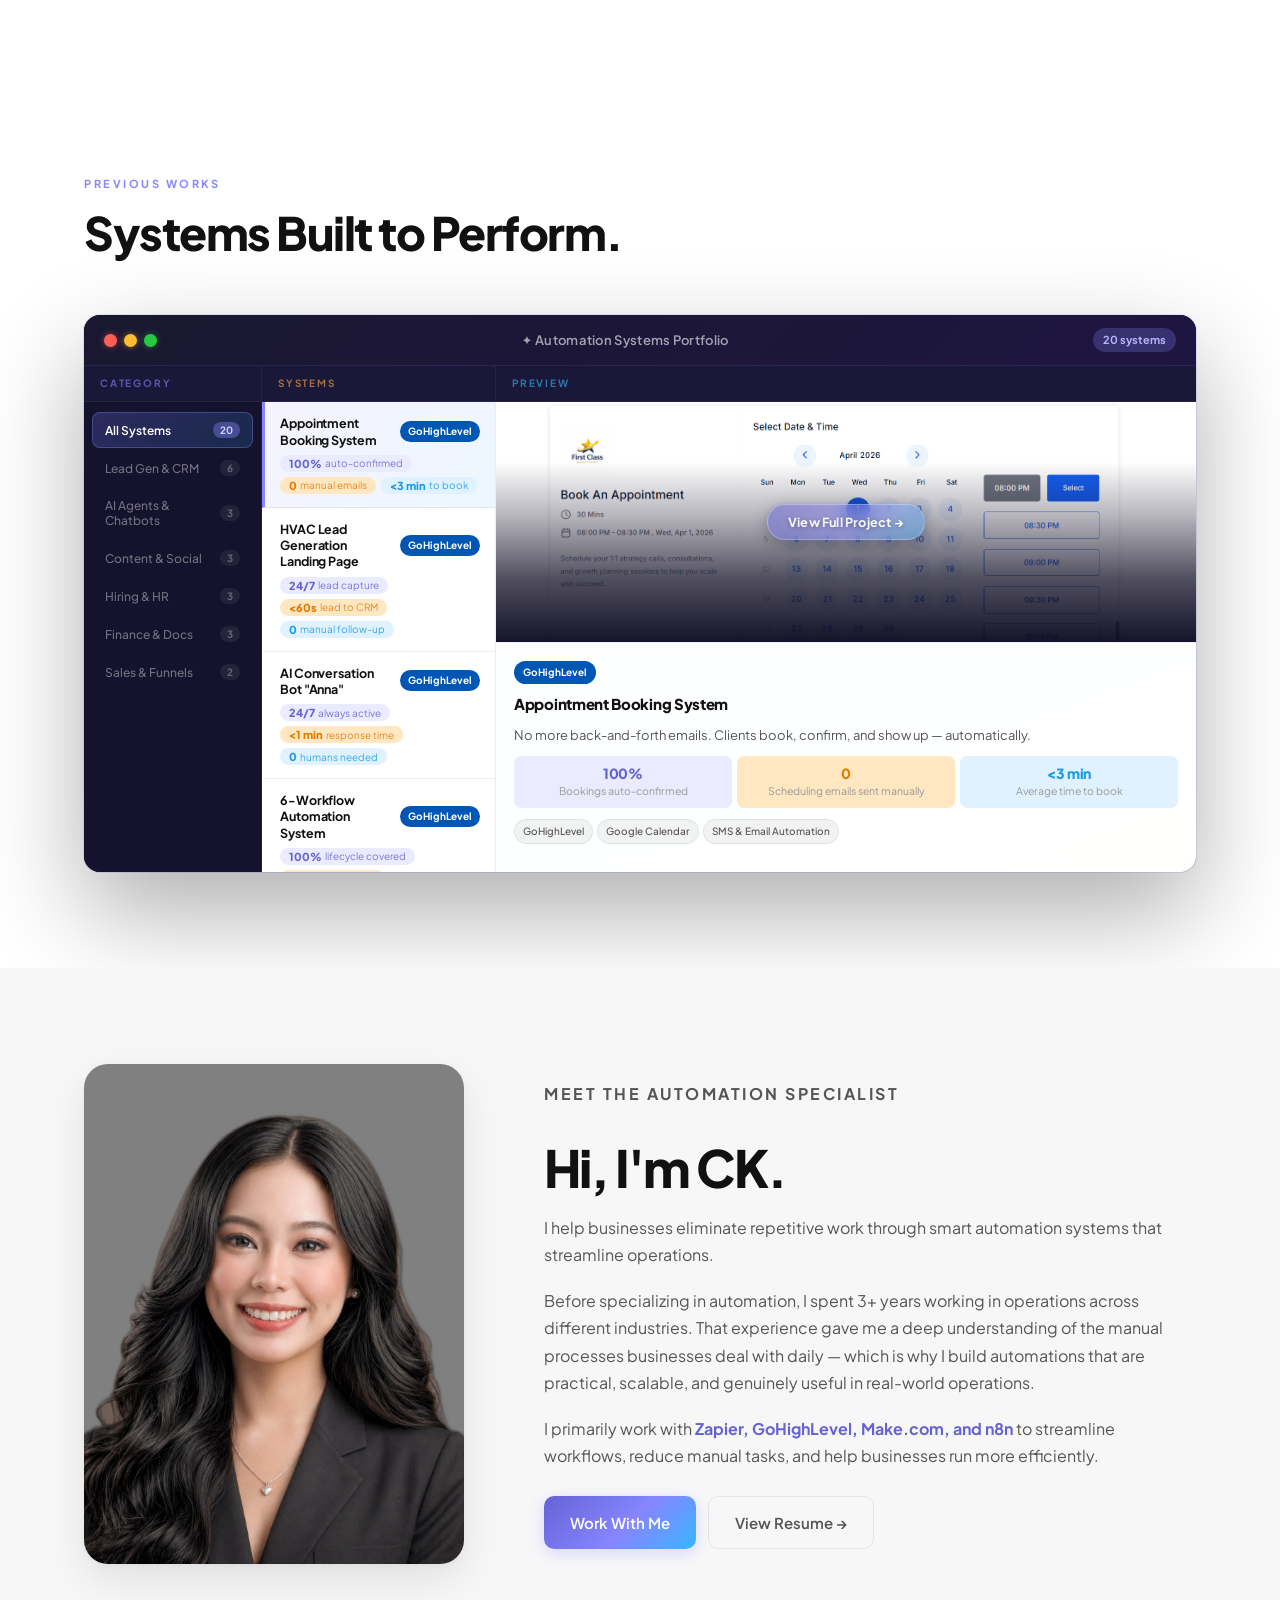
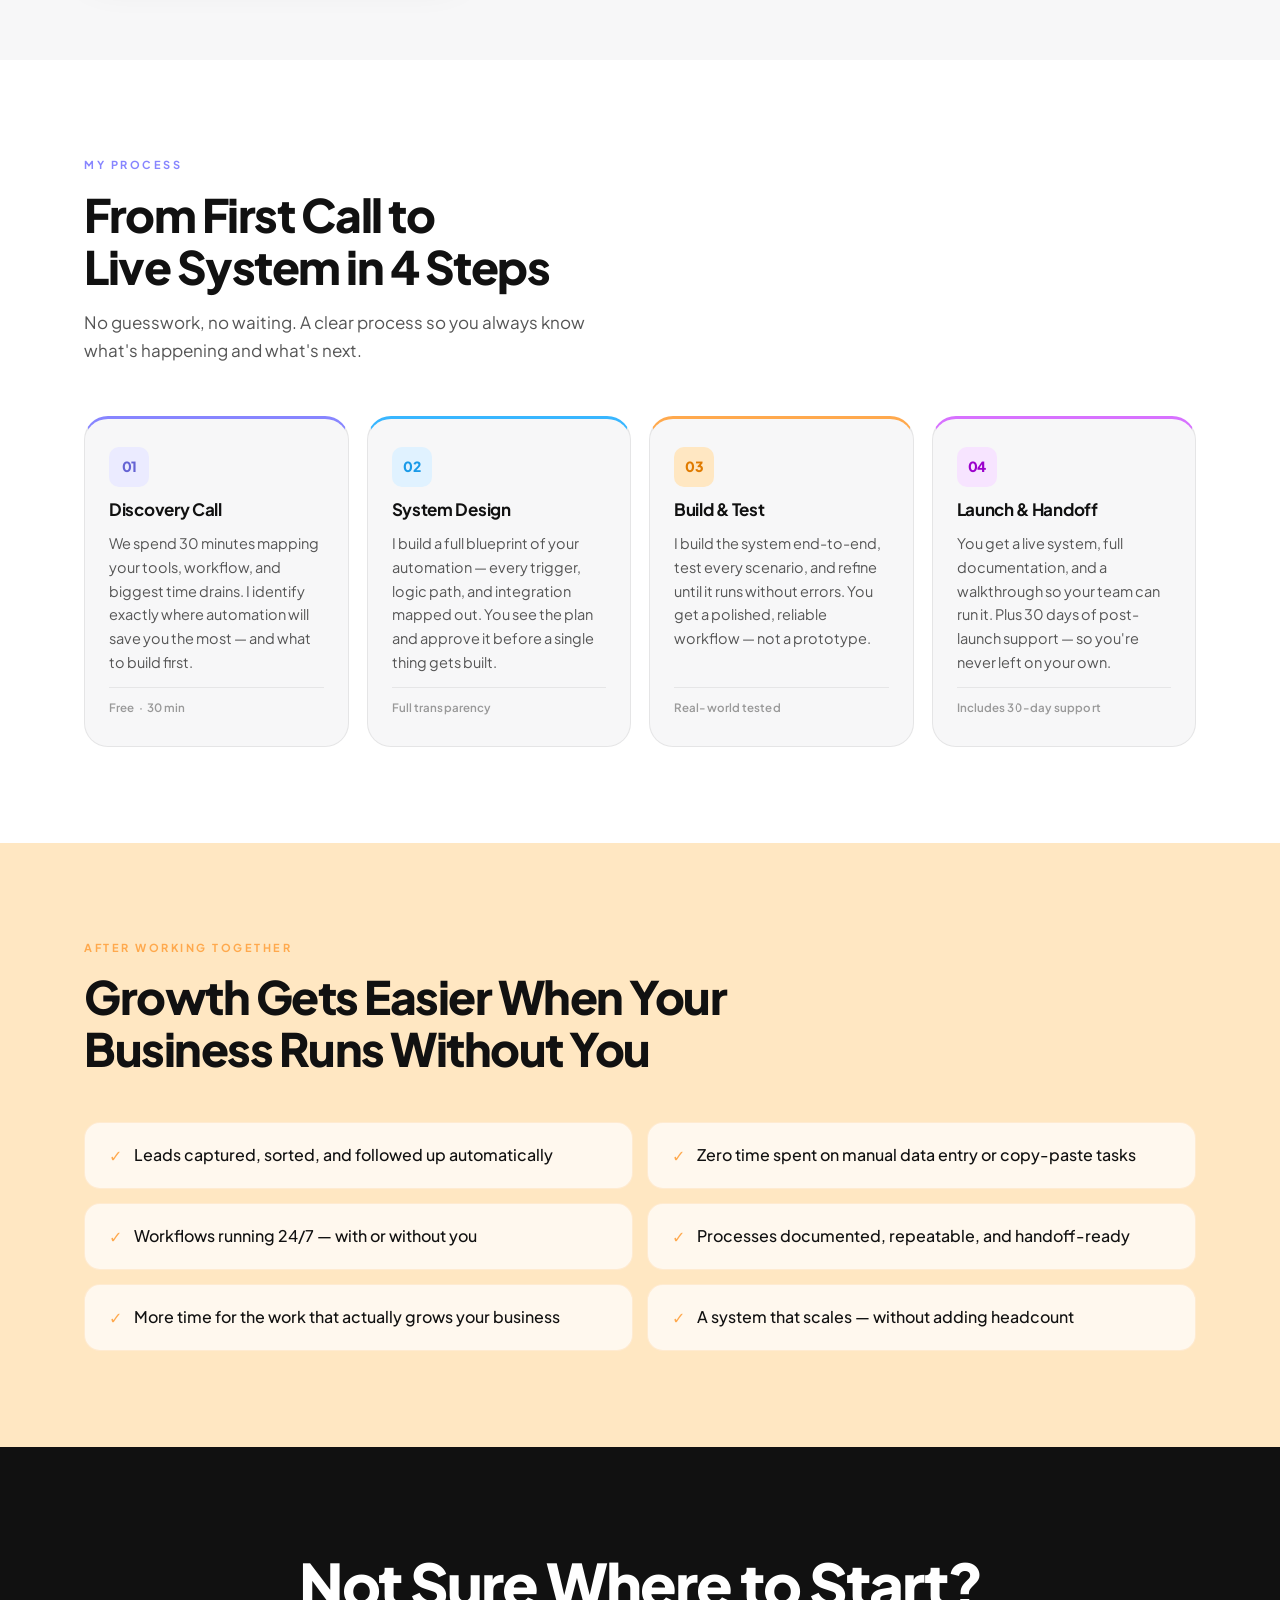
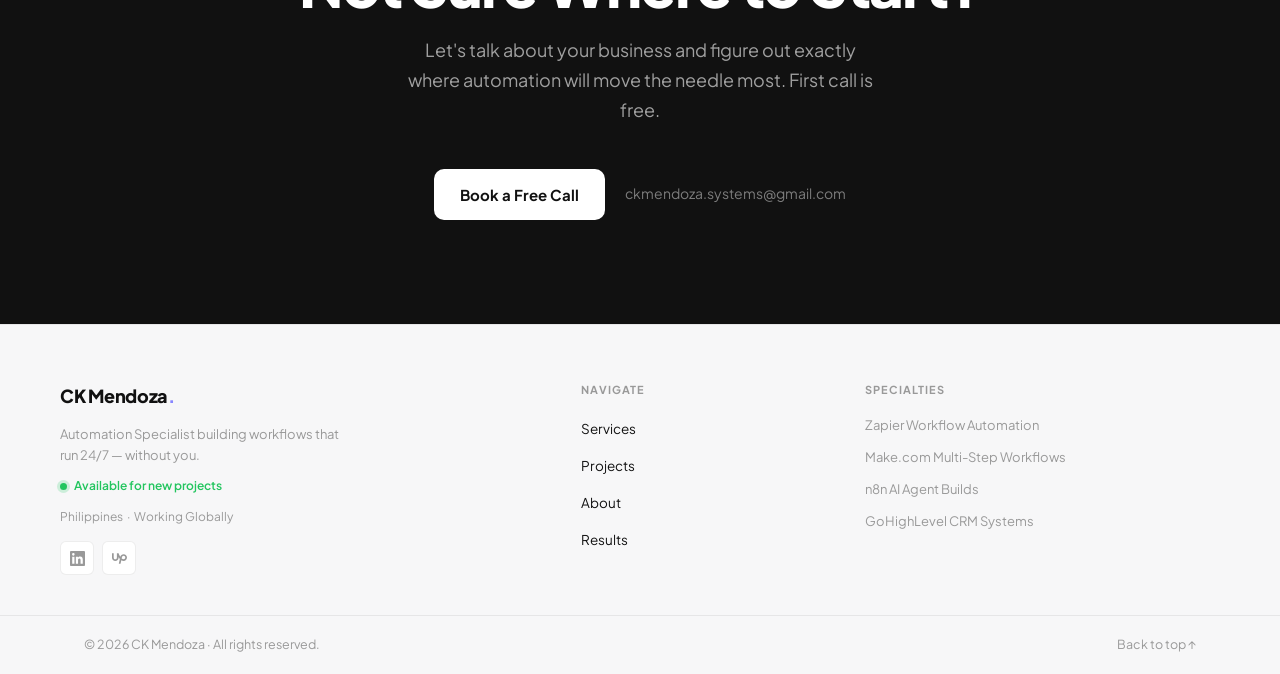
==== commit df35acf6: "Add process section, social links, meta tags, favicon, and neutral-bg headshot - New 'How I Work' 4-" ====
--- a/portfolio-website/index.html
+++ b/portfolio-website/index.html
@@ -5,6 +5,18 @@
   <meta name="viewport" content="width=device-width, initial-scale=1.0" />
   <script>if(localStorage.getItem('theme')==='dark')document.documentElement.setAttribute('data-theme','dark');</script>
   <title>CK Mendoza — Automation Specialist</title>
+  <!-- SEO -->
+  <meta name="description" content="CK Mendoza — Automation Specialist building Zapier, Make.com, n8n, and GoHighLevel systems that eliminate repetitive work and save 10+ hours per week." />
+  <!-- Open Graph -->
+  <meta property="og:type" content="website" />
+  <meta property="og:title" content="CK Mendoza — Automation Specialist" />
+  <meta property="og:description" content="I design and build automation systems that connect your tools, eliminate repetitive work, and help your business run 24/7 — without you." />
+  <!-- Twitter -->
+  <meta name="twitter:card" content="summary_large_image" />
+  <meta name="twitter:title" content="CK Mendoza — Automation Specialist" />
+  <meta name="twitter:description" content="I design and build automation systems that connect your tools, eliminate repetitive work, and help your business run 24/7 — without you." />
+  <!-- Favicon -->
+  <link rel="icon" href="favicon.svg" type="image/svg+xml" />
   <link rel="preconnect" href="https://fonts.googleapis.com" />
   <link rel="preconnect" href="https://fonts.gstatic.com" crossorigin />
   <link href="https://fonts.googleapis.com/css2?family=Plus+Jakarta+Sans:wght@400;500;600;700;800&display=swap" rel="stylesheet" />
@@ -20,6 +32,7 @@
         <li><a href="#services">Services</a></li>
         <li><a href="#projects">Projects</a></li>
         <li><a href="#about">About</a></li>
+        <li><a href="#results">Results</a></li>
         <li><a href="#contact">Contact</a></li>
       </ul>
       <button class="dark-toggle" id="darkToggle" aria-label="Toggle dark mode">
@@ -37,6 +50,7 @@
     <a href="#services">Services</a>
     <a href="#projects">Projects</a>
     <a href="#about">About</a>
+    <a href="#results">Results</a>
     <a href="#contact">Contact</a>
     <a href="https://calendly.com/ckmendoza-systems" target="_blank" rel="noopener" class="btn btn-dark">Book a Free Call →</a>
   </div>
@@ -317,7 +331,7 @@
   <section class="section s-gray" id="about">
     <div class="container about-wrap">
       <div class="about-img">
-        <img src="../brand-assets/headshot.jpg" alt="CK Mendoza" />
+        <img src="../brand-assets/headshot-gray-bg.jpg" alt="CK Mendoza" />
       </div>
       <div class="about-txt">
         <p class="eyebrow">MEET THE AUTOMATION SPECIALIST</p>
@@ -329,6 +343,46 @@
           <a href="https://calendly.com/ckmendoza-systems" target="_blank" rel="noopener" class="btn btn-dark" style="width:fit-content;">Work With Me</a>
           <a href="https://drive.google.com/file/d/1Is2r-UPiZKhZN6CPRtA_UtHbmtb6hLXZ/view?usp=sharing" target="_blank" rel="noopener noreferrer" class="btn btn-ghost" style="width:fit-content;">View Resume →</a>
         </div>
+      </div>
+    </div>
+  </section>
+
+  <!-- HOW I WORK -->
+  <section class="section" id="process">
+    <div class="container">
+      <p class="eyebrow">MY PROCESS</p>
+      <h2 class="sh2">From First Call to<br>Live System in 4 Steps</h2>
+      <p class="ssub">No guesswork, no waiting. A clear process so you always know what's happening and what's next.</p>
+      <div class="process-grid">
+
+        <div class="process-step ps-1">
+          <div class="ps-num-wrap"><span class="ps-num">01</span></div>
+          <h3>Discovery Call</h3>
+          <p>We spend 30 minutes mapping your tools, workflow, and biggest time drains. I identify exactly where automation will save you the most — and what to build first.</p>
+          <span class="ps-tag">Free &nbsp;·&nbsp; 30 min</span>
+        </div>
+
+        <div class="process-step ps-2">
+          <div class="ps-num-wrap"><span class="ps-num">02</span></div>
+          <h3>System Design</h3>
+          <p>I build a full blueprint of your automation — every trigger, logic path, and integration mapped out. You see the plan and approve it before a single thing gets built.</p>
+          <span class="ps-tag">Full transparency</span>
+        </div>
+
+        <div class="process-step ps-3">
+          <div class="ps-num-wrap"><span class="ps-num">03</span></div>
+          <h3>Build &amp; Test</h3>
+          <p>I build the system end-to-end, test every scenario, and refine until it runs without errors. You get a polished, reliable workflow — not a prototype.</p>
+          <span class="ps-tag">Real-world tested</span>
+        </div>
+
+        <div class="process-step ps-4">
+          <div class="ps-num-wrap"><span class="ps-num">04</span></div>
+          <h3>Launch &amp; Handoff</h3>
+          <p>You get a live system, full documentation, and a walkthrough so your team can run it. Plus 30 days of post-launch support — so you're never left on your own.</p>
+          <span class="ps-tag">Includes 30-day support</span>
+        </div>
+
       </div>
     </div>
   </section>
@@ -370,6 +424,14 @@
         <p class="f-sub">Automation Specialist building workflows that run 24/7 — without you.</p>
         <span class="f-avail"><span class="f-dot"></span>Available for new projects</span>
         <p class="f-location">Philippines &nbsp;·&nbsp; Working Globally</p>
+        <div class="f-social">
+          <a href="https://www.linkedin.com/in/ck-mendoza" target="_blank" rel="noopener" class="f-social-link" aria-label="LinkedIn">
+            <svg xmlns="http://www.w3.org/2000/svg" width="15" height="15" viewBox="0 0 24 24" fill="currentColor"><path d="M20.447 20.452h-3.554v-5.569c0-1.328-.027-3.037-1.852-3.037-1.853 0-2.136 1.445-2.136 2.939v5.667H9.351V9h3.414v1.561h.046c.477-.9 1.637-1.85 3.37-1.85 3.601 0 4.267 2.37 4.267 5.455v6.286zM5.337 7.433a2.062 2.062 0 01-2.063-2.065 2.064 2.064 0 112.063 2.065zm1.782 13.019H3.555V9h3.564v11.452zM22.225 0H1.771C.792 0 0 .774 0 1.729v20.542C0 23.227.792 24 1.771 24h20.451C23.2 24 24 23.227 24 22.271V1.729C24 .774 23.2 0 22.222 0h.003z"/></svg>
+          </a>
+          <a href="https://www.upwork.com/freelancers/~017c106844b4241997" target="_blank" rel="noopener" class="f-social-link" aria-label="Upwork">
+            <svg xmlns="http://www.w3.org/2000/svg" width="15" height="15" viewBox="0 0 24 24" fill="currentColor"><path d="M18.561 13.158c-1.102 0-2.135-.467-3.074-1.227l.228-1.076.008-.042c.207-1.143.849-3.06 2.839-3.06 1.492 0 2.703 1.212 2.703 2.703-.001 1.489-1.212 2.702-2.704 2.702zm0-8.14c-2.539 0-4.51 1.649-5.31 4.366-1.22-1.834-2.148-4.036-2.687-5.892H7.828v7.112c-.002 1.406-1.141 2.546-2.547 2.546-1.405 0-2.543-1.14-2.543-2.546V3.492H0v7.112c0 2.914 2.37 5.303 5.281 5.303 2.913 0 5.283-2.389 5.283-5.303v-1.19c.529 1.107 1.182 2.229 1.974 3.221l-1.673 7.873h2.797l1.213-5.71c1.063.679 2.285 1.109 3.686 1.109 3 0 5.439-2.452 5.439-5.45 0-3-2.439-5.452-5.439-5.452z"/></svg>
+          </a>
+        </div>
       </div>
 
       <div class="f-col">
--- a/portfolio-website/styles.css
+++ b/portfolio-website/styles.css
@@ -1042,6 +1042,87 @@
 }
 
 
+/* ===== HOW I WORK ===== */
+.process-grid {
+  display: grid;
+  grid-template-columns: repeat(4, 1fr);
+  gap: 18px;
+  margin-top: 52px;
+}
+
+.process-step {
+  background: var(--bg-gray);
+  border: 1px solid var(--border);
+  border-radius: var(--radius-xl);
+  padding: 28px 24px;
+  display: flex;
+  flex-direction: column;
+  gap: 12px;
+  transition: box-shadow 0.25s, transform 0.25s;
+  border-top: 3px solid transparent;
+}
+
+.process-step:hover { box-shadow: var(--shadow-lg); transform: translateY(-3px); }
+
+.ps-1 { border-top-color: var(--purple); }
+.ps-2 { border-top-color: var(--blue); }
+.ps-3 { border-top-color: var(--orange); }
+.ps-4 { border-top-color: var(--pink); }
+
+.ps-num-wrap {
+  width: 40px;
+  height: 40px;
+  border-radius: var(--radius-md);
+  display: flex;
+  align-items: center;
+  justify-content: center;
+  flex-shrink: 0;
+}
+
+.ps-1 .ps-num-wrap { background: var(--purple-pale); }
+.ps-2 .ps-num-wrap { background: var(--blue-pale); }
+.ps-3 .ps-num-wrap { background: var(--orange-pale); }
+.ps-4 .ps-num-wrap { background: var(--pink-pale); }
+
+.ps-num { font-size: 14px; font-weight: 800; letter-spacing: -0.5px; }
+
+.ps-1 .ps-num { color: var(--purple-dark); }
+.ps-2 .ps-num { color: var(--blue-dark); }
+.ps-3 .ps-num { color: var(--orange-dark); }
+.ps-4 .ps-num { color: var(--pink-dark); }
+
+.process-step h3 { font-size: 17px; font-weight: 700; color: var(--text-primary); letter-spacing: -0.3px; line-height: 1.2; }
+.process-step > p { font-size: 14.5px; color: var(--text-second); line-height: 1.65; flex: 1; }
+
+.ps-tag {
+  font-size: 11.5px;
+  font-weight: 600;
+  color: var(--text-muted);
+  padding-top: 10px;
+  border-top: 1px solid var(--border);
+  letter-spacing: 0.1px;
+}
+
+/* ===== FOOTER SOCIAL ===== */
+.f-social { display: flex; gap: 8px; margin-top: 4px; }
+
+.f-social-link {
+  display: flex;
+  align-items: center;
+  justify-content: center;
+  width: 34px;
+  height: 34px;
+  background: var(--bg);
+  border: 1px solid var(--border);
+  border-radius: var(--radius-sm);
+  color: var(--text-muted);
+  text-decoration: none;
+  transition: all 0.2s;
+  flex-shrink: 0;
+}
+
+.f-social-link:hover { border-color: var(--purple-light); color: var(--purple-dark); background: var(--purple-pale); }
+
 /* ===== RESULTS ===== */
 .results-grid { display: grid; grid-template-columns: repeat(2, 1fr); gap: 14px; margin-top: 48px; }
 .result-item { display: flex; align-items: flex-start; gap: 12px; font-size: 16px; color: var(--text-primary); font-weight: 500; padding: 20px 24px; background: rgba(255,255,255,0.72); border-radius: var(--radius-lg); border: 1px solid rgba(255,169,77,0.18); line-height: 1.5; }
@@ -1087,12 +1168,13 @@
 
 /* ===== RESPONSIVE ===== */
 @media (max-width: 1024px) {
-  .hero-grid   { grid-template-columns: 1fr; gap: 40px; padding-bottom: 48px; }
-  .hero-visual { align-items: flex-start; }
-  .chat-widget { max-width: 520px; }
-  .pain-grid   { grid-template-columns: repeat(2, 1fr); }
-  .about-wrap  { grid-template-columns: 1fr; gap: 40px; }
+  .hero-grid    { grid-template-columns: 1fr; gap: 40px; padding-bottom: 48px; }
+  .hero-visual  { align-items: flex-start; }
+  .chat-widget  { max-width: 520px; }
+  .pain-grid    { grid-template-columns: repeat(2, 1fr); }
+  .about-wrap   { grid-template-columns: 1fr; gap: 40px; }
   .about-img img { height: 400px; }
+  .process-grid { grid-template-columns: repeat(2, 1fr); }
 
   /* Desktop window: collapse preview pane */
   .desktop-body { grid-template-columns: 160px 1fr 220px; }
@@ -1117,6 +1199,7 @@
   .hero h1      { letter-spacing: -1.5px; }
   .pain-grid    { grid-template-columns: 1fr; }
   .svc-grid     { grid-template-columns: 1fr; }
+  .process-grid { grid-template-columns: 1fr; }
   .impact-grid  { grid-template-columns: repeat(2, 1fr); }
   .ba-grid      { grid-template-columns: 1fr; }
   .modal-stats  { grid-template-columns: repeat(3, 1fr); }
@@ -1364,6 +1447,14 @@
 /* About */
 [data-theme="dark"] .about-img { box-shadow: 0 2px 8px rgba(0,0,0,0.4), 0 16px 40px rgba(0,0,0,0.6); }
 
+/* How I Work */
+[data-theme="dark"] .process-step { background: var(--bg-gray); }
+[data-theme="dark"] .ps-tag { border-top-color: var(--border); }
+
+/* Footer social */
+[data-theme="dark"] .f-social-link { background: var(--bg-gray); border-color: var(--border); }
+[data-theme="dark"] .f-social-link:hover { border-color: var(--purple); color: var(--purple-light); background: rgba(135,133,255,0.1); }
+
 /* Results */
 [data-theme="dark"] .result-item { background: rgba(255,169,77,0.07); border-color: rgba(255,169,77,0.12); color: var(--text-primary); }
 
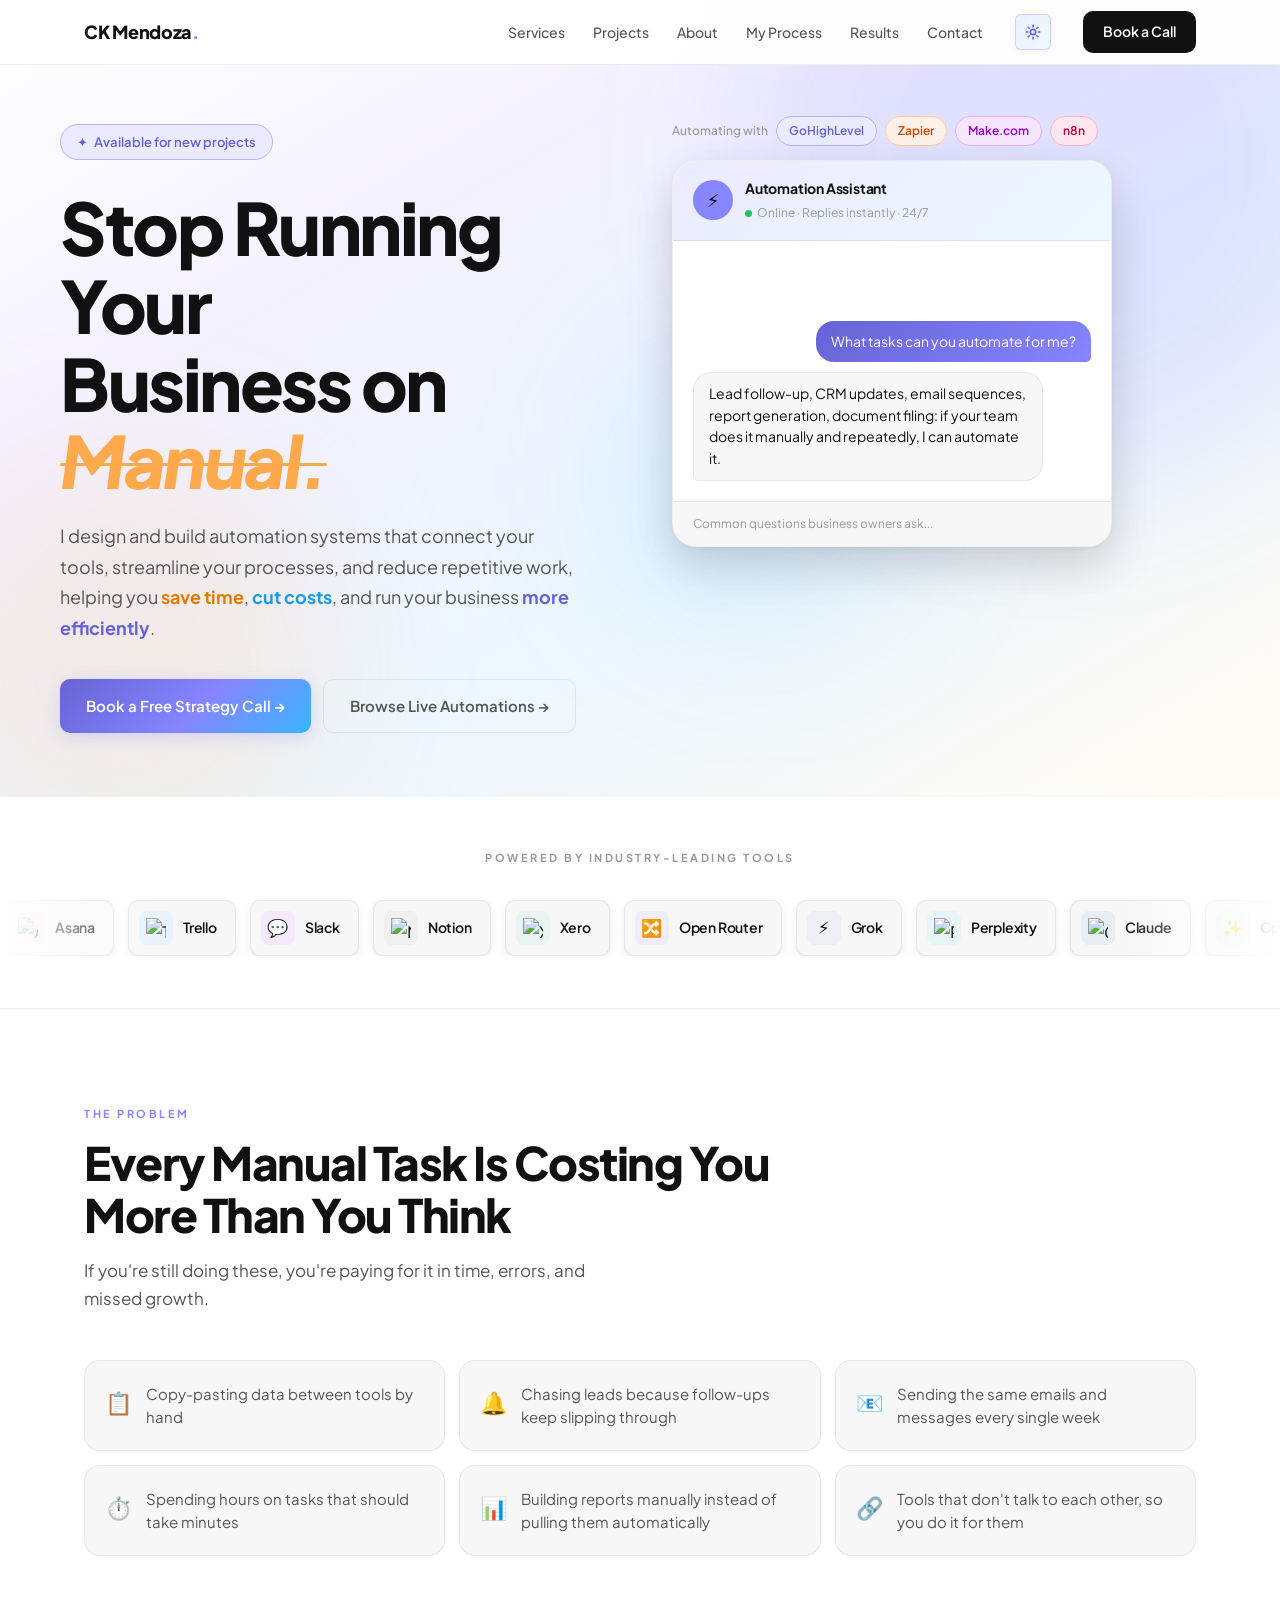
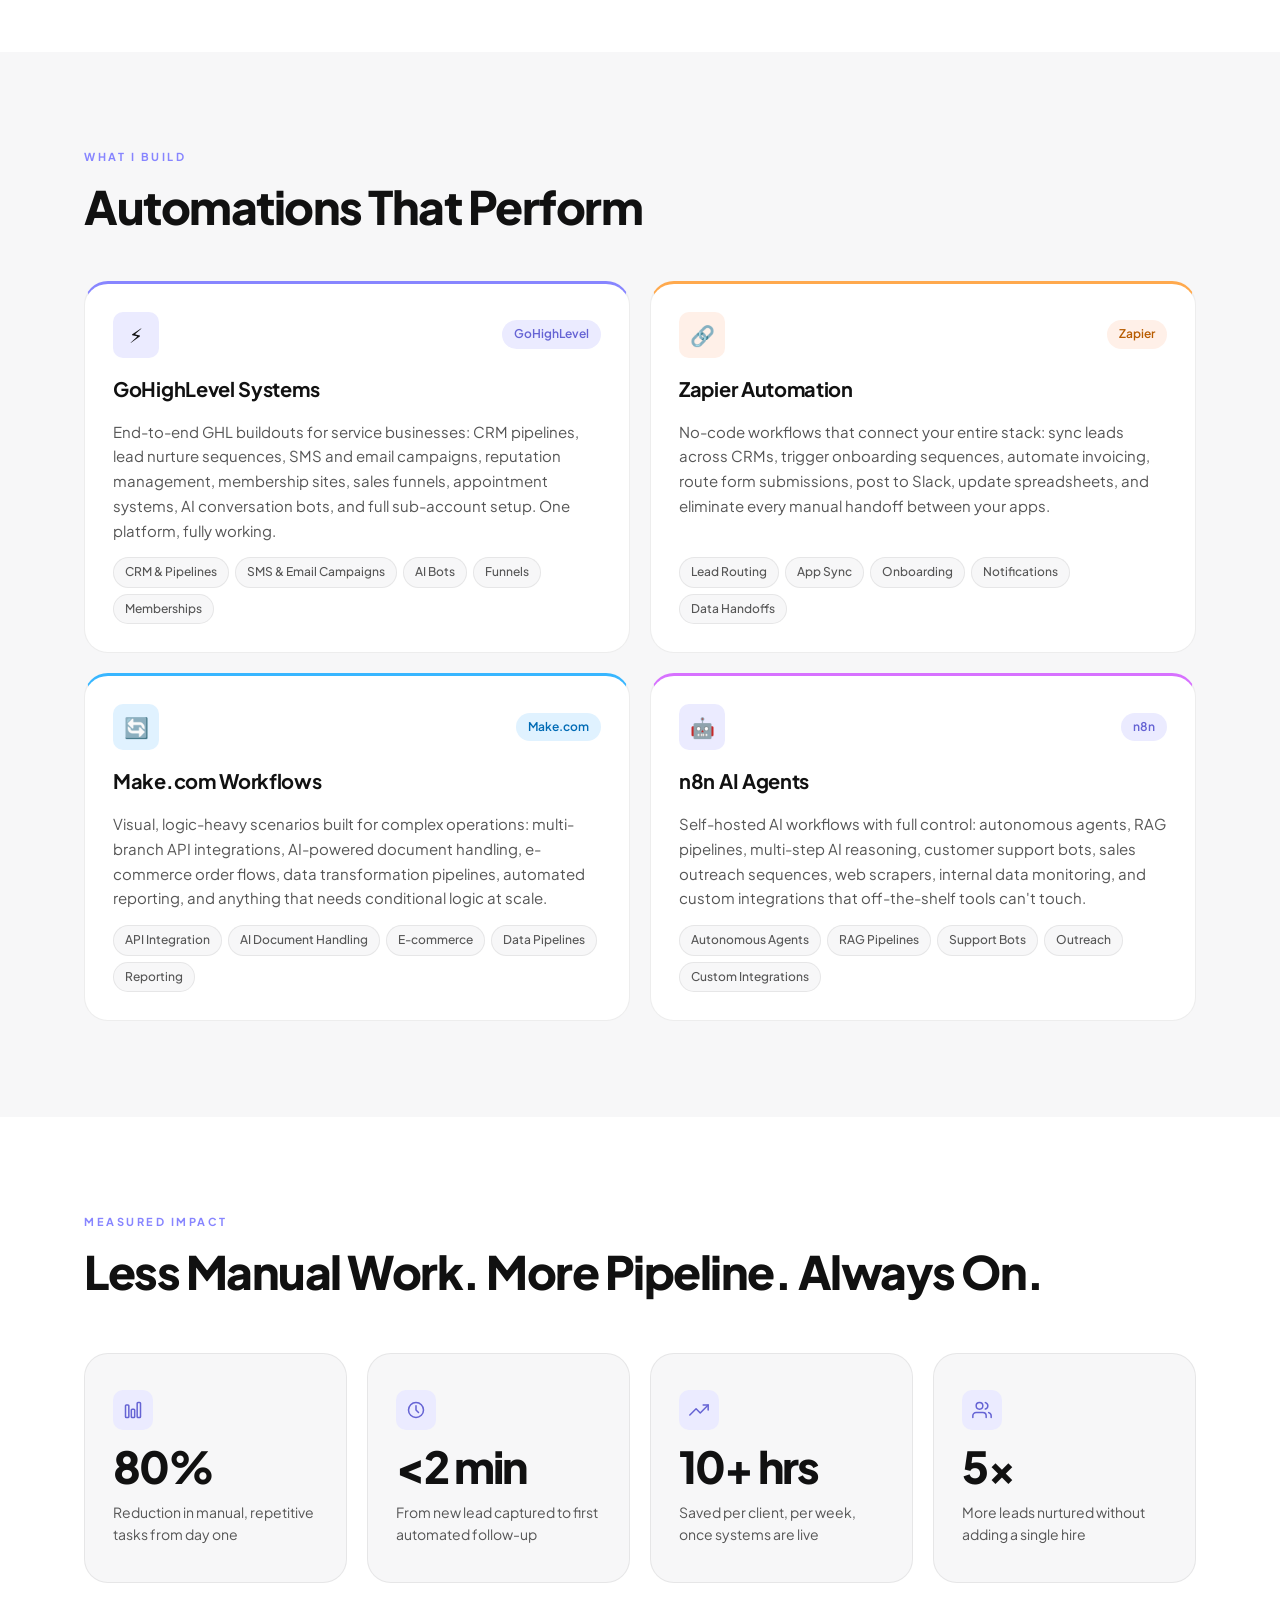
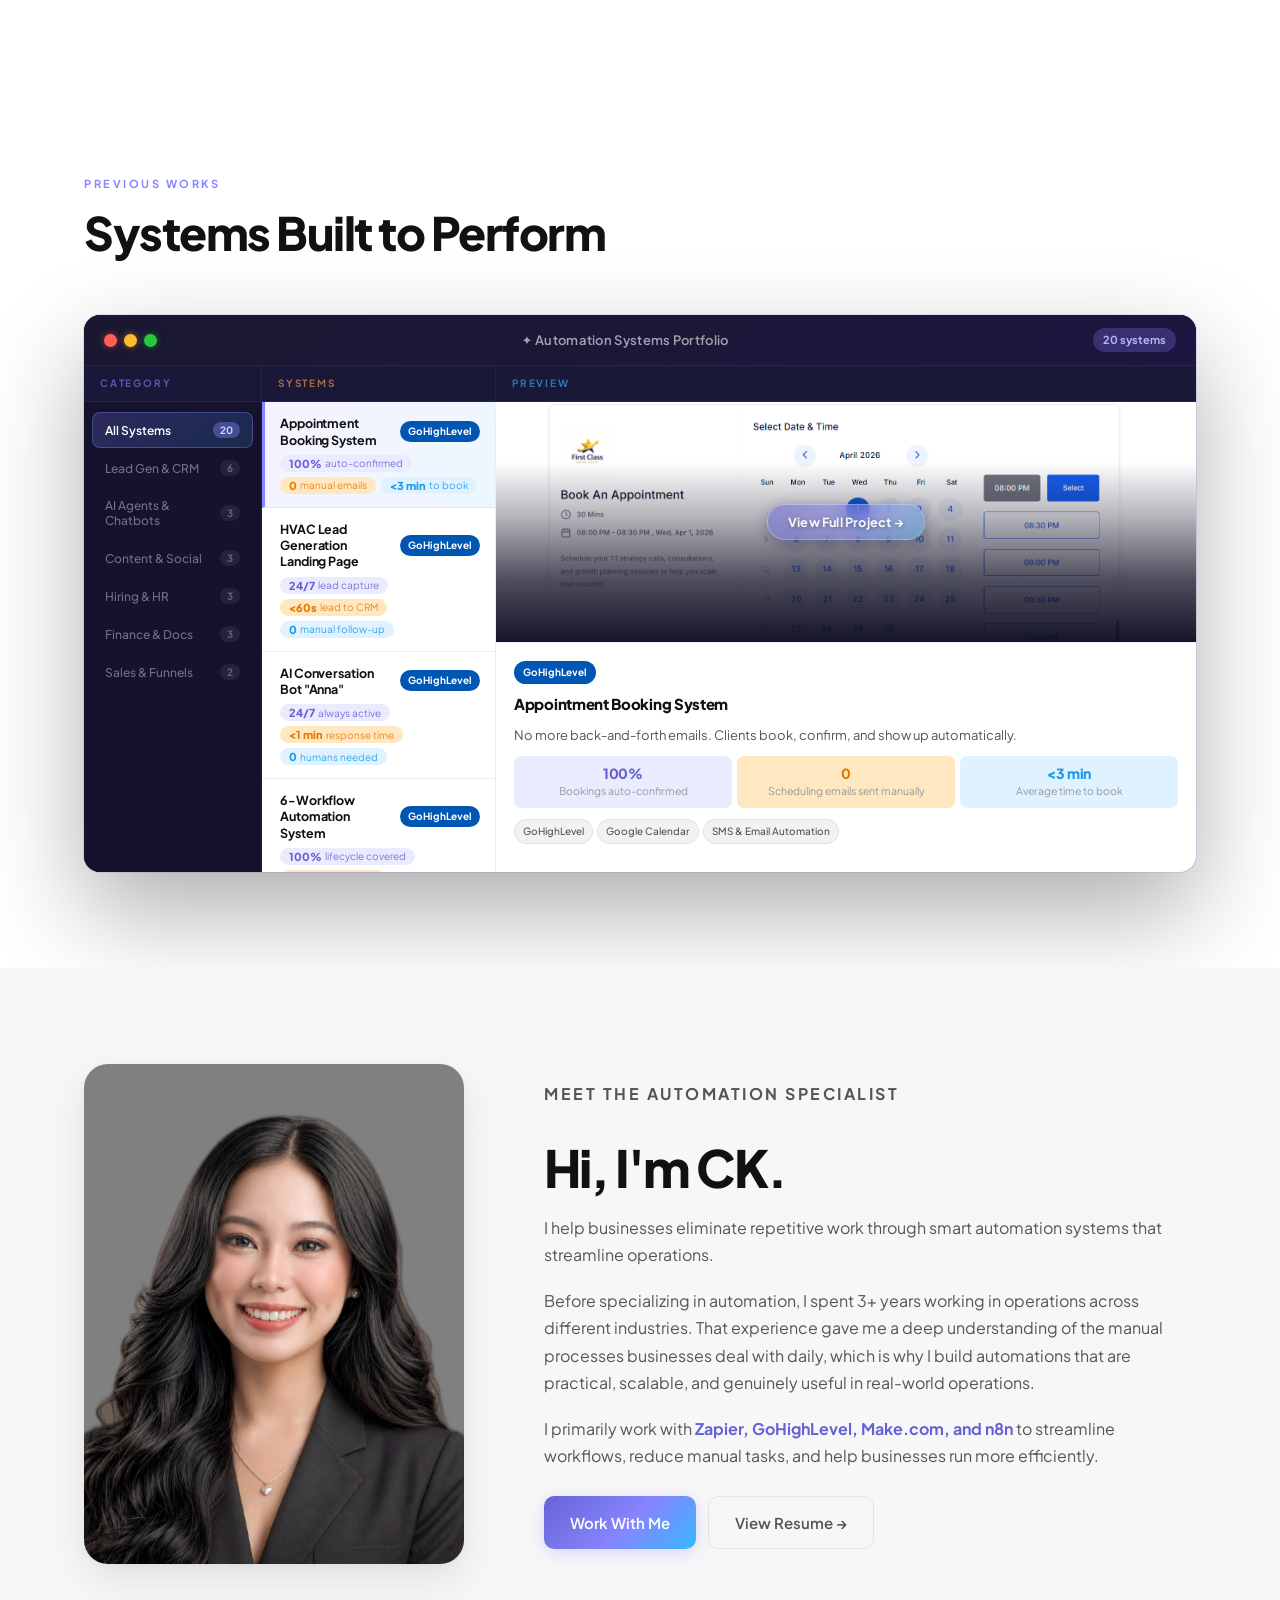
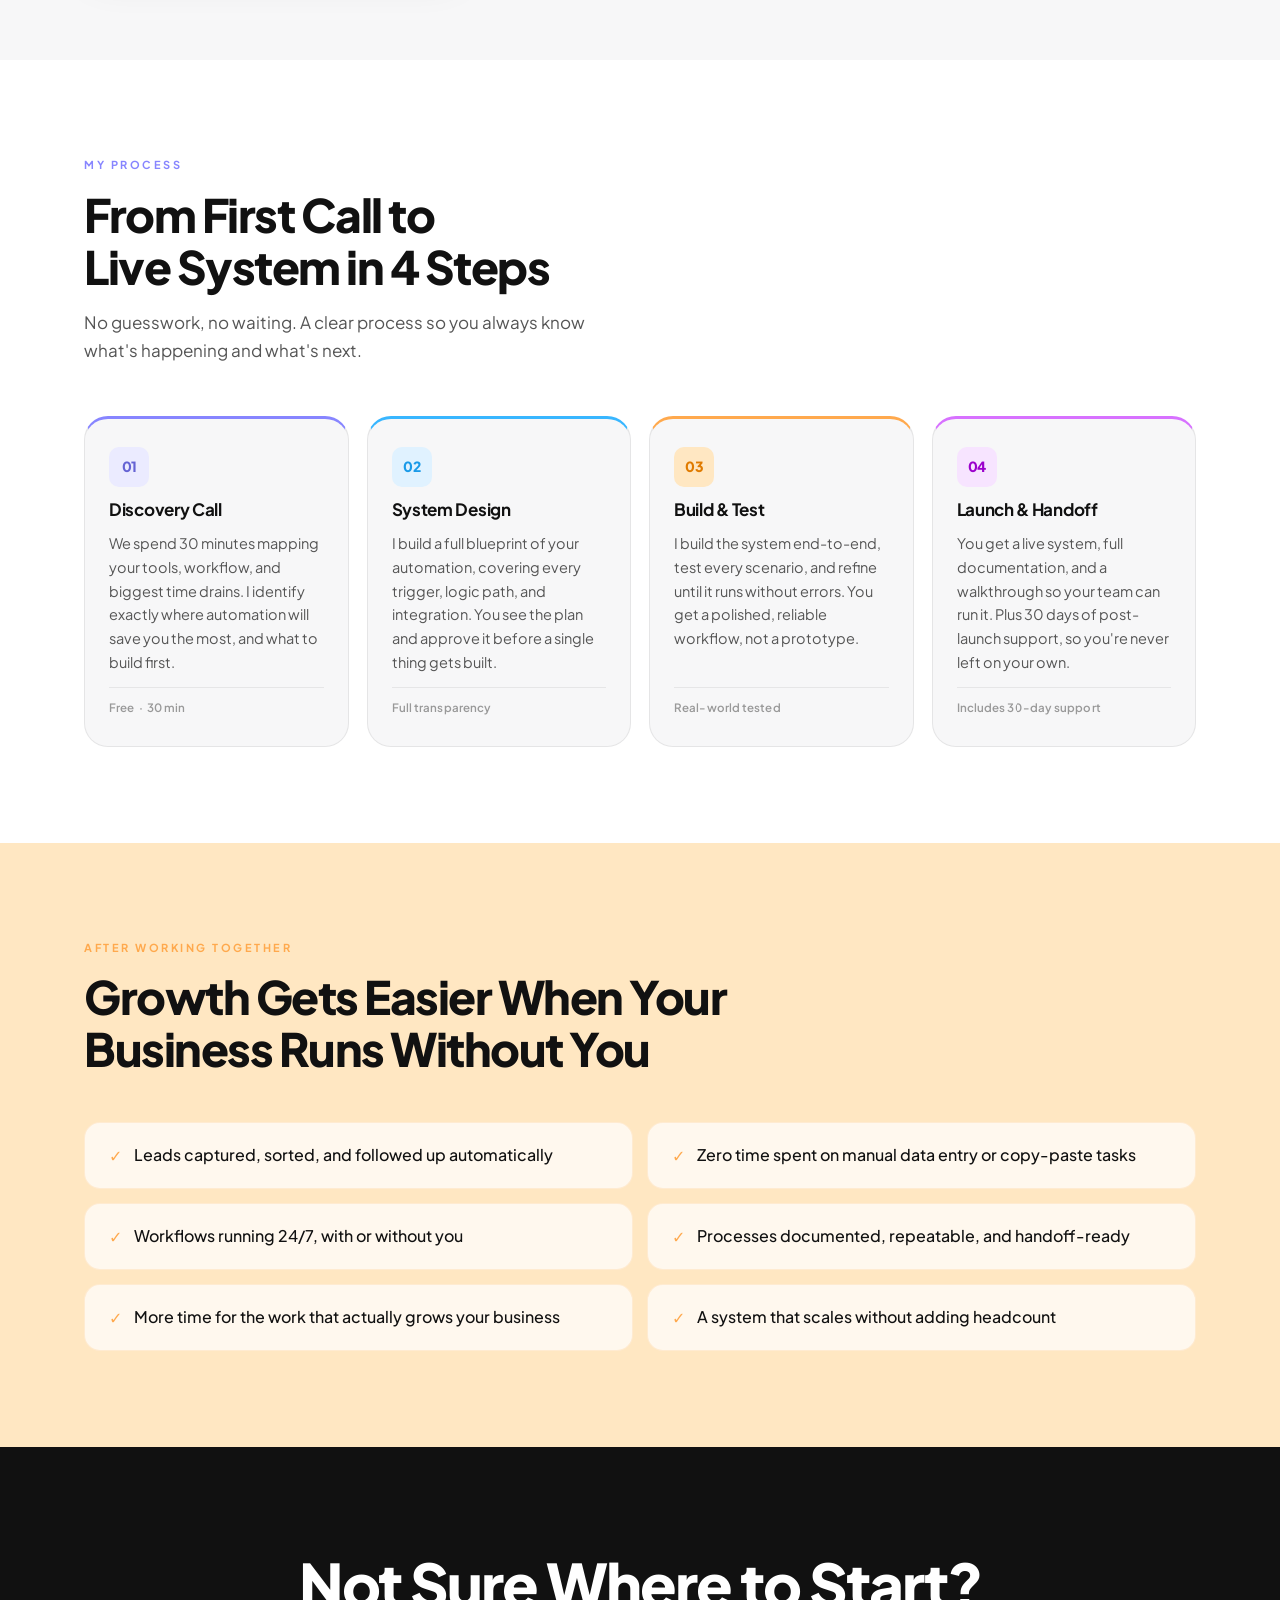
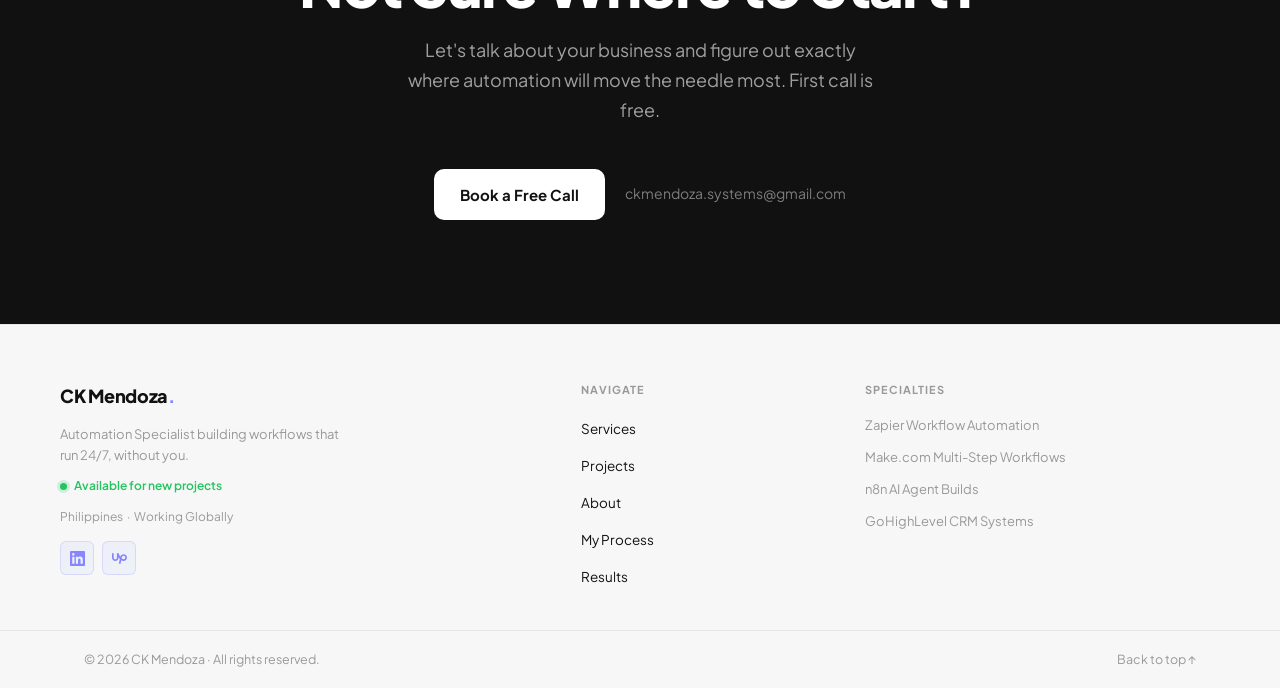
==== commit 37534f68: "Polish pass — nav, content, and UI fixes - Add My Process to desktop nav, mobile nav, and footer Nav" ====
--- a/portfolio-website/index.html
+++ b/portfolio-website/index.html
@@ -4,17 +4,17 @@
   <meta charset="UTF-8" />
   <meta name="viewport" content="width=device-width, initial-scale=1.0" />
   <script>if(localStorage.getItem('theme')==='dark')document.documentElement.setAttribute('data-theme','dark');</script>
-  <title>CK Mendoza — Automation Specialist</title>
+  <title>CK Mendoza | Automation Specialist</title>
   <!-- SEO -->
-  <meta name="description" content="CK Mendoza — Automation Specialist building Zapier, Make.com, n8n, and GoHighLevel systems that eliminate repetitive work and save 10+ hours per week." />
+  <meta name="description" content="CK Mendoza | Automation Specialist building Zapier, Make.com, n8n, and GoHighLevel systems that eliminate repetitive work and save 10+ hours per week." />
   <!-- Open Graph -->
   <meta property="og:type" content="website" />
-  <meta property="og:title" content="CK Mendoza — Automation Specialist" />
-  <meta property="og:description" content="I design and build automation systems that connect your tools, eliminate repetitive work, and help your business run 24/7 — without you." />
+  <meta property="og:title" content="CK Mendoza | Automation Specialist" />
+  <meta property="og:description" content="I design and build automation systems that connect your tools, eliminate repetitive work, and help your business run 24/7, without you." />
   <!-- Twitter -->
   <meta name="twitter:card" content="summary_large_image" />
-  <meta name="twitter:title" content="CK Mendoza — Automation Specialist" />
-  <meta name="twitter:description" content="I design and build automation systems that connect your tools, eliminate repetitive work, and help your business run 24/7 — without you." />
+  <meta name="twitter:title" content="CK Mendoza | Automation Specialist" />
+  <meta name="twitter:description" content="I design and build automation systems that connect your tools, eliminate repetitive work, and help your business run 24/7, without you." />
   <!-- Favicon -->
   <link rel="icon" href="favicon.svg" type="image/svg+xml" />
   <link rel="preconnect" href="https://fonts.googleapis.com" />
@@ -32,6 +32,7 @@
         <li><a href="#services">Services</a></li>
         <li><a href="#projects">Projects</a></li>
         <li><a href="#about">About</a></li>
+        <li><a href="#process">My Process</a></li>
         <li><a href="#results">Results</a></li>
         <li><a href="#contact">Contact</a></li>
       </ul>
@@ -50,6 +51,7 @@
     <a href="#services">Services</a>
     <a href="#projects">Projects</a>
     <a href="#about">About</a>
+    <a href="#process">My Process</a>
     <a href="#results">Results</a>
     <a href="#contact">Contact</a>
     <a href="https://calendly.com/ckmendoza-systems" target="_blank" rel="noopener" class="btn btn-dark">Book a Free Call →</a>
@@ -64,7 +66,7 @@
       <div class="hero-content">
         <div class="avail-badge"><span class="badge-spark">✦</span> Available for new projects</div>
         <h1>Stop Running Your<br>Business on <span class="hl-manual">Manual.</span></h1>
-        <p class="hero-sub">I design and build automation systems that connect your tools, streamline your processes, and reduce repetitive work — helping you <span class="hl-orange">save time</span>, <span class="hl-blue">cut costs</span>, and run your business <span class="hl-purple">more efficiently</span>.</p>
+        <p class="hero-sub">I design and build automation systems that connect your tools, streamline your processes, and reduce repetitive work, helping you <span class="hl-orange">save time</span>, <span class="hl-blue">cut costs</span>, and run your business <span class="hl-purple">more efficiently</span>.</p>
         <div class="hero-btns">
           <a href="https://calendly.com/ckmendoza-systems" target="_blank" rel="noopener" class="btn btn-dark">Book a Free Strategy Call →</a>
           <a href="#projects" class="btn btn-ghost">Browse Live Automations →</a>
@@ -144,14 +146,14 @@
     <div class="container">
       <p class="eyebrow">THE PROBLEM</p>
       <h2 class="sh2">Every Manual Task Is Costing You<br>More Than You Think</h2>
-      <p class="ssub">If you're still doing these — you're paying for it in time, errors, and missed growth.</p>
+      <p class="ssub">If you're still doing these, you're paying for it in time, errors, and missed growth.</p>
       <div class="pain-grid">
         <div class="pain-card"><span class="pi">📋</span><p>Copy-pasting data between tools by hand</p></div>
         <div class="pain-card"><span class="pi">🔔</span><p>Chasing leads because follow-ups keep slipping through</p></div>
         <div class="pain-card"><span class="pi">📧</span><p>Sending the same emails and messages every single week</p></div>
         <div class="pain-card"><span class="pi">⏱️</span><p>Spending hours on tasks that should take minutes</p></div>
         <div class="pain-card"><span class="pi">📊</span><p>Building reports manually instead of pulling them automatically</p></div>
-        <div class="pain-card"><span class="pi">🔗</span><p>Tools that don't talk to each other — so you do it for them</p></div>
+        <div class="pain-card"><span class="pi">🔗</span><p>Tools that don't talk to each other, so you do it for them</p></div>
       </div>
     </div>
   </section>
@@ -169,7 +171,7 @@
             <span class="svc-tag tag-purple">GoHighLevel</span>
           </div>
           <h3>GoHighLevel Systems</h3>
-          <p>End-to-end GHL buildouts for service businesses — CRM pipelines, lead nurture sequences, SMS and email campaigns, reputation management, membership sites, sales funnels, appointment systems, AI conversation bots, and full sub-account setup. One platform, fully working.</p>
+          <p>End-to-end GHL buildouts for service businesses: CRM pipelines, lead nurture sequences, SMS and email campaigns, reputation management, membership sites, sales funnels, appointment systems, AI conversation bots, and full sub-account setup. One platform, fully working.</p>
           <div class="tag-row"><span>CRM & Pipelines</span><span>SMS & Email Campaigns</span><span>AI Bots</span><span>Funnels</span><span>Memberships</span></div>
         </div>
 
@@ -179,7 +181,7 @@
             <span class="svc-tag tag-orange">Zapier</span>
           </div>
           <h3>Zapier Automation</h3>
-          <p>No-code workflows that connect your entire stack — sync leads across CRMs, trigger onboarding sequences, automate invoicing, route form submissions, post to Slack, update spreadsheets, and eliminate every manual handoff between your apps.</p>
+          <p>No-code workflows that connect your entire stack: sync leads across CRMs, trigger onboarding sequences, automate invoicing, route form submissions, post to Slack, update spreadsheets, and eliminate every manual handoff between your apps.</p>
           <div class="tag-row"><span>Lead Routing</span><span>App Sync</span><span>Onboarding</span><span>Notifications</span><span>Data Handoffs</span></div>
         </div>
 
@@ -189,7 +191,7 @@
             <span class="svc-tag tag-blue">Make.com</span>
           </div>
           <h3>Make.com Workflows</h3>
-          <p>Visual, logic-heavy scenarios built for complex operations — multi-branch API integrations, AI-powered document handling, e-commerce order flows, data transformation pipelines, automated reporting, and anything that needs conditional logic at scale.</p>
+          <p>Visual, logic-heavy scenarios built for complex operations: multi-branch API integrations, AI-powered document handling, e-commerce order flows, data transformation pipelines, automated reporting, and anything that needs conditional logic at scale.</p>
           <div class="tag-row"><span>API Integration</span><span>AI Document Handling</span><span>E-commerce</span><span>Data Pipelines</span><span>Reporting</span></div>
         </div>
 
@@ -199,7 +201,7 @@
             <span class="svc-tag tag-purple">n8n</span>
           </div>
           <h3>n8n AI Agents</h3>
-          <p>Self-hosted AI workflows with full control — autonomous agents, RAG pipelines, multi-step AI reasoning, customer support bots, sales outreach sequences, web scrapers, internal data monitoring, and custom integrations that off-the-shelf tools can't touch.</p>
+          <p>Self-hosted AI workflows with full control: autonomous agents, RAG pipelines, multi-step AI reasoning, customer support bots, sales outreach sequences, web scrapers, internal data monitoring, and custom integrations that off-the-shelf tools can't touch.</p>
           <div class="tag-row"><span>Autonomous Agents</span><span>RAG Pipelines</span><span>Support Bots</span><span>Outreach</span><span>Custom Integrations</span></div>
         </div>
 
@@ -211,7 +213,7 @@
   <section class="section" id="impact">
     <div class="container">
       <p class="eyebrow">MEASURED IMPACT</p>
-      <h2 class="sh2">Less Manual Work. More Pipeline. Zero Babysitting.</h2>
+      <h2 class="sh2">Less Manual Work. More Pipeline. Always On.</h2>
       <div class="impact-grid">
 
         <div class="impact-card">
@@ -262,7 +264,7 @@
   <section class="section" id="projects">
     <div class="container">
       <p class="eyebrow">PREVIOUS WORKS</p>
-      <h2 class="sh2">Systems Built to Perform.</h2>
+      <h2 class="sh2">Systems Built to Perform</h2>
 
       <!-- Desktop Window -->
       <div class="desktop-window">
@@ -337,7 +339,7 @@
         <p class="eyebrow">MEET THE AUTOMATION SPECIALIST</p>
         <h2>Hi, I'm CK.</h2>
         <p>I help businesses eliminate repetitive work through smart automation systems that streamline operations.</p>
-        <p>Before specializing in automation, I spent 3+ years working in operations across different industries. That experience gave me a deep understanding of the manual processes businesses deal with daily — which is why I build automations that are practical, scalable, and genuinely useful in real-world operations.</p>
+        <p>Before specializing in automation, I spent 3+ years working in operations across different industries. That experience gave me a deep understanding of the manual processes businesses deal with daily, which is why I build automations that are practical, scalable, and genuinely useful in real-world operations.</p>
         <p>I primarily work with <span class="hl-tools">Zapier, GoHighLevel, Make.com, and n8n</span> to streamline workflows, reduce manual tasks, and help businesses run more efficiently.</p>
         <div style="display:flex; gap:12px; flex-wrap:wrap; margin-top:8px;">
           <a href="https://calendly.com/ckmendoza-systems" target="_blank" rel="noopener" class="btn btn-dark" style="width:fit-content;">Work With Me</a>
@@ -358,28 +360,28 @@
         <div class="process-step ps-1">
           <div class="ps-num-wrap"><span class="ps-num">01</span></div>
           <h3>Discovery Call</h3>
-          <p>We spend 30 minutes mapping your tools, workflow, and biggest time drains. I identify exactly where automation will save you the most — and what to build first.</p>
+          <p>We spend 30 minutes mapping your tools, workflow, and biggest time drains. I identify exactly where automation will save you the most, and what to build first.</p>
           <span class="ps-tag">Free &nbsp;·&nbsp; 30 min</span>
         </div>
 
         <div class="process-step ps-2">
           <div class="ps-num-wrap"><span class="ps-num">02</span></div>
           <h3>System Design</h3>
-          <p>I build a full blueprint of your automation — every trigger, logic path, and integration mapped out. You see the plan and approve it before a single thing gets built.</p>
+          <p>I build a full blueprint of your automation, covering every trigger, logic path, and integration. You see the plan and approve it before a single thing gets built.</p>
           <span class="ps-tag">Full transparency</span>
         </div>
 
         <div class="process-step ps-3">
           <div class="ps-num-wrap"><span class="ps-num">03</span></div>
           <h3>Build &amp; Test</h3>
-          <p>I build the system end-to-end, test every scenario, and refine until it runs without errors. You get a polished, reliable workflow — not a prototype.</p>
+          <p>I build the system end-to-end, test every scenario, and refine until it runs without errors. You get a polished, reliable workflow, not a prototype.</p>
           <span class="ps-tag">Real-world tested</span>
         </div>
 
         <div class="process-step ps-4">
           <div class="ps-num-wrap"><span class="ps-num">04</span></div>
           <h3>Launch &amp; Handoff</h3>
-          <p>You get a live system, full documentation, and a walkthrough so your team can run it. Plus 30 days of post-launch support — so you're never left on your own.</p>
+          <p>You get a live system, full documentation, and a walkthrough so your team can run it. Plus 30 days of post-launch support, so you're never left on your own.</p>
           <span class="ps-tag">Includes 30-day support</span>
         </div>
 
@@ -395,10 +397,10 @@
       <div class="results-grid">
         <div class="result-item"><span class="ri-check">✓</span> Leads captured, sorted, and followed up automatically</div>
         <div class="result-item"><span class="ri-check">✓</span> Zero time spent on manual data entry or copy-paste tasks</div>
-        <div class="result-item"><span class="ri-check">✓</span> Workflows running 24/7 — with or without you</div>
+        <div class="result-item"><span class="ri-check">✓</span> Workflows running 24/7, with or without you</div>
         <div class="result-item"><span class="ri-check">✓</span> Processes documented, repeatable, and handoff-ready</div>
         <div class="result-item"><span class="ri-check">✓</span> More time for the work that actually grows your business</div>
-        <div class="result-item"><span class="ri-check">✓</span> A system that scales — without adding headcount</div>
+        <div class="result-item"><span class="ri-check">✓</span> A system that scales without adding headcount</div>
       </div>
     </div>
   </section>
@@ -421,7 +423,7 @@
 
       <div class="f-col f-brand">
         <a href="#" class="f-logo">CK Mendoza<span>.</span></a>
-        <p class="f-sub">Automation Specialist building workflows that run 24/7 — without you.</p>
+        <p class="f-sub">Automation Specialist building workflows that run 24/7, without you.</p>
         <span class="f-avail"><span class="f-dot"></span>Available for new projects</span>
         <p class="f-location">Philippines &nbsp;·&nbsp; Working Globally</p>
         <div class="f-social">
@@ -440,6 +442,7 @@
           <li><a href="#services">Services</a></li>
           <li><a href="#projects">Projects</a></li>
           <li><a href="#about">About</a></li>
+          <li><a href="#process">My Process</a></li>
           <li><a href="#results">Results</a></li>
         </ul>
       </div>
@@ -541,7 +544,7 @@
     const projectData = {
       'ghl-booking': {
         title: 'Appointment Booking System',
-        tagline: 'No more back-and-forth emails. Clients book, confirm, and show up — automatically.',
+        tagline: 'No more back-and-forth emails. Clients book, confirm, and show up automatically.',
         tool: 'GoHighLevel', toolClass: 'badge-ghl',
         images: ['../MY%20PROJECTS/GHL/appointment-booking-system.png'],
         stats: [
@@ -549,7 +552,7 @@
           { value: '0', label: 'Scheduling emails sent manually' },
           { value: '<3 min', label: 'Average time to book' }
         ],
-        problem: 'Service businesses lose hours every week to the scheduling loop — "Are you free Tuesday?" "How about Thursday at 2?" Meanwhile, interested leads go cold waiting for a confirmation. Without automation, every booking is a manual job.',
+        problem: 'Service businesses lose hours every week to the scheduling loop: "Are you free Tuesday?" "How about Thursday at 2?" Meanwhile, interested leads go cold waiting for a confirmation. Without automation, every booking is a manual job.',
         steps: ['Client visits the booking page and selects a service and available time slot', 'GoHighLevel checks real-time calendar availability and detects the client\'s timezone', 'Confirmation email and SMS sent instantly to both client and business owner', 'Reminder sequence triggers automatically 24 hours and 1 hour before the appointment', 'If the client cancels or reschedules, the workflow updates the calendar and re-notifies both sides'],
         before: 'Staff manually coordinate every booking via email or phone. Slots get double-booked. Clients receive late or no confirmations. No-show rate is high due to missing reminders.',
         after: 'Clients self-book 24/7. Instant confirmations go out automatically. Reminders are sent without anyone lifting a finger. No-shows drop significantly.',
@@ -557,7 +560,7 @@
       },
       'ghl-landing': {
         title: 'HVAC Lead Generation Landing Page',
-        tagline: 'A landing page that works the night shift — capturing leads while you\'re on the job.',
+        tagline: 'A landing page that works the night shift, capturing leads while you\'re on the job.',
         tool: 'GoHighLevel', toolClass: 'badge-ghl',
         images: ['../MY%20PROJECTS/GHL/simple-landing-page.png'],
         stats: [
@@ -565,7 +568,7 @@
           { value: '<60s', label: 'Lead-to-CRM entry time' },
           { value: '0', label: 'Manual follow-up needed' }
         ],
-        problem: 'HVAC companies rely on referrals and word of mouth. When potential customers search online, there\'s often no dedicated page to capture their interest — so the lead calls a competitor instead.',
+        problem: 'HVAC companies rely on referrals and word of mouth. When potential customers search online, there\'s often no dedicated page to capture their interest, so the lead calls a competitor instead.',
         steps: ['Customer searches for HVAC services and lands on the page via ad or organic traffic', 'Page displays service packages, trust signals, and social proof to build confidence', 'Customer fills out the lead capture form with name, contact info, and service needed', 'Lead is instantly created in GHL\'s CRM with source tracking attached', 'Automated welcome message triggers to follow up within minutes while the lead is warm', 'Business owner receives an internal notification with the lead\'s full details'],
         before: 'No dedicated landing page. Traffic from ads goes nowhere. Leads can\'t self-qualify. Owner manually responds to every inquiry hours or days later.',
         after: 'Structured page converts visitors into leads instantly. CRM entry is automatic. Follow-up starts while the lead is still thinking about the service.',
@@ -573,7 +576,7 @@
       },
       'ghl-anna': {
         title: 'AI Conversation Bot "Anna"',
-        tagline: 'Anna handles your DMs, qualifies your leads, and books appointments — while you sleep.',
+        tagline: 'Anna handles your DMs, qualifies your leads, and books appointments while you sleep.',
         tool: 'GoHighLevel', toolClass: 'badge-ghl',
         images: [
           '../MY%20PROJECTS/GHL/ConversationAI/Screenshot%20(9778).png',
@@ -588,15 +591,15 @@
           { value: '<1 min', label: 'Average response time' },
           { value: '0', label: 'Humans needed to book' }
         ],
-        problem: 'Leads send messages at all hours, but most businesses only respond during business hours. By the time someone replies, the lead has already moved on — or gone cold. Every unanswered message is a missed sale.',
+        problem: 'Leads send messages at all hours, but most businesses only respond during business hours. By the time someone replies, the lead has already moved on or gone cold. Every unanswered message is a missed sale.',
         steps: ['Lead sends a message on any connected channel (SMS, Facebook, Instagram, live chat)', 'Anna receives the message and identifies intent using GHL\'s Conversation AI engine', 'Anna responds with contextual, personality-driven messages that build rapport', 'When a buying signal is detected, Anna pivots the conversation toward booking', 'Appointment is created in the calendar and confirmed to the lead automatically', 'Full conversation summary and lead details are logged in the CRM'],
         before: 'Leads go unanswered outside business hours. Follow-up is inconsistent. Booking requires back-and-forth between staff and client. Response time is measured in hours.',
-        after: 'Every lead gets an instant, human-sounding response at any time of day. Qualified leads are moved to booked — without a human ever touching the conversation.',
+        after: 'Every lead gets an instant, human-sounding response at any time of day. Qualified leads are moved to booked without a human ever touching the conversation.',
         tools: ['GoHighLevel Conversation AI', 'GHL CRM', 'GHL Calendar']
       },
       'ghl-workflows': {
         title: '6-Workflow Automation System',
-        tagline: 'Six automations running in parallel — so nothing in your pipeline ever stalls.',
+        tagline: 'Six automations running in parallel, so nothing in your pipeline ever stalls.',
         tool: 'GoHighLevel', toolClass: 'badge-ghl',
         images: [
           '../MY%20PROJECTS/GHL/Automation-Workflow/Screenshot%20(9819).png',
@@ -616,14 +619,14 @@
           { value: '6×', label: 'More pipeline touchpoints' }
         ],
         problem: 'Growing businesses can\'t keep track of every lead\'s stage. Contacts sit at "Quote Sent" for weeks. Internal tasks don\'t get created. No one gets notified when a deal moves. The CRM becomes a graveyard.',
-        steps: ['New lead enters CRM and triggers the Lead Welcome workflow — immediate follow-up sent', 'If no response after 48 hours, the No Response workflow sends a re-engagement sequence', 'When a quote is sent, the Quote Follow-Up workflow begins a multi-day check-in series', 'Approval triggers the Onboarding workflow — welcome email, intake form, and internal task creation', 'Payment received triggers the Active Client workflow — delivery milestones and check-ins sent', 'Project close triggers the Review Request workflow — automated testimonial ask goes out'],
+        steps: ['New lead enters CRM and triggers the Lead Welcome workflow, with immediate follow-up sent', 'If no response after 48 hours, the No Response workflow sends a re-engagement sequence', 'When a quote is sent, the Quote Follow-Up workflow begins a multi-day check-in series', 'Approval triggers the Onboarding workflow, sending welcome email, intake form, and internal task creation', 'Payment received triggers the Active Client workflow, sending delivery milestones and check-ins', 'Project close triggers the Review Request workflow, with an automated testimonial request sent'],
         before: 'Lead follow-up is inconsistent and manual. Deals stall because no one sends the next message. Internal team has no visibility on pipeline movement.',
         after: 'Every lead is touched at the right moment. Pipeline stages auto-advance. The team gets notified automatically. No opportunity is left sitting idle.',
         tools: ['GoHighLevel Workflows', 'GHL CRM', 'GHL Email & SMS']
       },
       'ghl-funnel': {
         title: 'Payment Funnel & Purchase Page',
-        tagline: 'A complete checkout experience inside GHL — no third-party cart or manual invoicing needed.',
+        tagline: 'A complete checkout experience inside GHL, with no third-party cart or manual invoicing needed.',
         tool: 'GoHighLevel', toolClass: 'badge-ghl',
         images: [
           '../MY%20PROJECTS/GHL/Payments-Products%26PurchasePage(Funnel)/Screenshot%20(8877).png',
@@ -645,7 +648,7 @@
       },
       'zap-content': {
         title: 'AI Content Repurposing Pipeline',
-        tagline: 'Record once. Get a blog post, Facebook update, and LinkedIn article — automatically.',
+        tagline: 'Record once. Get a blog post, Facebook update, and LinkedIn article, automatically.',
         tool: 'Zapier', toolClass: 'badge-zapier',
         images: ['../MY%20PROJECTS/ZAPIER/1%20-%20automated-content-repurposing-workflow.png'],
         stats: [
@@ -653,7 +656,7 @@
           { value: '0 hrs', label: 'Manual writing time' },
           { value: '2', label: 'Platforms auto-published' }
         ],
-        problem: 'Content creators and coaches produce hours of recorded content but don\'t have time to repurpose it. A 30-minute recording could be a blog post, a LinkedIn article, and a week of social posts — but without automation, it\'s just a video file sitting in a folder.',
+        problem: 'Content creators and coaches produce hours of recorded content but don\'t have time to repurpose it. A 30-minute recording could be a blog post, a LinkedIn article, and a week of social posts, but without automation, it\'s just a video file sitting in a folder.',
         steps: ['New file uploaded to a designated Google Drive folder triggers the workflow', 'Zapier sends the file to an AI transcription service and waits for the completed transcript', 'AI generates a structured blog post from the full transcript', 'AI generates a LinkedIn article version with a professional tone', 'AI generates a Facebook post version with a conversational tone', 'Content is published or saved to respective platforms automatically'],
         before: 'Recordings sit unused. Repurposing requires hours of manual writing per piece. Social media posting is inconsistent or skipped entirely when things get busy.',
         after: 'Every recording automatically becomes multiple pieces of content across platforms. Publishing happens with zero human input. Content calendar fills itself.',
@@ -661,7 +664,7 @@
       },
       'zap-crm': {
         title: 'Multi-Stage CRM Lead Engagement',
-        tagline: '24 steps. 5 paths. Every lead followed up at exactly the right moment — without lifting a finger.',
+        tagline: '24 steps. 5 paths. Every lead followed up at exactly the right moment without lifting a finger.',
         tool: 'Zapier', toolClass: 'badge-zapier',
         images: ['../MY%20PROJECTS/ZAPIER/2%20-%20asana-crm-lead-engagement-workflow.png'],
         stats: [
@@ -696,7 +699,7 @@
       },
       'zap-intake': {
         title: 'Automated Lead Intake & Routing',
-        tagline: 'Lead submits a form. The right person is notified, CRM is updated, and follow-up starts — in under 60 seconds.',
+        tagline: 'Lead submits a form. The right person is notified, CRM is updated, and follow-up starts, all in under 60 seconds.',
         tool: 'Zapier', toolClass: 'badge-zapier',
         images: ['../MY%20PROJECTS/ZAPIER/Automated-Lead-Intake/Screenshot%202026-04-14%20220333.png'],
         stats: [
@@ -704,7 +707,7 @@
           { value: '0', label: 'Leads lost to manual handoff' },
           { value: 'Auto', label: 'Routed to correct owner' }
         ],
-        problem: 'Businesses collect leads from multiple sources — website forms, ads, referrals — and someone has to manually check each source, copy the data into the CRM, and figure out who to assign it to. Leads fall through the cracks constantly.',
+        problem: 'Businesses collect leads from multiple sources: website forms, ads, referrals. Someone has to manually check each source, copy the data into the CRM, and figure out who to assign it to. Leads fall through the cracks constantly.',
         steps: ['Lead submits a form from the website, Facebook Lead Ad, or Typeform', 'Zapier captures the submission and de-duplicates it against existing CRM records', 'Lead is qualified based on form answers (industry, budget, service needed)', 'Qualified leads are routed to the correct owner or pipeline stage based on pre-set rules', 'CRM contact is created with all form fields mapped to the correct fields', 'Assigned rep receives a Slack or email notification with the lead\'s full details immediately'],
         before: 'Form submissions pile up in email inboxes. Data entry is done manually. The wrong person gets the lead or no one does. Response time is hours or days.',
         after: 'Every lead is captured, cleaned, categorized, and assigned in under a minute. No manual data entry. The right person is notified immediately with full context.',
@@ -712,7 +715,7 @@
       },
       'zap-booking': {
         title: 'Booking & Automated Reminder System',
-        tagline: 'Client books, gets confirmed, and shows up — all without you sending a single message.',
+        tagline: 'Client books, gets confirmed, and shows up, all without you sending a single message.',
         tool: 'Zapier', toolClass: 'badge-zapier',
         images: [
           '../MY%20PROJECTS/ZAPIER/Booking%26Reminder/Screenshot%202026-04-14%20225006.png',
@@ -737,7 +740,7 @@
         stats: [
           { value: '0', label: 'Manual spreadsheet updates' },
           { value: 'Auto', label: 'Report generated & filed' },
-          { value: '100%', label: 'Data accuracy — no human error' }
+          { value: '100%', label: 'Data accuracy, no human error' }
         ],
         problem: 'Finance teams pull data from project management tools and accounting software separately, manually copy figures into a spreadsheet, format the report, and repeat every week. It\'s time-consuming, error-prone, and always delayed.',
         steps: ['Asana task is marked complete, triggering the Make.com scenario', 'Make.com pulls the related invoice data from Xero via API', 'Data is iterated across all line items and formatted correctly', 'Formatted records are written to the designated Google Sheets report template', 'Report is compiled with totals and summaries calculated automatically', 'Final report file is uploaded back to Asana as an attachment on the relevant task'],
@@ -755,14 +758,14 @@
           { value: '0', label: 'Manual filing steps' },
           { value: '100%', label: 'Auto-named & categorized' }
         ],
-        problem: 'Teams receive dozens of documents via email — contracts, invoices, applications — and someone has to open each one, figure out what it is, rename it properly, upload it to the right Drive folder, and log it. Most of the time, it just sits in the inbox.',
+        problem: 'Teams receive dozens of documents via email: contracts, invoices, applications. Someone has to open each one, figure out what it is, rename it properly, upload it to the right Drive folder, and log it. Most of the time, it just sits in the inbox.',
         steps: ['New email with an attachment arrives in Gmail', 'Make.com detects the attachment and downloads it automatically', 'AI reads the document content and determines its type (invoice, contract, application, etc.)', 'AI generates a descriptive filename with relevant metadata (date, company, document type)', 'File is uploaded to the correct Google Drive folder based on document type', 'A log entry is added to Google Sheets and a confirmation email is sent to the requestor'],
         before: 'Attachments pile up in email. Manual filing takes 5–10 minutes per document. Files are inconsistently named and hard to find later. Nothing gets logged.',
         after: 'Every attachment is processed automatically. Files are AI-named, correctly categorized, and searchable in Drive. The log is always current. Zero inbox clutter.',
         tools: ['Make.com', 'Gmail', 'OpenAI', 'Google Drive', 'Google Sheets']
       },
       'make-social': {
-        title: 'AI Social Media Content System — 6 Platforms',
+        title: 'AI Social Media Content System for 6 Platforms',
         tagline: 'One row in a spreadsheet. One hour later, your business has posted on six platforms.',
         tool: 'Make.com', toolClass: 'badge-make',
         images: ['../MY%20PROJECTS/MAKE.COM/automated-social-media-content-system.png'],
@@ -771,7 +774,7 @@
           { value: '0', label: 'Manual writing required' },
           { value: '1', label: 'Brief triggers everything' }
         ],
-        problem: 'Posting consistently to multiple social platforms is a full-time job. Every platform needs different copy length, tone, and format. Most businesses either hire a social media manager or post inconsistently — or both.',
+        problem: 'Posting consistently to multiple social platforms is a full-time job. Every platform needs different copy length, tone, and format. Most businesses either hire a social media manager or post inconsistently, or both.',
         steps: ['Team adds a content brief (topic, message, target audience) to a Google Sheet row', 'Make.com triggers and sends the brief to OpenAI to generate tailored copy for each channel', 'Image prompt is generated and sent to an AI image generation tool', 'Content package (copy + image) is assembled per platform with correct formatting', 'Posts are scheduled or published to Facebook, Instagram, LinkedIn, Tumblr, X, and Pinterest', 'Log entry is added to the Sheet with post IDs, timestamps, and platform confirmation'],
         before: 'Social media requires dedicated headcount or constant manual effort. Copy has to be rewritten per platform. Posting gets skipped when things get busy.',
         after: 'One content brief triggers six posts. AI handles the copy and images. Publishing is automatic. Social presence stays consistent without a full-time hire.',
@@ -788,7 +791,7 @@
           { value: '↓80%', label: 'Reduction in time-to-hire' }
         ],
         problem: 'Hiring teams spend hours reading resumes that don\'t meet basic requirements. The manual review process delays hiring, burns out HR staff, and still misses good candidates buried in a pile of applications.',
-        steps: ['New application row is added to Google Sheets with name, email, and resume link', 'Make.com downloads the resume PDF from the provided link', 'PDF.co converts the PDF content to readable text', 'OpenAI evaluates the candidate against predefined criteria (skills, experience, education)', 'AI score and summary are written back to the Google Sheets row', 'Candidate receives either an interview invitation or a professional rejection email — automatically'],
+        steps: ['New application row is added to Google Sheets with name, email, and resume link', 'Make.com downloads the resume PDF from the provided link', 'PDF.co converts the PDF content to readable text', 'OpenAI evaluates the candidate against predefined criteria (skills, experience, education)', 'AI score and summary are written back to the Google Sheets row', 'Candidate receives either an interview invitation or a professional rejection email, automatically'],
         before: 'HR manually downloads each resume, reads it, scores it against a checklist, then composes individual emails. 2–4 hours per batch of applicants.',
         after: 'Applications are scored and routed in minutes. HR reviews only the shortlist. Every applicant gets a response. Time-to-hire shrinks significantly.',
         tools: ['Make.com', 'Google Sheets', 'PDF.co', 'OpenAI', 'Gmail']
@@ -803,7 +806,7 @@
           { value: '0', label: 'Manual data entry needed' },
           { value: '100%', label: 'Extraction accuracy rate' }
         ],
-        problem: 'Businesses receive data in PDF format — invoices, applications, reports — and someone manually copies key fields into a spreadsheet or system. It\'s slow, error-prone, and scales terribly as volume grows.',
+        problem: 'Businesses receive data in PDF format: invoices, applications, reports. Someone manually copies key fields into a spreadsheet or system. It\'s slow, error-prone, and scales terribly as volume grows.',
         steps: ['New PDF arrives via email, Google Drive, or form submission', 'Make.com detects the file and sends it to an AI extraction module', 'AI identifies and extracts the required fields (amounts, dates, names, IDs, and more)', 'Extracted data is validated and structured into clean, usable format', 'Clean data is written to the target system (Google Sheets, Airtable, CRM, or database)', 'Source PDF is archived and the requestor is notified of successful processing'],
         before: 'Someone opens each PDF, manually reads and copies the data into a spreadsheet. One wrong number causes downstream errors. Hours spent on a task that should take seconds.',
         after: 'PDFs are processed automatically. Structured data lands in the right system. No manual copying. No transcription errors. Scales to any volume without adding headcount.',
@@ -811,7 +814,7 @@
       },
       'n8n-messenger': {
         title: 'Facebook Messenger AI Chatbot',
-        tagline: 'Your Messenger inbox answers itself — with context, memory, and the right information every time.',
+        tagline: 'Your Messenger inbox answers itself, with context, memory, and the right information every time.',
         tool: 'n8n', toolClass: 'badge-n8n',
         images: ['../MY%20PROJECTS/N8N/facebook-messenger-chatbot.png'],
         stats: [
@@ -819,15 +822,15 @@
           { value: '24/7', label: 'Active without staff' },
           { value: '0', label: 'Unanswered messages' }
         ],
-        problem: 'Businesses get the same 10 questions asked hundreds of times on Messenger. Someone has to be available to answer — or questions pile up and trust erodes. Worse, context is lost between conversations so every chat starts from scratch.',
+        problem: 'Businesses get the same 10 questions asked hundreds of times on Messenger. Someone has to be available to answer, or questions pile up and trust erodes. Worse, context is lost between conversations so every chat starts from scratch.',
         steps: ['Customer sends a message on Facebook Messenger', 'Webhook delivers the message to n8n in real time', 'Message is filtered and intent is identified', 'n8n retrieves relevant content from a knowledge base document using semantic search', 'Gemini AI Agent composes a contextual, accurate reply based on retrieved content', 'Response is delivered back to Messenger with persistent conversation memory maintained'],
         before: 'Business owner or staff manually answers every Messenger inquiry. Same questions answered repeatedly. After-hours messages go unanswered for hours or days.',
-        after: 'Every message gets an instant, accurate, context-aware reply — day or night. Staff handles only edge cases and escalations. Customer experience is consistent and fast.',
+        after: 'Every message gets an instant, accurate, context-aware reply, day or night. Staff handles only edge cases and escalations. Customer experience is consistent and fast.',
         tools: ['n8n', 'Facebook Messenger API', 'Google Gemini', 'Webhook']
       },
       'n8n-jobs': {
         title: 'AI Job Scraper + Resume Optimizer',
-        tagline: 'The system finds relevant job listings and rewrites your resume to match each one — automatically.',
+        tagline: 'The system finds relevant job listings and rewrites your resume to match each one, automatically.',
         tool: 'n8n', toolClass: 'badge-n8n',
         images: ['../MY%20PROJECTS/N8N/job-scraper-resume-optimizer.png'],
         stats: [
@@ -843,7 +846,7 @@
       },
       'n8n-newsletter': {
         title: 'Autonomous AI Newsletter System',
-        tagline: 'A multi-agent system that researches, writes, and assembles your newsletter — no writer required.',
+        tagline: 'A multi-agent system that researches, writes, and assembles your newsletter. No writer required.',
         tool: 'n8n', toolClass: 'badge-n8n',
         images: ['../MY%20PROJECTS/N8N/AINewsletterSystem/AINewsletterSystem.jpg'],
         stats: [
@@ -851,15 +854,15 @@
           { value: '100%', label: 'Published on schedule' },
           { value: '1-click', label: 'Ready to send from Gmail' }
         ],
-        problem: 'Newsletters are one of the highest-ROI channels, but they require consistent effort to produce. Most businesses either publish inconsistently or spend hours every week writing content from scratch — and both hurt audience trust.',
-        steps: ['Schedule trigger fires at the configured newsletter cadence (weekly, biweekly, etc.)', 'Planning Agent researches current topics and structures the edition outline', 'Section Writer Agents draft each section in parallel (news, tips, spotlight, CTA)', 'Each draft is reviewed by a quality-check prompt and refined if needed', 'Aggregator Agent compiles all sections into a formatted, ready-to-send newsletter', 'Final draft is created in Gmail — editor reviews, clicks send, done'],
+        problem: 'Newsletters are one of the highest-ROI channels, but they require consistent effort to produce. Most businesses either publish inconsistently or spend hours every week writing content from scratch, and both hurt audience trust.',
+        steps: ['Schedule trigger fires at the configured newsletter cadence (weekly, biweekly, etc.)', 'Planning Agent researches current topics and structures the edition outline', 'Section Writer Agents draft each section in parallel (news, tips, spotlight, CTA)', 'Each draft is reviewed by a quality-check prompt and refined if needed', 'Aggregator Agent compiles all sections into a formatted, ready-to-send newsletter', 'Final draft is created in Gmail. Editor reviews, clicks send, done.'],
         before: 'Newsletter writing takes 3–5 hours per edition. Publishing cadence is inconsistent. Content quality depends on who has time that week.',
         after: 'Newsletter is researched, written, and assembled autonomously on schedule. Consistent cadence maintained without manual effort. Editor just reviews and clicks send.',
         tools: ['n8n', 'OpenAI', 'Gmail', 'Scheduling Trigger']
       },
       'n8n-email': {
         title: 'Autonomous Email Triage & Response Agent',
-        tagline: 'GPT-4.1 reads every email and decides what to do with it — so you don\'t have to.',
+        tagline: 'GPT-4.1 reads every email and decides what to do with it, so you don\'t have to.',
         tool: 'n8n', toolClass: 'badge-n8n',
         images: ['../MY%20PROJECTS/N8N/AutonomousEmailAgent/Autonomous%20Email%20Agent.jpg'],
         stats: [
@@ -867,15 +870,15 @@
           { value: 'Auto', label: 'Support emails replied' },
           { value: '100%', label: 'Emails classified & handled' }
         ],
-        problem: 'Inboxes are overwhelming. Important emails get buried under newsletters, receipts, and low-priority messages. Most people spend 1–2 hours a day just triaging — and still miss things that matter.',
-        steps: ['New email arrives in Gmail and triggers the n8n workflow', 'GPT-4.1 reads the email and classifies it into one of four categories: Support, Finance, Priority, or Promotions', 'Support emails receive an immediate, context-aware auto-reply', 'Finance emails are flagged and forwarded to the appropriate team member', 'Priority emails get an AI-drafted response added as a Gmail draft for quick review and send', 'Promotions are automatically archived — inbox stays clean without any manual action'],
+        problem: 'Inboxes are overwhelming. Important emails get buried under newsletters, receipts, and low-priority messages. Most people spend 1–2 hours a day just triaging, and still miss things that matter.',
+        steps: ['New email arrives in Gmail and triggers the n8n workflow', 'GPT-4.1 reads the email and classifies it into one of four categories: Support, Finance, Priority, or Promotions', 'Support emails receive an immediate, context-aware auto-reply', 'Finance emails are flagged and forwarded to the appropriate team member', 'Priority emails get an AI-drafted response added as a Gmail draft for quick review and send', 'Promotions are automatically archived, so the inbox stays clean without any manual action'],
         before: 'Inbox is a chaotic mix of everything. Owner spends 1–2 hours daily just triaging. Important emails are delayed. Support questions sit unanswered.',
         after: 'Every email is classified and handled immediately. Support is auto-replied. Priority items are draft-ready. Promotions never reach the inbox. Attention goes only to what matters.',
         tools: ['n8n', 'GPT-4.1 (OpenAI)', 'Gmail']
       },
       'n8n-resume': {
         title: 'Intelligent Resume Screening System',
-        tagline: 'Resumes land in your inbox and surface in your database as evaluated candidates — fully automatically.',
+        tagline: 'Resumes land in your inbox and surface in your database as evaluated candidates, fully automatically.',
         tool: 'n8n', toolClass: 'badge-n8n',
         images: ['../MY%20PROJECTS/N8N/Intelligent%20ResumeScreening%26CandidateEvaluationSystem/Screenshot%202026-04-30%20230741.png'],
         stats: [
@@ -884,7 +887,7 @@
           { value: '0', label: 'Manual screening steps' }
         ],
         problem: 'Recruiting teams receive resumes in their email and manually open each attachment, read it, assess fit, and copy notes into a tracker. It\'s a 30–60 minute task per resume, and the process doesn\'t scale when hundreds of applications arrive.',
-        steps: ['Resume arrives in Gmail as an email attachment', 'n8n detects the attachment and uploads the file to Google Drive automatically', 'Text is extracted from the PDF resume for processing', 'AI Recruiter Agent evaluates the candidate against the job requirements', 'Structured candidate data (name, skills, experience, fit score, summary) is compiled', 'Data is appended to a candidate database — ready for recruiter review as a ranked shortlist'],
+        steps: ['Resume arrives in Gmail as an email attachment', 'n8n detects the attachment and uploads the file to Google Drive automatically', 'Text is extracted from the PDF resume for processing', 'AI Recruiter Agent evaluates the candidate against the job requirements', 'Structured candidate data (name, skills, experience, fit score, summary) is compiled', 'Data is appended to a candidate database, ready for recruiter review as a ranked shortlist'],
         before: 'Recruiter opens every email, downloads every attachment, reads every resume, and manually fills in a tracker. 100 applications = a full week\'s work.',
         after: 'Every resume is processed, evaluated, and logged automatically. Recruiter opens the database and sees a ranked shortlist ready for interviews. Time-to-hire drops dramatically.',
         tools: ['n8n', 'Gmail', 'Google Drive', 'OpenAI', 'Google Sheets / Airtable']
@@ -1190,10 +1193,10 @@
     // ===== CHAT WIDGET =====
     (function () {
       const conversations = [
-        { user: "What tasks can you automate for me?", bot: "Lead follow-up, CRM updates, email sequences, report generation, document filing — if your team does it manually and repeatedly, I can automate it.", tag: "⚡ Workflow Identified" },
+        { user: "What tasks can you automate for me?", bot: "Lead follow-up, CRM updates, email sequences, report generation, document filing: if your team does it manually and repeatedly, I can automate it.", tag: "⚡ Workflow Identified" },
         { user: "How quickly can you build it?", bot: "Most automations are ready in 7–14 days. Simple ones faster. I always start with whatever saves you the most time first.", tag: "🗓 Timeline Set" },
-        { user: "Can you connect my existing tools?", bot: "Yes — Zapier, Make.com, n8n, and GoHighLevel connect to 1,000+ apps. Tell me your stack and I'll close the gaps.", tag: "🔗 Tools Connected" },
-        { user: "Do you build AI chatbots too?", bot: "Absolutely. I build AI agents that qualify leads, answer FAQs, and book appointments — running 24/7 without you lifting a finger.", tag: "🤖 Agent Ready" }
+        { user: "Can you connect my existing tools?", bot: "Yes. Zapier, Make.com, n8n, and GoHighLevel connect to 1,000+ apps. Tell me your stack and I'll close the gaps.", tag: "🔗 Tools Connected" },
+        { user: "Do you build AI chatbots too?", bot: "Absolutely. I build AI agents that qualify leads, answer FAQs, and book appointments, running 24/7 without you lifting a finger.", tag: "🤖 Agent Ready" }
       ];
       let idx = 0;
       function wait(ms) { return new Promise(r => setTimeout(r, ms)); }
@@ -1264,28 +1267,31 @@
     (function () {
       const nums = document.querySelectorAll('.impact-num[data-count]');
       if (!nums.length) return;
+      const animIds = new Map();
       const obs = new IntersectionObserver(entries => {
         entries.forEach(e => {
-          if (e.isIntersecting && !e.target.dataset.counted) {
-            e.target.dataset.counted = '1';
+          if (e.isIntersecting) {
             const el = e.target;
+            if (animIds.has(el)) cancelAnimationFrame(animIds.get(el));
             const target = +el.dataset.count;
             const prefix = el.dataset.prefix || '';
             const suffix = el.dataset.suffix || '';
             const dur = 1600;
             const t0 = performance.now();
-            (function tick(now) {
+            function tick(now) {
               const p = Math.min((now - t0) / dur, 1);
               const ease = 1 - Math.pow(1 - p, 3);
               el.textContent = prefix + Math.round(ease * target) + suffix;
               if (p < 1) {
-                requestAnimationFrame(tick);
+                animIds.set(el, requestAnimationFrame(tick));
               } else {
                 el.textContent = prefix + target + suffix;
+                animIds.delete(el);
                 el.classList.add('animate-done');
                 setTimeout(() => el.classList.remove('animate-done'), 500);
               }
-            })(performance.now());
+            }
+            animIds.set(el, requestAnimationFrame(tick));
           }
         });
       }, { threshold: 0.4 });
--- a/portfolio-website/styles.css
+++ b/portfolio-website/styles.css
@@ -763,6 +763,7 @@
   opacity: 0;
   transition: opacity 0.4s ease;
   padding: 12px;
+  pointer-events: none;
 }
 
 .modal-gallery-img.active { opacity: 1; }
@@ -789,7 +790,7 @@
 }
 
 .gallery-prev { left: 10px; }
-.gallery-next { right: 56px; }
+.gallery-next { right: 10px; }
 .gallery-arrow:hover { background: #fff; box-shadow: 0 2px 8px rgba(0,0,0,0.12); }
 
 .gallery-dots {
@@ -1112,10 +1113,10 @@
   justify-content: center;
   width: 34px;
   height: 34px;
-  background: var(--bg);
-  border: 1px solid var(--border);
+  background: linear-gradient(135deg, rgba(135,133,255,0.08) 0%, rgba(56,182,255,0.05) 100%);
+  border: 1px solid rgba(135,133,255,0.22);
   border-radius: var(--radius-sm);
-  color: var(--text-muted);
+  color: var(--purple);
   text-decoration: none;
   transition: all 0.2s;
   flex-shrink: 0;
@@ -1452,8 +1453,8 @@
 [data-theme="dark"] .ps-tag { border-top-color: var(--border); }
 
 /* Footer social */
-[data-theme="dark"] .f-social-link { background: var(--bg-gray); border-color: var(--border); }
-[data-theme="dark"] .f-social-link:hover { border-color: var(--purple); color: var(--purple-light); background: rgba(135,133,255,0.1); }
+[data-theme="dark"] .f-social-link { background: linear-gradient(135deg, rgba(135,133,255,0.12) 0%, rgba(56,182,255,0.07) 100%); border-color: rgba(135,133,255,0.28); color: var(--purple-light); }
+[data-theme="dark"] .f-social-link:hover { border-color: var(--purple); color: var(--purple-light); background: rgba(135,133,255,0.2); }
 
 /* Results */
 [data-theme="dark"] .result-item { background: rgba(255,169,77,0.07); border-color: rgba(255,169,77,0.12); color: var(--text-primary); }
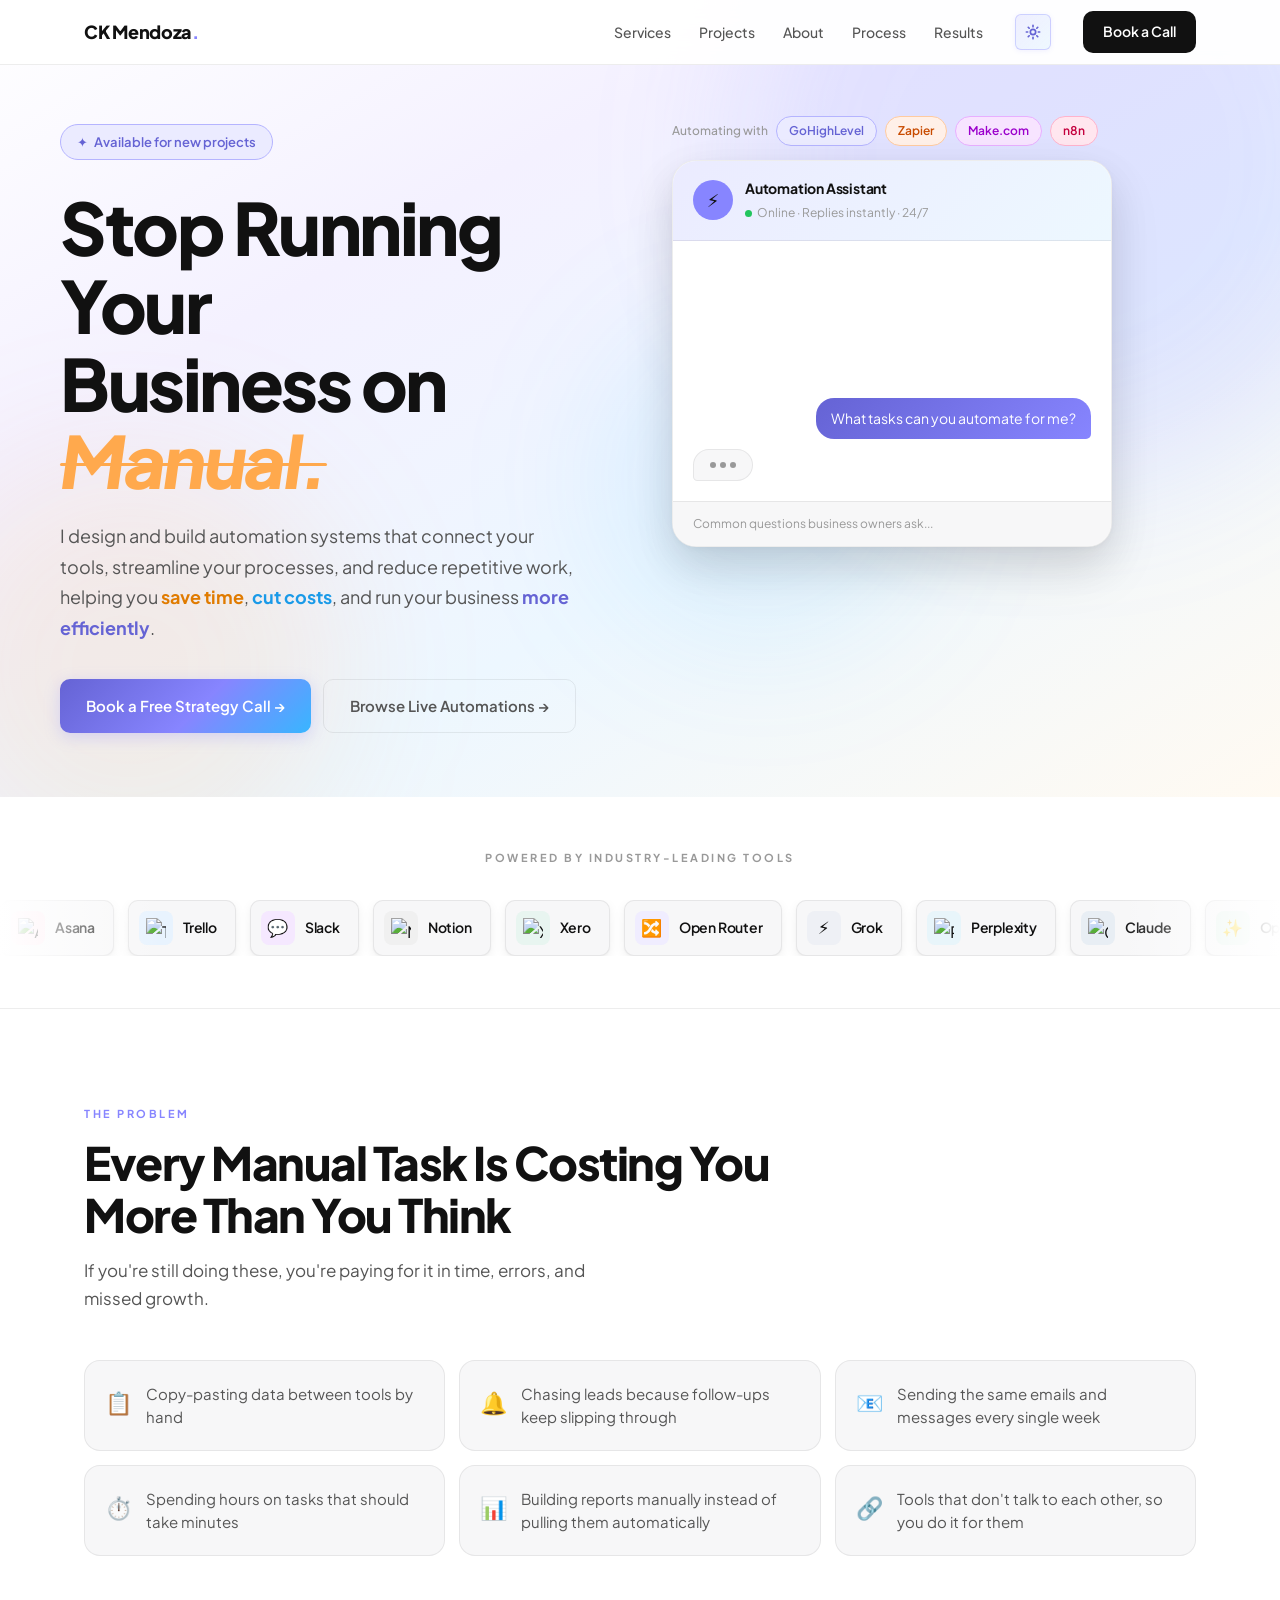
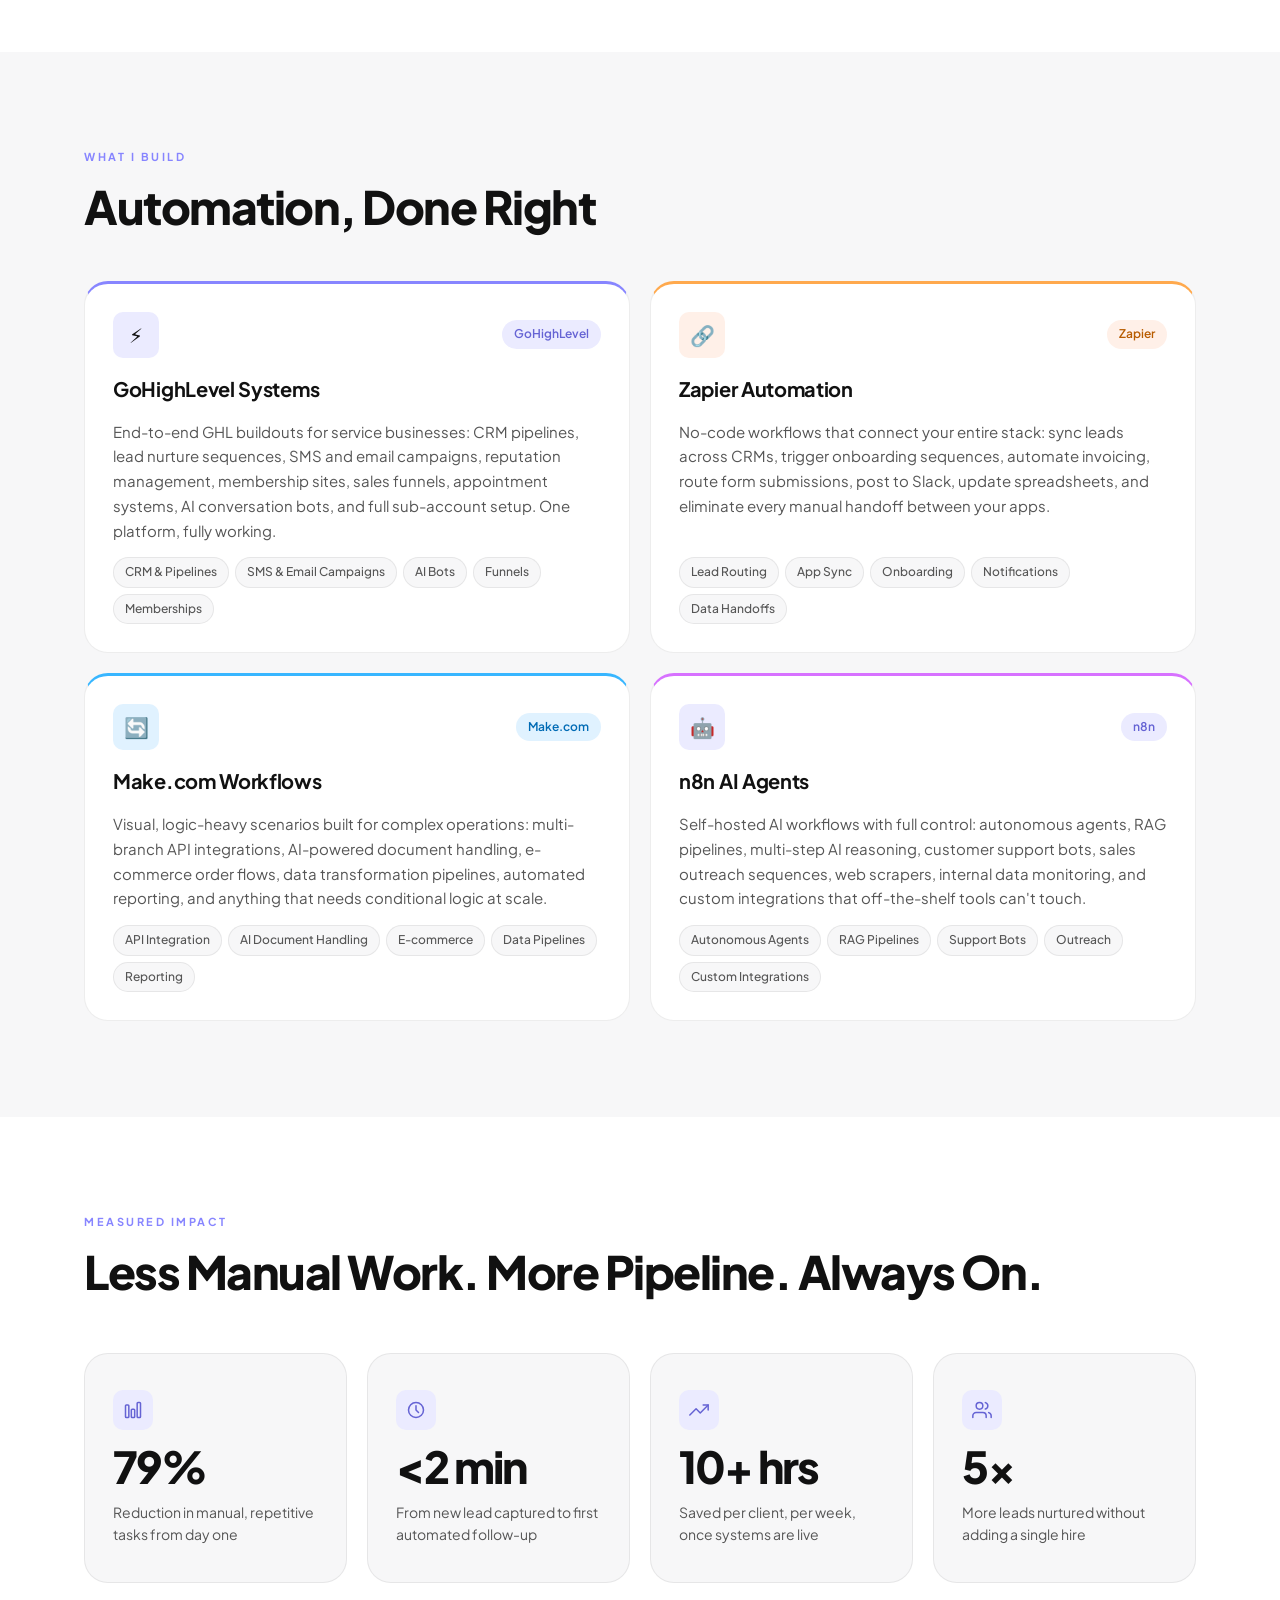
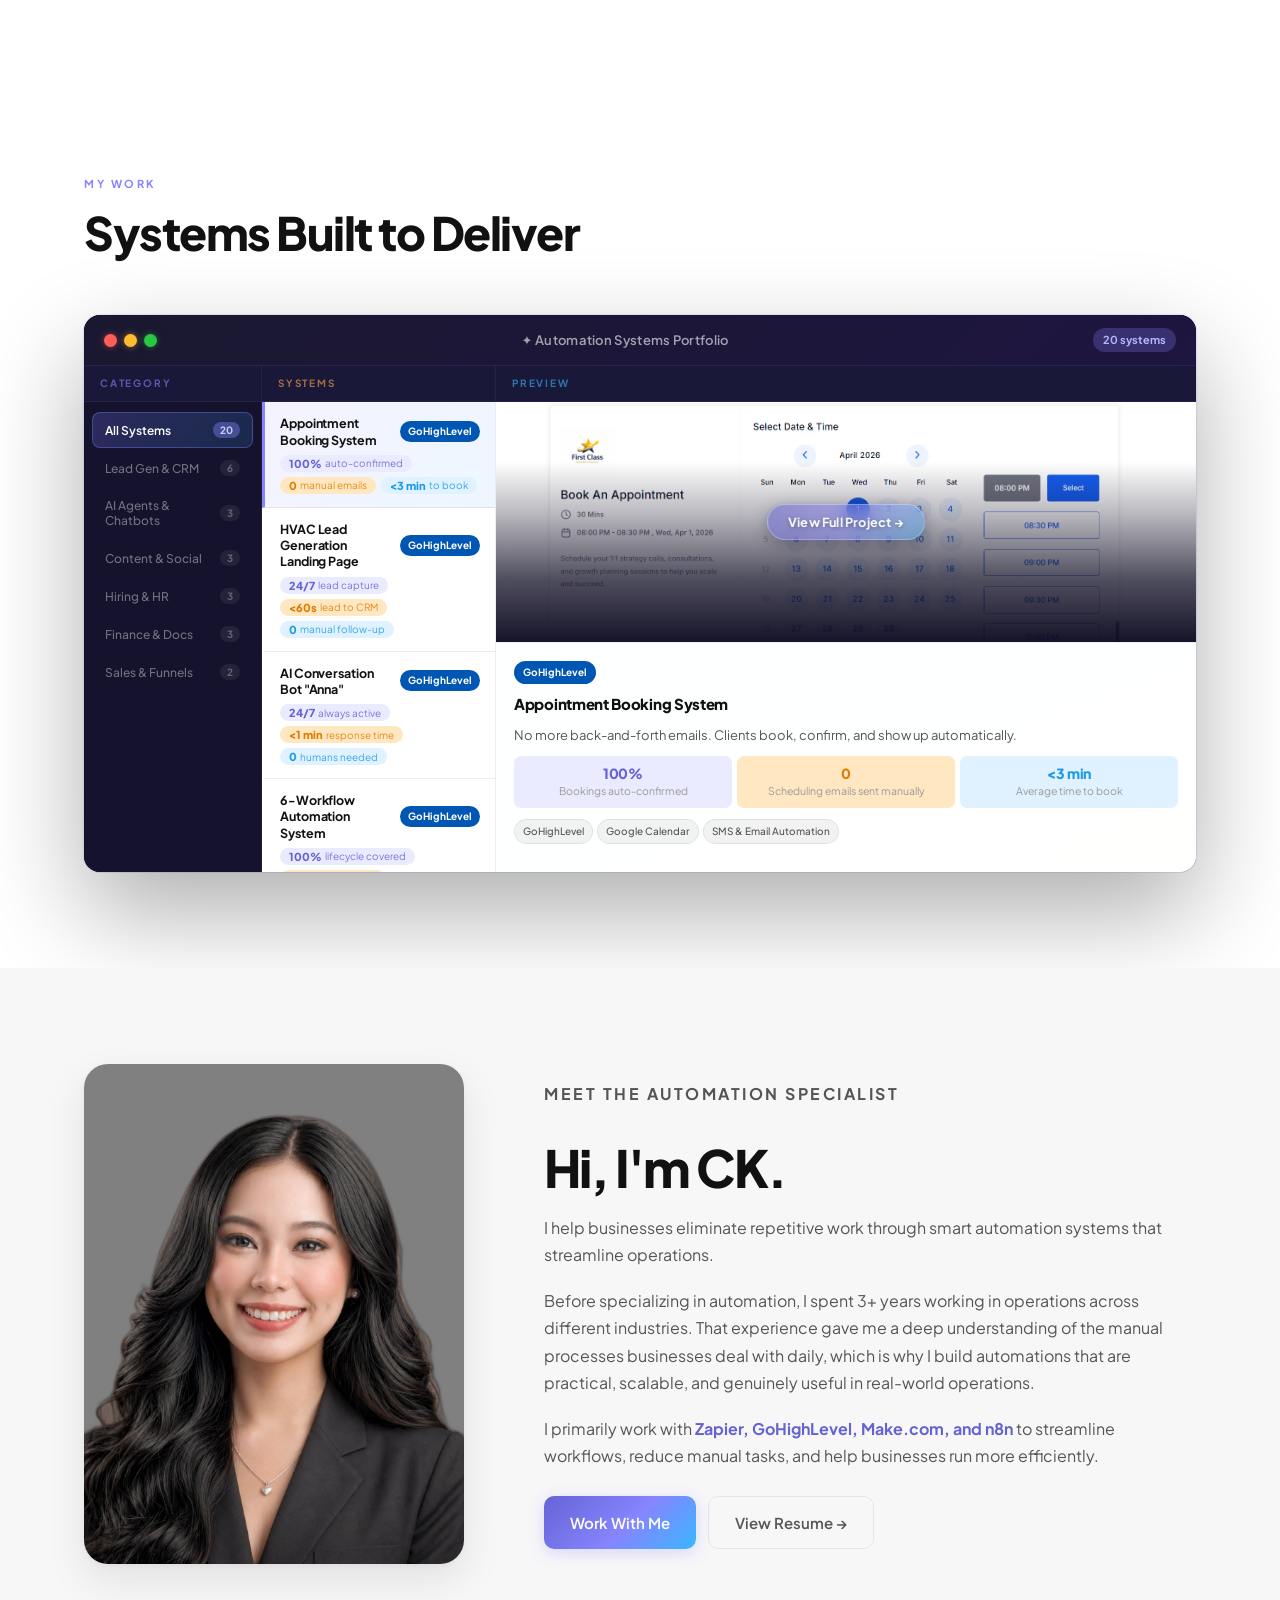
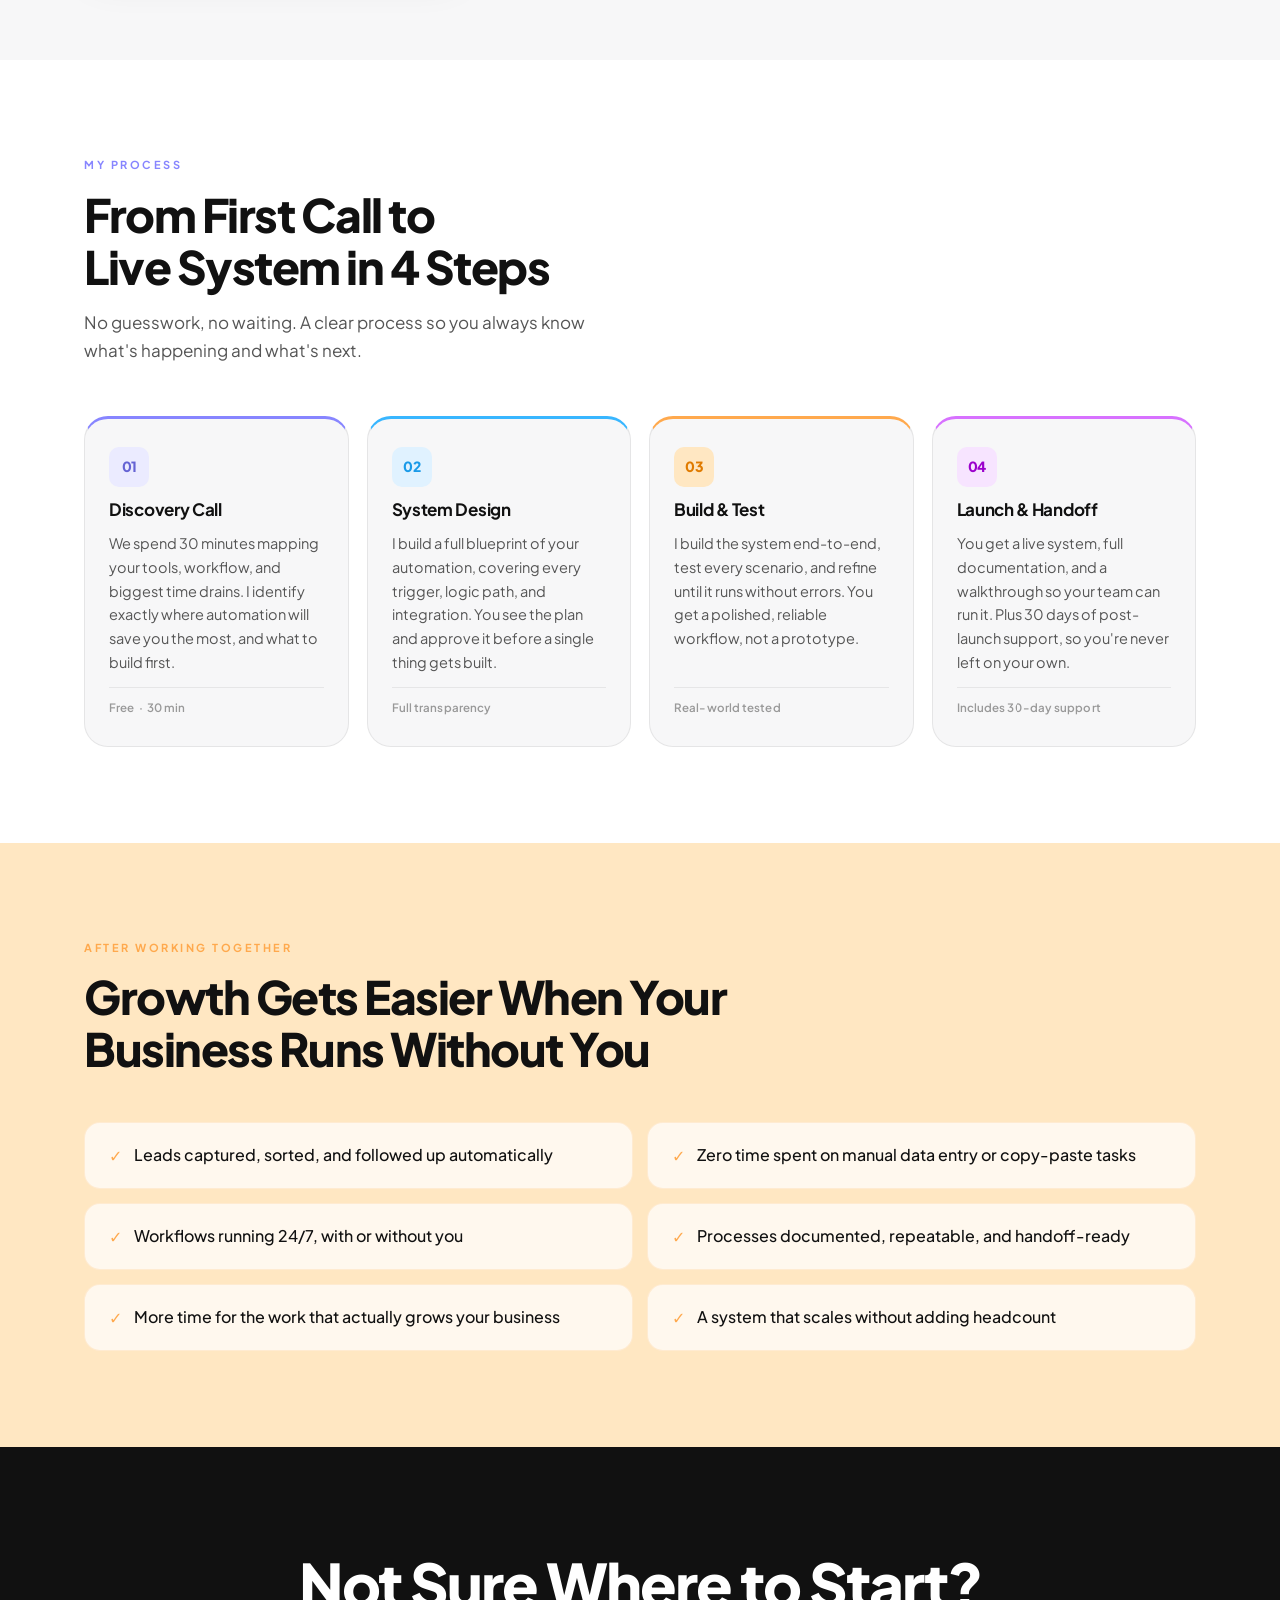
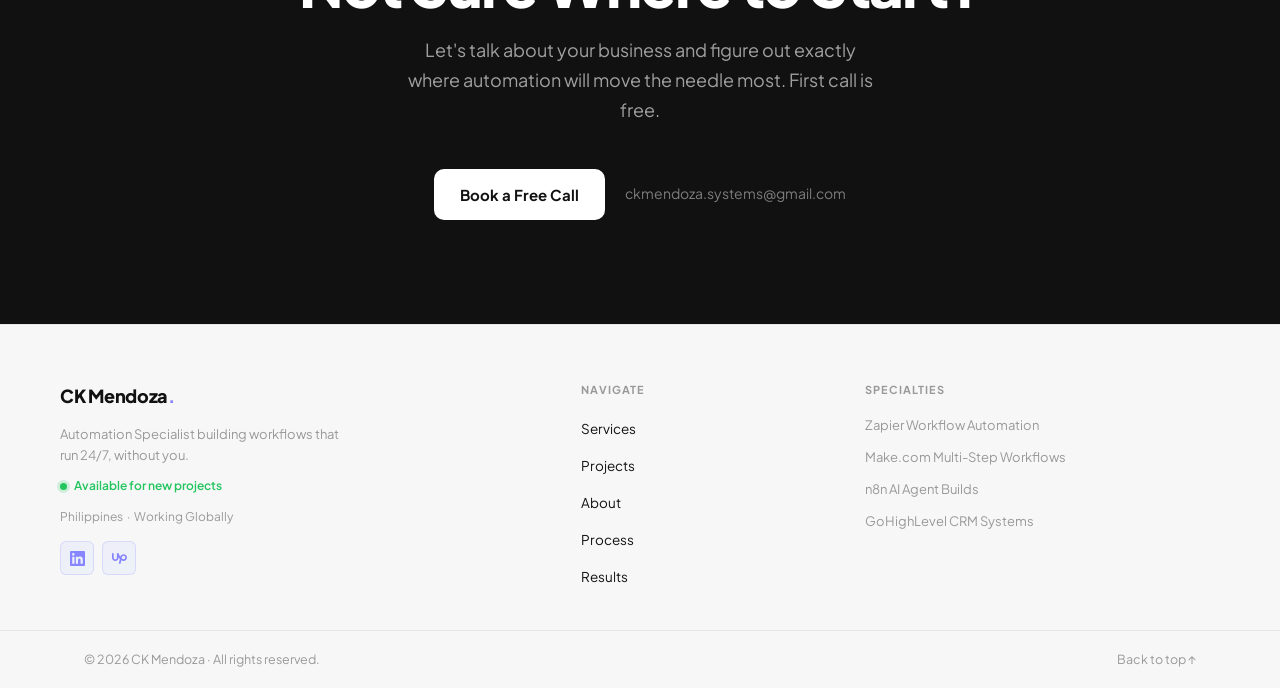
==== commit 47ae053e: "Fix modal keyboard nav, update Calendly URL, nav and copy polish - Fix keyboard left/right arrows in" ====
--- a/portfolio-website/index.html
+++ b/portfolio-website/index.html
@@ -32,15 +32,14 @@
         <li><a href="#services">Services</a></li>
         <li><a href="#projects">Projects</a></li>
         <li><a href="#about">About</a></li>
-        <li><a href="#process">My Process</a></li>
+        <li><a href="#process">Process</a></li>
         <li><a href="#results">Results</a></li>
-        <li><a href="#contact">Contact</a></li>
       </ul>
       <button class="dark-toggle" id="darkToggle" aria-label="Toggle dark mode">
         <svg class="dt-icon dt-sun" xmlns="http://www.w3.org/2000/svg" width="16" height="16" viewBox="0 0 24 24" fill="none" stroke="currentColor" stroke-width="2.5" stroke-linecap="round" stroke-linejoin="round"><circle cx="12" cy="12" r="4"/><path d="M12 2v2M12 20v2M4.93 4.93l1.41 1.41M17.66 17.66l1.41 1.41M2 12h2M20 12h2M6.34 17.66l-1.41 1.41M19.07 4.93l-1.41 1.41"/></svg>
         <svg class="dt-icon dt-moon" xmlns="http://www.w3.org/2000/svg" width="15" height="15" viewBox="0 0 24 24" fill="none" stroke="currentColor" stroke-width="2.5" stroke-linecap="round" stroke-linejoin="round"><path d="M21 12.79A9 9 0 1 1 11.21 3 7 7 0 0 0 21 12.79z"/></svg>
       </button>
-      <a href="https://calendly.com/ckmendoza-systems" target="_blank" rel="noopener" class="btn-nav">Book a Call</a>
+      <a href="https://calendly.com/ckmendoza-systems/book-a-free-strategy-call" target="_blank" rel="noopener" class="btn-nav">Book a Call</a>
       <button class="ham-btn" id="hamBtn" aria-label="Open menu" aria-expanded="false">
         <span></span><span></span><span></span>
       </button>
@@ -51,10 +50,9 @@
     <a href="#services">Services</a>
     <a href="#projects">Projects</a>
     <a href="#about">About</a>
-    <a href="#process">My Process</a>
+    <a href="#process">Process</a>
     <a href="#results">Results</a>
-    <a href="#contact">Contact</a>
-    <a href="https://calendly.com/ckmendoza-systems" target="_blank" rel="noopener" class="btn btn-dark">Book a Free Call →</a>
+    <a href="https://calendly.com/ckmendoza-systems/book-a-free-strategy-call" target="_blank" rel="noopener" class="btn btn-dark">Book a Free Call →</a>
   </div>
 
   <!-- HERO -->
@@ -68,7 +66,7 @@
         <h1>Stop Running Your<br>Business on <span class="hl-manual">Manual.</span></h1>
         <p class="hero-sub">I design and build automation systems that connect your tools, streamline your processes, and reduce repetitive work, helping you <span class="hl-orange">save time</span>, <span class="hl-blue">cut costs</span>, and run your business <span class="hl-purple">more efficiently</span>.</p>
         <div class="hero-btns">
-          <a href="https://calendly.com/ckmendoza-systems" target="_blank" rel="noopener" class="btn btn-dark">Book a Free Strategy Call →</a>
+          <a href="https://calendly.com/ckmendoza-systems/book-a-free-strategy-call" target="_blank" rel="noopener" class="btn btn-dark">Book a Free Strategy Call →</a>
           <a href="#projects" class="btn btn-ghost">Browse Live Automations →</a>
         </div>
       </div>
@@ -162,7 +160,7 @@
   <section class="section s-gray" id="services">
     <div class="container">
       <p class="eyebrow">WHAT I BUILD</p>
-      <h2 class="sh2">Automations That Perform</h2>
+      <h2 class="sh2">Automation, Done Right</h2>
       <div class="svc-grid">
 
         <div class="svc-card">
@@ -263,8 +261,8 @@
   <!-- PROJECTS -->
   <section class="section" id="projects">
     <div class="container">
-      <p class="eyebrow">PREVIOUS WORKS</p>
-      <h2 class="sh2">Systems Built to Perform</h2>
+      <p class="eyebrow">MY WORK</p>
+      <h2 class="sh2">Systems Built to Deliver</h2>
 
       <!-- Desktop Window -->
       <div class="desktop-window">
@@ -342,7 +340,7 @@
         <p>Before specializing in automation, I spent 3+ years working in operations across different industries. That experience gave me a deep understanding of the manual processes businesses deal with daily, which is why I build automations that are practical, scalable, and genuinely useful in real-world operations.</p>
         <p>I primarily work with <span class="hl-tools">Zapier, GoHighLevel, Make.com, and n8n</span> to streamline workflows, reduce manual tasks, and help businesses run more efficiently.</p>
         <div style="display:flex; gap:12px; flex-wrap:wrap; margin-top:8px;">
-          <a href="https://calendly.com/ckmendoza-systems" target="_blank" rel="noopener" class="btn btn-dark" style="width:fit-content;">Work With Me</a>
+          <a href="https://calendly.com/ckmendoza-systems/book-a-free-strategy-call" target="_blank" rel="noopener" class="btn btn-dark" style="width:fit-content;">Work With Me</a>
           <a href="https://drive.google.com/file/d/1Is2r-UPiZKhZN6CPRtA_UtHbmtb6hLXZ/view?usp=sharing" target="_blank" rel="noopener noreferrer" class="btn btn-ghost" style="width:fit-content;">View Resume →</a>
         </div>
       </div>
@@ -411,7 +409,7 @@
       <h2>Not Sure Where to Start?</h2>
       <p>Let's talk about your business and figure out exactly where automation will move the needle most. First call is free.</p>
       <div class="cta-btns">
-        <a href="https://calendly.com/ckmendoza-systems" target="_blank" rel="noopener" class="btn btn-white">Book a Free Call</a>
+        <a href="https://calendly.com/ckmendoza-systems/book-a-free-strategy-call" target="_blank" rel="noopener" class="btn btn-white">Book a Free Call</a>
         <a href="mailto:ckmendoza.systems@gmail.com" class="cta-email">ckmendoza.systems@gmail.com</a>
       </div>
     </div>
@@ -442,7 +440,7 @@
           <li><a href="#services">Services</a></li>
           <li><a href="#projects">Projects</a></li>
           <li><a href="#about">About</a></li>
-          <li><a href="#process">My Process</a></li>
+          <li><a href="#process">Process</a></li>
           <li><a href="#results">Results</a></li>
         </ul>
       </div>
@@ -513,7 +511,7 @@
             <div class="tools-used" id="modalTools"></div>
           </div>
           <div class="modal-actions">
-            <a href="https://calendly.com/ckmendoza-systems" target="_blank" rel="noopener" class="btn btn-dark">Build Similar System →</a>
+            <a href="https://calendly.com/ckmendoza-systems/book-a-free-strategy-call" target="_blank" rel="noopener" class="btn btn-dark">Build Similar System →</a>
           </div>
         </div>
       </div>
@@ -1154,7 +1152,12 @@
         else if (e.key === 'ArrowRight' && currentGalleryIdx < currentGalleryImgs.length - 1) { goToSlide(currentGalleryIdx + 1); updateIfsState(); }
         return;
       }
-      if (overlay.classList.contains('open')) return;
+      if (overlay.classList.contains('open')) {
+        if (currentGalleryImgs.length <= 1) return;
+        if (e.key === 'ArrowLeft' && currentGalleryIdx > 0) goToSlide(currentGalleryIdx - 1);
+        else if (e.key === 'ArrowRight' && currentGalleryIdx < currentGalleryImgs.length - 1) goToSlide(currentGalleryIdx + 1);
+        return;
+      }
       if (window.innerWidth <= 900) return;
       if (previewCurrentImgs.length <= 1) return;
       if (e.key === 'ArrowLeft' && previewCurrentIdx > 0) {
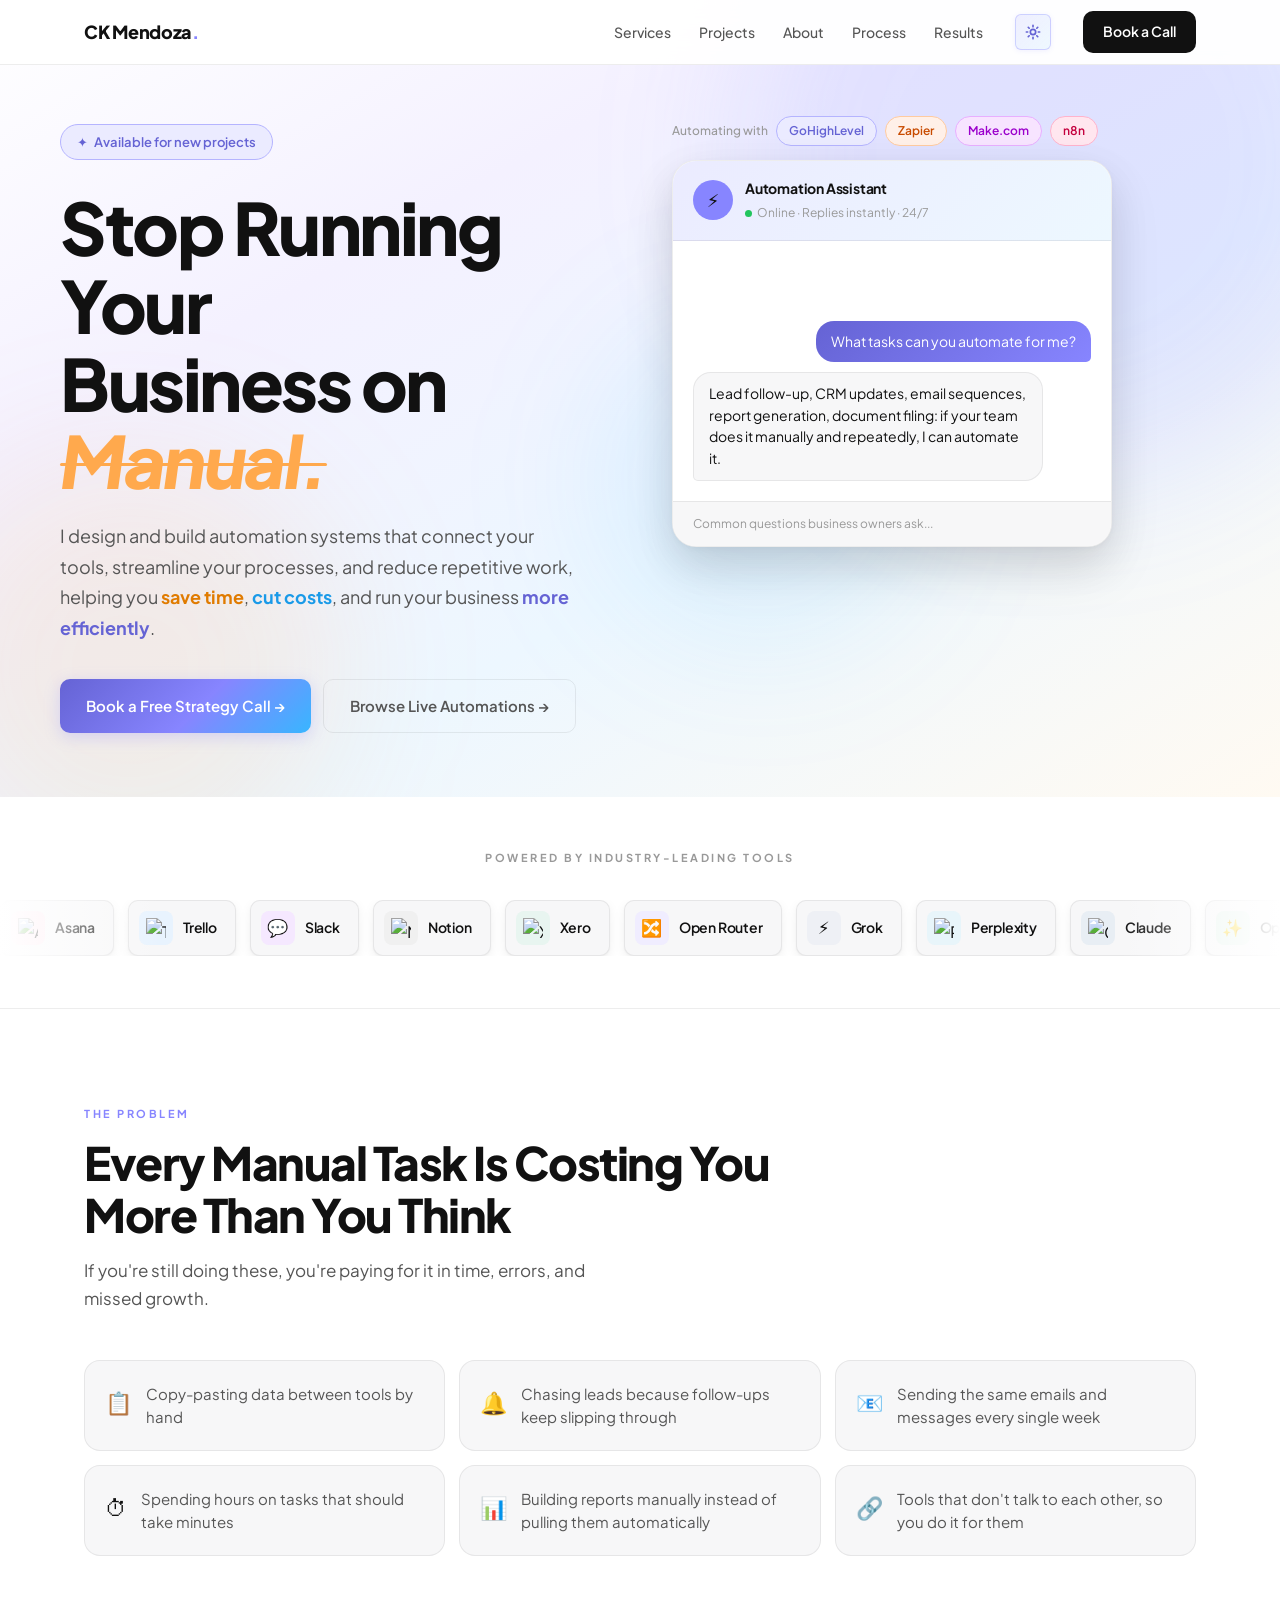
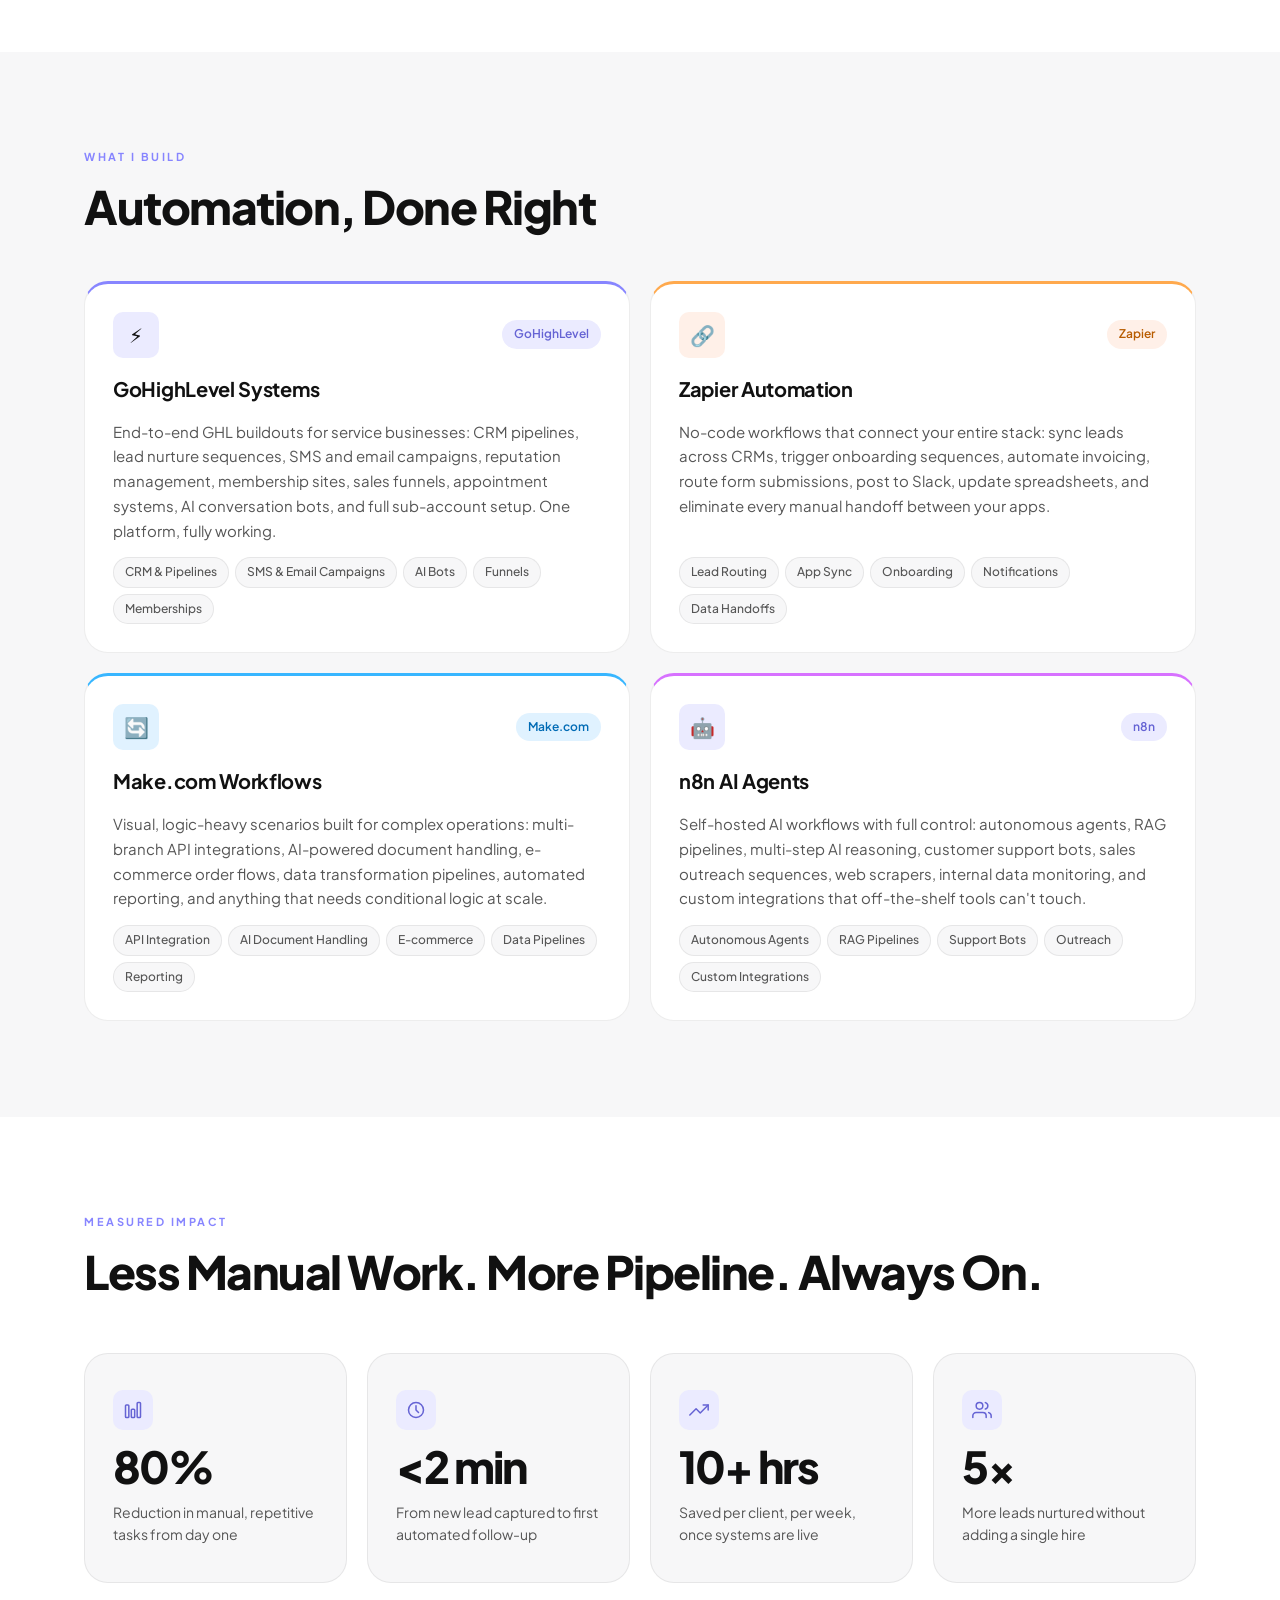
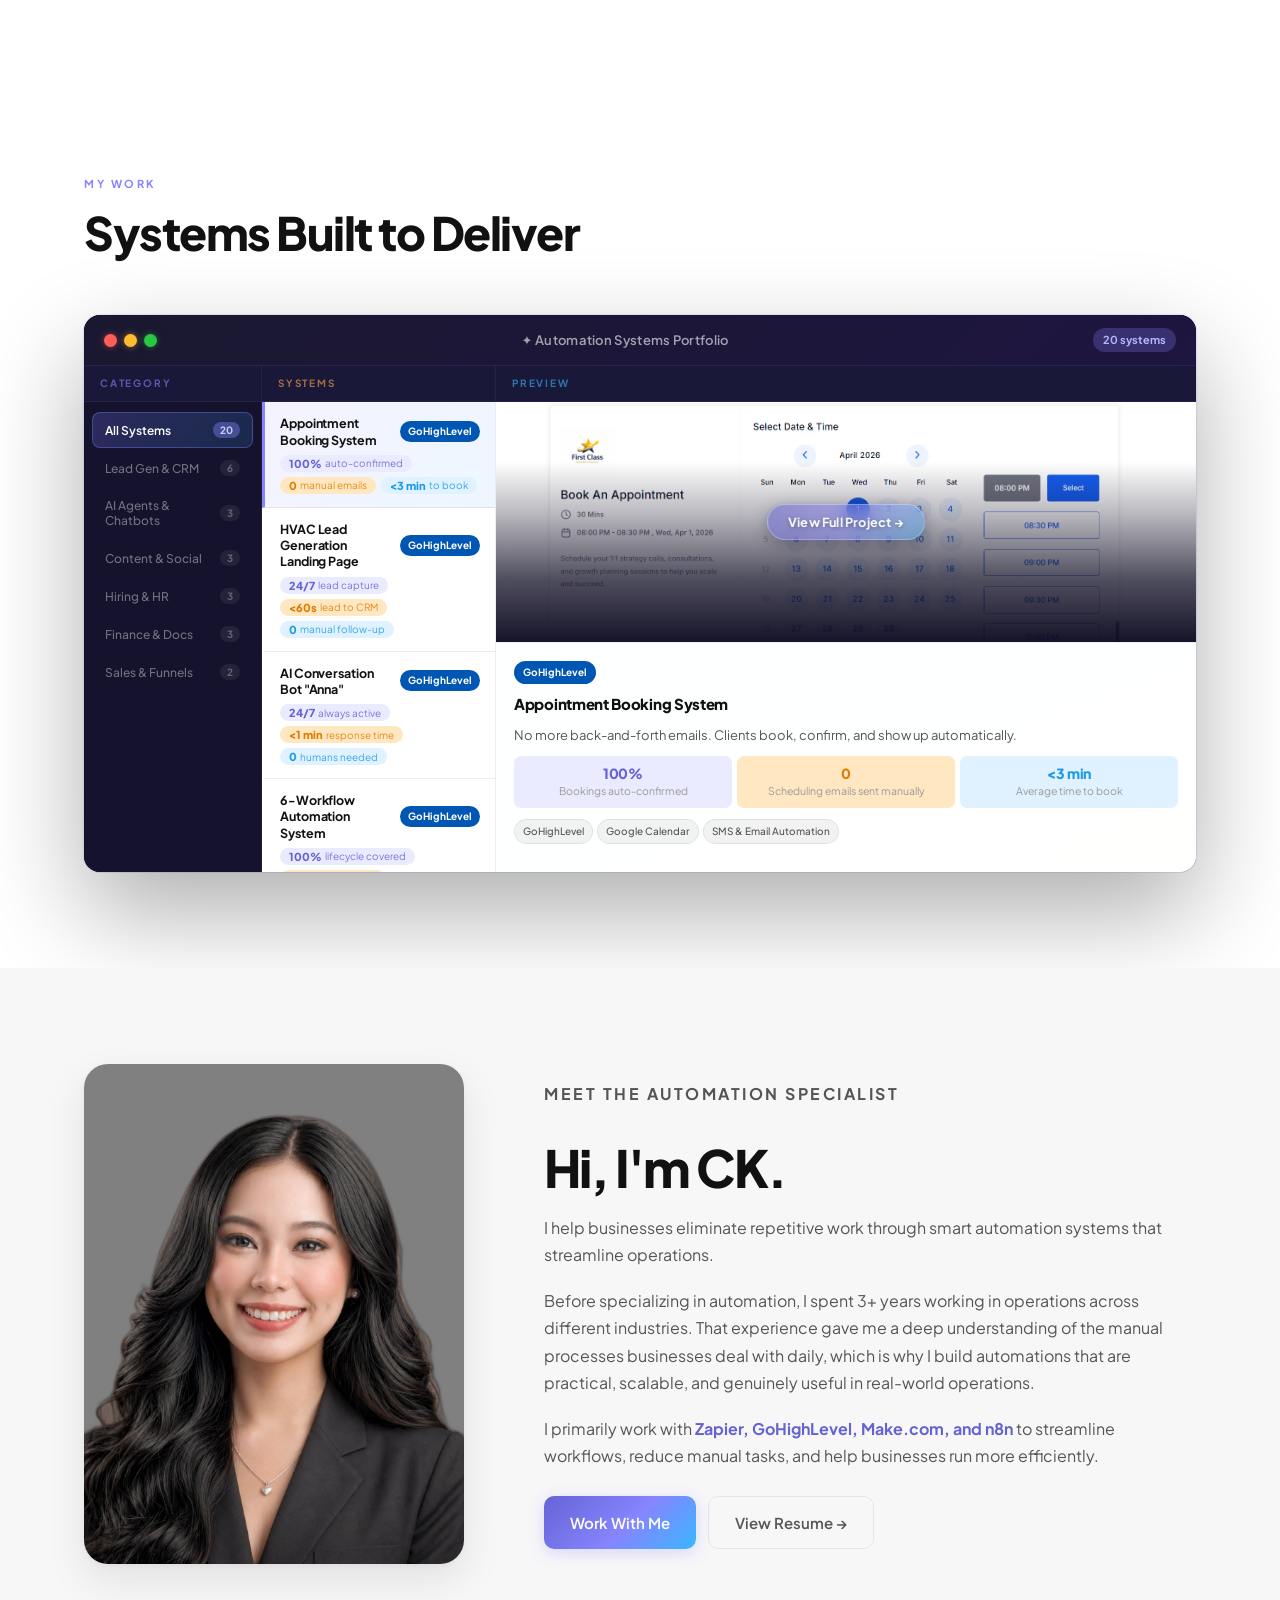
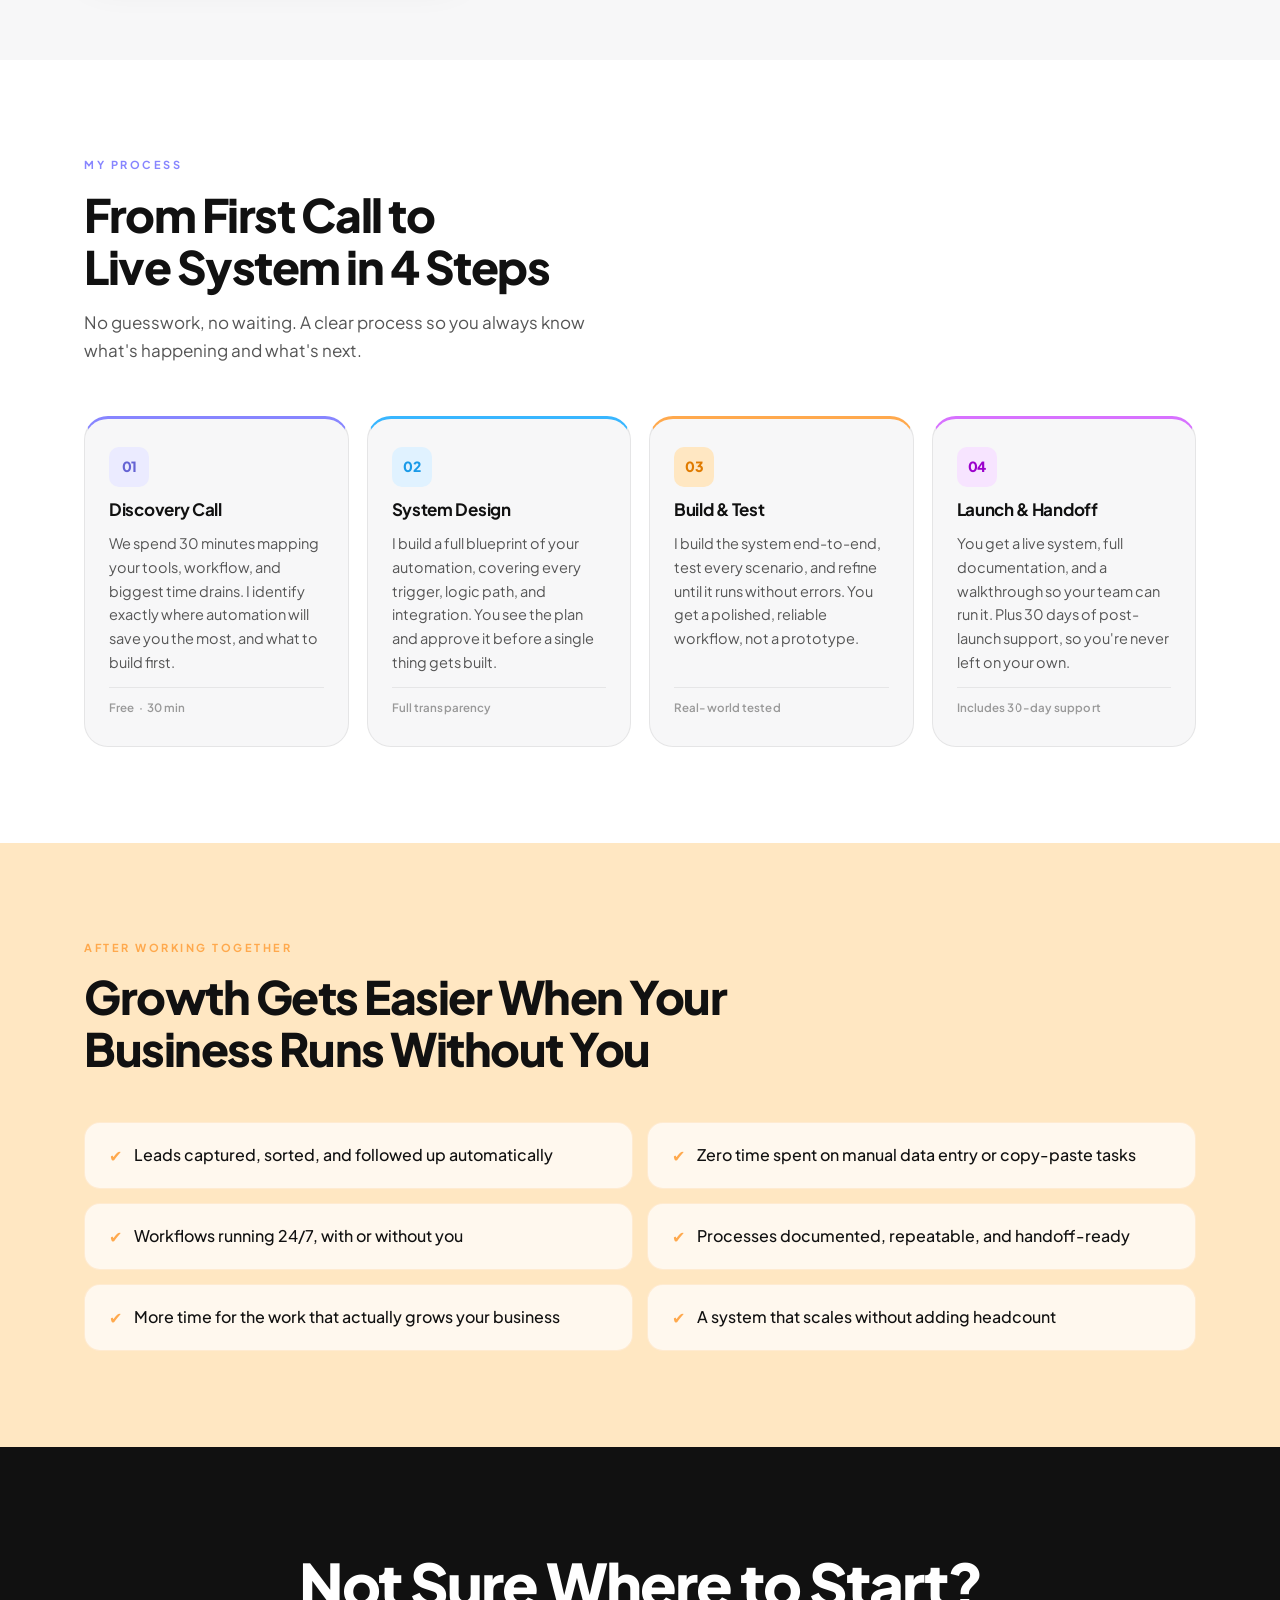
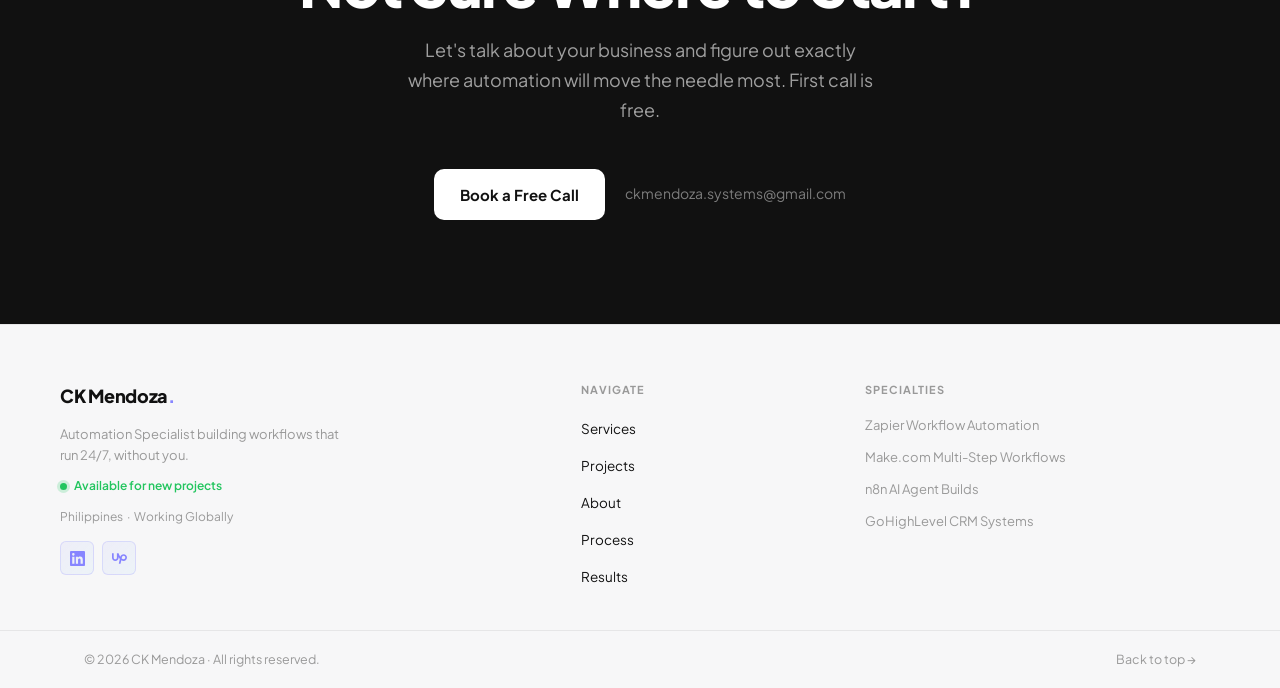
==== commit 046c0f07: "Add project images, headshot, gitignore, vercel config, and index updates Co-Authored-By: Claude Son" ====
--- a/portfolio-website/index.html
+++ b/portfolio-website/index.html
@@ -1,4 +1,4 @@
-<!DOCTYPE html>
+﻿<!DOCTYPE html>
 <html lang="en">
 <head>
   <meta charset="UTF-8" />
@@ -149,7 +149,7 @@
         <div class="pain-card"><span class="pi">📋</span><p>Copy-pasting data between tools by hand</p></div>
         <div class="pain-card"><span class="pi">🔔</span><p>Chasing leads because follow-ups keep slipping through</p></div>
         <div class="pain-card"><span class="pi">📧</span><p>Sending the same emails and messages every single week</p></div>
-        <div class="pain-card"><span class="pi">⏱️</span><p>Spending hours on tasks that should take minutes</p></div>
+        <div class="pain-card"><span class="pi">⏱</span><p>Spending hours on tasks that should take minutes</p></div>
         <div class="pain-card"><span class="pi">📊</span><p>Building reports manually instead of pulling them automatically</p></div>
         <div class="pain-card"><span class="pi">🔗</span><p>Tools that don't talk to each other, so you do it for them</p></div>
       </div>
@@ -331,7 +331,7 @@
   <section class="section s-gray" id="about">
     <div class="container about-wrap">
       <div class="about-img">
-        <img src="../brand-assets/headshot-gray-bg.jpg" alt="CK Mendoza" />
+        <img src="headshot-gray-bg.jpg" alt="CK Mendoza" />
       </div>
       <div class="about-txt">
         <p class="eyebrow">MEET THE AUTOMATION SPECIALIST</p>
@@ -393,12 +393,12 @@
       <p class="eyebrow eyebrow-orange">AFTER WORKING TOGETHER</p>
       <h2 class="sh2">Growth Gets Easier When Your<br>Business Runs Without You</h2>
       <div class="results-grid">
-        <div class="result-item"><span class="ri-check">✓</span> Leads captured, sorted, and followed up automatically</div>
-        <div class="result-item"><span class="ri-check">✓</span> Zero time spent on manual data entry or copy-paste tasks</div>
-        <div class="result-item"><span class="ri-check">✓</span> Workflows running 24/7, with or without you</div>
-        <div class="result-item"><span class="ri-check">✓</span> Processes documented, repeatable, and handoff-ready</div>
-        <div class="result-item"><span class="ri-check">✓</span> More time for the work that actually grows your business</div>
-        <div class="result-item"><span class="ri-check">✓</span> A system that scales without adding headcount</div>
+        <div class="result-item"><span class="ri-check">✔</span> Leads captured, sorted, and followed up automatically</div>
+        <div class="result-item"><span class="ri-check">✔</span> Zero time spent on manual data entry or copy-paste tasks</div>
+        <div class="result-item"><span class="ri-check">✔</span> Workflows running 24/7, with or without you</div>
+        <div class="result-item"><span class="ri-check">✔</span> Processes documented, repeatable, and handoff-ready</div>
+        <div class="result-item"><span class="ri-check">✔</span> More time for the work that actually grows your business</div>
+        <div class="result-item"><span class="ri-check">✔</span> A system that scales without adding headcount</div>
       </div>
     </div>
   </section>
@@ -459,7 +459,7 @@
     <div class="footer-bar">
       <div class="container">
         <p>© 2026 CK Mendoza · All rights reserved.</p>
-        <a href="#" class="f-top">Back to top ↑</a>
+        <a href="#" class="f-top">Back to top →</a>
       </div>
     </div>
   </footer>
@@ -544,7 +544,7 @@
         title: 'Appointment Booking System',
         tagline: 'No more back-and-forth emails. Clients book, confirm, and show up automatically.',
         tool: 'GoHighLevel', toolClass: 'badge-ghl',
-        images: ['../MY%20PROJECTS/GHL/appointment-booking-system.png'],
+        images: ['images/GHL/appointment-booking-system.png'],
         stats: [
           { value: '100%', label: 'Bookings auto-confirmed' },
           { value: '0', label: 'Scheduling emails sent manually' },
@@ -560,7 +560,7 @@
         title: 'HVAC Lead Generation Landing Page',
         tagline: 'A landing page that works the night shift, capturing leads while you\'re on the job.',
         tool: 'GoHighLevel', toolClass: 'badge-ghl',
-        images: ['../MY%20PROJECTS/GHL/simple-landing-page.png'],
+        images: ['images/GHL/simple-landing-page.png'],
         stats: [
           { value: '24/7', label: 'Lead capture with zero staff' },
           { value: '<60s', label: 'Lead-to-CRM entry time' },
@@ -577,12 +577,12 @@
         tagline: 'Anna handles your DMs, qualifies your leads, and books appointments while you sleep.',
         tool: 'GoHighLevel', toolClass: 'badge-ghl',
         images: [
-          '../MY%20PROJECTS/GHL/ConversationAI/Screenshot%20(9778).png',
-          '../MY%20PROJECTS/GHL/ConversationAI/Screenshot%20(9779).png',
-          '../MY%20PROJECTS/GHL/ConversationAI/Screenshot%20(9787).png',
-          '../MY%20PROJECTS/GHL/ConversationAI/Screenshot%20(9788).png',
-          '../MY%20PROJECTS/GHL/ConversationAI/Screenshot%20(9789).png',
-          '../MY%20PROJECTS/GHL/ConversationAI/Screenshot%20(9790).png'
+          'images/GHL/ConversationAI/Screenshot%20(9778).png',
+          'images/GHL/ConversationAI/Screenshot%20(9779).png',
+          'images/GHL/ConversationAI/Screenshot%20(9787).png',
+          'images/GHL/ConversationAI/Screenshot%20(9788).png',
+          'images/GHL/ConversationAI/Screenshot%20(9789).png',
+          'images/GHL/ConversationAI/Screenshot%20(9790).png'
         ],
         stats: [
           { value: '24/7', label: 'Active on every channel' },
@@ -600,16 +600,16 @@
         tagline: 'Six automations running in parallel, so nothing in your pipeline ever stalls.',
         tool: 'GoHighLevel', toolClass: 'badge-ghl',
         images: [
-          '../MY%20PROJECTS/GHL/Automation-Workflow/Screenshot%20(9819).png',
-          '../MY%20PROJECTS/GHL/Automation-Workflow/Screenshot%20(9821).png',
-          '../MY%20PROJECTS/GHL/Automation-Workflow/Screenshot%20(9822).png',
-          '../MY%20PROJECTS/GHL/Automation-Workflow/Screenshot%20(9823).png',
-          '../MY%20PROJECTS/GHL/Automation-Workflow/Screenshot%20(9824).png',
-          '../MY%20PROJECTS/GHL/Automation-Workflow/Screenshot%20(9826).png',
-          '../MY%20PROJECTS/GHL/Automation-Workflow/Screenshot%20(9827).png',
-          '../MY%20PROJECTS/GHL/Automation-Workflow/Screenshot%20(9828).png',
-          '../MY%20PROJECTS/GHL/Automation-Workflow/Screenshot%20(9829).png',
-          '../MY%20PROJECTS/GHL/Automation-Workflow/Screenshot%20(9830).png'
+          'images/GHL/Automation-Workflow/Screenshot%20(9819).png',
+          'images/GHL/Automation-Workflow/Screenshot%20(9821).png',
+          'images/GHL/Automation-Workflow/Screenshot%20(9822).png',
+          'images/GHL/Automation-Workflow/Screenshot%20(9823).png',
+          'images/GHL/Automation-Workflow/Screenshot%20(9824).png',
+          'images/GHL/Automation-Workflow/Screenshot%20(9826).png',
+          'images/GHL/Automation-Workflow/Screenshot%20(9827).png',
+          'images/GHL/Automation-Workflow/Screenshot%20(9828).png',
+          'images/GHL/Automation-Workflow/Screenshot%20(9829).png',
+          'images/GHL/Automation-Workflow/Screenshot%20(9830).png'
         ],
         stats: [
           { value: '100%', label: 'Lead lifecycle automated' },
@@ -627,11 +627,11 @@
         tagline: 'A complete checkout experience inside GHL, with no third-party cart or manual invoicing needed.',
         tool: 'GoHighLevel', toolClass: 'badge-ghl',
         images: [
-          '../MY%20PROJECTS/GHL/Payments-Products%26PurchasePage(Funnel)/Screenshot%20(8877).png',
-          '../MY%20PROJECTS/GHL/Payments-Products%26PurchasePage(Funnel)/Screenshot%20(8883).png',
-          '../MY%20PROJECTS/GHL/Payments-Products%26PurchasePage(Funnel)/Screenshot%20(8884).png',
-          '../MY%20PROJECTS/GHL/Payments-Products%26PurchasePage(Funnel)/Screenshot%20(8885).png',
-          '../MY%20PROJECTS/GHL/Payments-Products%26PurchasePage(Funnel)/Screenshot%20(8886).png'
+          'images/GHL/Payments-Products%26PurchasePage(Funnel)/Screenshot%20(8877).png',
+          'images/GHL/Payments-Products%26PurchasePage(Funnel)/Screenshot%20(8883).png',
+          'images/GHL/Payments-Products%26PurchasePage(Funnel)/Screenshot%20(8884).png',
+          'images/GHL/Payments-Products%26PurchasePage(Funnel)/Screenshot%20(8885).png',
+          'images/GHL/Payments-Products%26PurchasePage(Funnel)/Screenshot%20(8886).png'
         ],
         stats: [
           { value: '0', label: 'Manual invoices sent' },
@@ -648,7 +648,7 @@
         title: 'AI Content Repurposing Pipeline',
         tagline: 'Record once. Get a blog post, Facebook update, and LinkedIn article, automatically.',
         tool: 'Zapier', toolClass: 'badge-zapier',
-        images: ['../MY%20PROJECTS/ZAPIER/1%20-%20automated-content-repurposing-workflow.png'],
+        images: ['images/ZAPIER/1%20-%20automated-content-repurposing-workflow.png'],
         stats: [
           { value: '3+', label: 'Content formats from 1 recording' },
           { value: '0 hrs', label: 'Manual writing time' },
@@ -664,7 +664,7 @@
         title: 'Multi-Stage CRM Lead Engagement',
         tagline: '24 steps. 5 paths. Every lead followed up at exactly the right moment without lifting a finger.',
         tool: 'Zapier', toolClass: 'badge-zapier',
-        images: ['../MY%20PROJECTS/ZAPIER/2%20-%20asana-crm-lead-engagement-workflow.png'],
+        images: ['images/ZAPIER/2%20-%20asana-crm-lead-engagement-workflow.png'],
         stats: [
           { value: '100%', label: 'AI-personalized emails sent' },
           { value: '0', label: 'Leads ever forgotten' },
@@ -681,8 +681,8 @@
         tagline: 'New lead enters your CRM pre-loaded with everything you need to close them.',
         tool: 'Zapier', toolClass: 'badge-zapier',
         images: [
-          '../MY%20PROJECTS/ZAPIER/AutomatedLeadsEnrichment/Screenshot%202026-02-23%20144047.png',
-          '../MY%20PROJECTS/ZAPIER/AutomatedLeadsEnrichment/Screenshot%202026-02-23%20144149.png'
+          'images/ZAPIER/AutomatedLeadsEnrichment/Screenshot%202026-02-23%20144047.png',
+          'images/ZAPIER/AutomatedLeadsEnrichment/Screenshot%202026-02-23%20144149.png'
         ],
         stats: [
           { value: '<60s', label: 'Auto-enrichment time' },
@@ -699,7 +699,7 @@
         title: 'Automated Lead Intake & Routing',
         tagline: 'Lead submits a form. The right person is notified, CRM is updated, and follow-up starts, all in under 60 seconds.',
         tool: 'Zapier', toolClass: 'badge-zapier',
-        images: ['../MY%20PROJECTS/ZAPIER/Automated-Lead-Intake/Screenshot%202026-04-14%20220333.png'],
+        images: ['images/ZAPIER/Automated-Lead-Intake/Screenshot%202026-04-14%20220333.png'],
         stats: [
           { value: '<60s', label: 'Form to CRM entry' },
           { value: '0', label: 'Leads lost to manual handoff' },
@@ -716,8 +716,8 @@
         tagline: 'Client books, gets confirmed, and shows up, all without you sending a single message.',
         tool: 'Zapier', toolClass: 'badge-zapier',
         images: [
-          '../MY%20PROJECTS/ZAPIER/Booking%26Reminder/Screenshot%202026-04-14%20225006.png',
-          '../MY%20PROJECTS/ZAPIER/Booking%26Reminder/Screenshot%202026-04-14%20225103.png'
+          'images/ZAPIER/Booking%26Reminder/Screenshot%202026-04-14%20225006.png',
+          'images/ZAPIER/Booking%26Reminder/Screenshot%202026-04-14%20225103.png'
         ],
         stats: [
           { value: '↓60%', label: 'No-show rate after launch' },
@@ -734,7 +734,7 @@
         title: 'End-to-End Financial Report Automation',
         tagline: 'When a project closes in Asana, the report is already written, formatted, and filed.',
         tool: 'Make.com', toolClass: 'badge-make',
-        images: ['../MY%20PROJECTS/MAKE.COM/End-to-end-financial-report(asana-xero).png'],
+        images: ['images/MAKE.COM/End-to-end-financial-report(asana-xero).png'],
         stats: [
           { value: '0', label: 'Manual spreadsheet updates' },
           { value: 'Auto', label: 'Report generated & filed' },
@@ -750,7 +750,7 @@
         title: 'Inbox-to-Drive AI Document Workflow',
         tagline: 'Email arrives with an attachment. By the time you check your inbox, it\'s already filed, named, and logged.',
         tool: 'Make.com', toolClass: 'badge-make',
-        images: ['../MY%20PROJECTS/MAKE.COM/automated-document-workflow.png'],
+        images: ['images/MAKE.COM/automated-document-workflow.png'],
         stats: [
           { value: '<30s', label: 'Processing time per file' },
           { value: '0', label: 'Manual filing steps' },
@@ -766,7 +766,7 @@
         title: 'AI Social Media Content System for 6 Platforms',
         tagline: 'One row in a spreadsheet. One hour later, your business has posted on six platforms.',
         tool: 'Make.com', toolClass: 'badge-make',
-        images: ['../MY%20PROJECTS/MAKE.COM/automated-social-media-content-system.png'],
+        images: ['images/MAKE.COM/automated-social-media-content-system.png'],
         stats: [
           { value: '6', label: 'Platforms published simultaneously' },
           { value: '0', label: 'Manual writing required' },
@@ -782,7 +782,7 @@
         title: 'AI-Powered Candidate Screening',
         tagline: 'Resumes come in. AI scores them. Your shortlist is ready before you finish your coffee.',
         tool: 'Make.com', toolClass: 'badge-make',
-        images: ['../MY%20PROJECTS/MAKE.COM/candidate-screening-hiring-automation.png'],
+        images: ['images/MAKE.COM/candidate-screening-hiring-automation.png'],
         stats: [
           { value: '<2 min', label: 'Per resume screened' },
           { value: '100%', label: 'Of applicants auto-emailed' },
@@ -798,7 +798,7 @@
         title: 'AI PDF Data Extraction',
         tagline: 'Stop manually copying numbers out of PDFs. The system reads them and puts them exactly where you need them.',
         tool: 'Make.com', toolClass: 'badge-make',
-        images: ['../MY%20PROJECTS/MAKE.COM/ExtractingPDFDataWithAI.png'],
+        images: ['images/MAKE.COM/ExtractingPDFDataWithAI.png'],
         stats: [
           { value: '<60s', label: 'Extraction time per PDF' },
           { value: '0', label: 'Manual data entry needed' },
@@ -814,7 +814,7 @@
         title: 'Facebook Messenger AI Chatbot',
         tagline: 'Your Messenger inbox answers itself, with context, memory, and the right information every time.',
         tool: 'n8n', toolClass: 'badge-n8n',
-        images: ['../MY%20PROJECTS/N8N/facebook-messenger-chatbot.png'],
+        images: ['images/N8N/facebook-messenger-chatbot.png'],
         stats: [
           { value: '<5s', label: 'Average response time' },
           { value: '24/7', label: 'Active without staff' },
@@ -830,7 +830,7 @@
         title: 'AI Job Scraper + Resume Optimizer',
         tagline: 'The system finds relevant job listings and rewrites your resume to match each one, automatically.',
         tool: 'n8n', toolClass: 'badge-n8n',
-        images: ['../MY%20PROJECTS/N8N/job-scraper-resume-optimizer.png'],
+        images: ['images/N8N/job-scraper-resume-optimizer.png'],
         stats: [
           { value: '↓80%', label: 'Time saved per application' },
           { value: 'Auto', label: 'Job discovery & matching' },
@@ -846,7 +846,7 @@
         title: 'Autonomous AI Newsletter System',
         tagline: 'A multi-agent system that researches, writes, and assembles your newsletter. No writer required.',
         tool: 'n8n', toolClass: 'badge-n8n',
-        images: ['../MY%20PROJECTS/N8N/AINewsletterSystem/AINewsletterSystem.jpg'],
+        images: ['images/N8N/AINewsletterSystem/AINewsletterSystem.jpg'],
         stats: [
           { value: '0 hrs', label: 'Manual writing time' },
           { value: '100%', label: 'Published on schedule' },
@@ -862,7 +862,7 @@
         title: 'Autonomous Email Triage & Response Agent',
         tagline: 'GPT-4.1 reads every email and decides what to do with it, so you don\'t have to.',
         tool: 'n8n', toolClass: 'badge-n8n',
-        images: ['../MY%20PROJECTS/N8N/AutonomousEmailAgent/Autonomous%20Email%20Agent.jpg'],
+        images: ['images/N8N/AutonomousEmailAgent/Autonomous%20Email%20Agent.jpg'],
         stats: [
           { value: '0', label: 'Inbox clutter remaining' },
           { value: 'Auto', label: 'Support emails replied' },
@@ -878,7 +878,7 @@
         title: 'Intelligent Resume Screening System',
         tagline: 'Resumes land in your inbox and surface in your database as evaluated candidates, fully automatically.',
         tool: 'n8n', toolClass: 'badge-n8n',
-        images: ['../MY%20PROJECTS/N8N/Intelligent%20ResumeScreening%26CandidateEvaluationSystem/Screenshot%202026-04-30%20230741.png'],
+        images: ['images/N8N/Intelligent%20ResumeScreening%26CandidateEvaluationSystem/Screenshot%202026-04-30%20230741.png'],
         stats: [
           { value: '↓70%', label: 'Reduction in time-to-hire' },
           { value: '100%', label: 'Resumes auto-evaluated' },
@@ -1112,7 +1112,7 @@
       if (currentGalleryIdx < currentGalleryImgs.length - 1) goToSlide(currentGalleryIdx + 1);
     });
 
-    // Fullscreen — in-page overlay
+    // Fullscreen – in-page overlay
     function updateIfsState() {
       const ifsImg = document.getElementById('ifsImg');
       const prev = document.getElementById('ifsPrev');
@@ -1145,7 +1145,7 @@
     document.getElementById('ifsClose').addEventListener('click', () => ifsOverlay.classList.remove('open'));
     ifsOverlay.addEventListener('click', e => { if (e.target === ifsOverlay) ifsOverlay.classList.remove('open'); });
 
-    // Keyboard left/right arrows — fullscreen, modal gallery, and preview pane
+    // Keyboard left/right arrows – fullscreen, modal gallery, and preview pane
     document.addEventListener('keydown', function(e) {
       if (ifsOverlay.classList.contains('open')) {
         if (e.key === 'ArrowLeft' && currentGalleryIdx > 0) { goToSlide(currentGalleryIdx - 1); updateIfsState(); }
@@ -1197,7 +1197,7 @@
     (function () {
       const conversations = [
         { user: "What tasks can you automate for me?", bot: "Lead follow-up, CRM updates, email sequences, report generation, document filing: if your team does it manually and repeatedly, I can automate it.", tag: "⚡ Workflow Identified" },
-        { user: "How quickly can you build it?", bot: "Most automations are ready in 7–14 days. Simple ones faster. I always start with whatever saves you the most time first.", tag: "🗓 Timeline Set" },
+        { user: "How quickly can you build it?", bot: "Most automations are ready in 7–14 days. Simple ones faster. I always start with whatever saves you the most time first.", tag: "📅 Timeline Set" },
         { user: "Can you connect my existing tools?", bot: "Yes. Zapier, Make.com, n8n, and GoHighLevel connect to 1,000+ apps. Tell me your stack and I'll close the gaps.", tag: "🔗 Tools Connected" },
         { user: "Do you build AI chatbots too?", bot: "Absolutely. I build AI agents that qualify leads, answer FAQs, and book appointments, running 24/7 without you lifting a finger.", tag: "🤖 Agent Ready" }
       ];
@@ -1303,3 +1303,4 @@
   </script>
 </body>
 </html>
+
